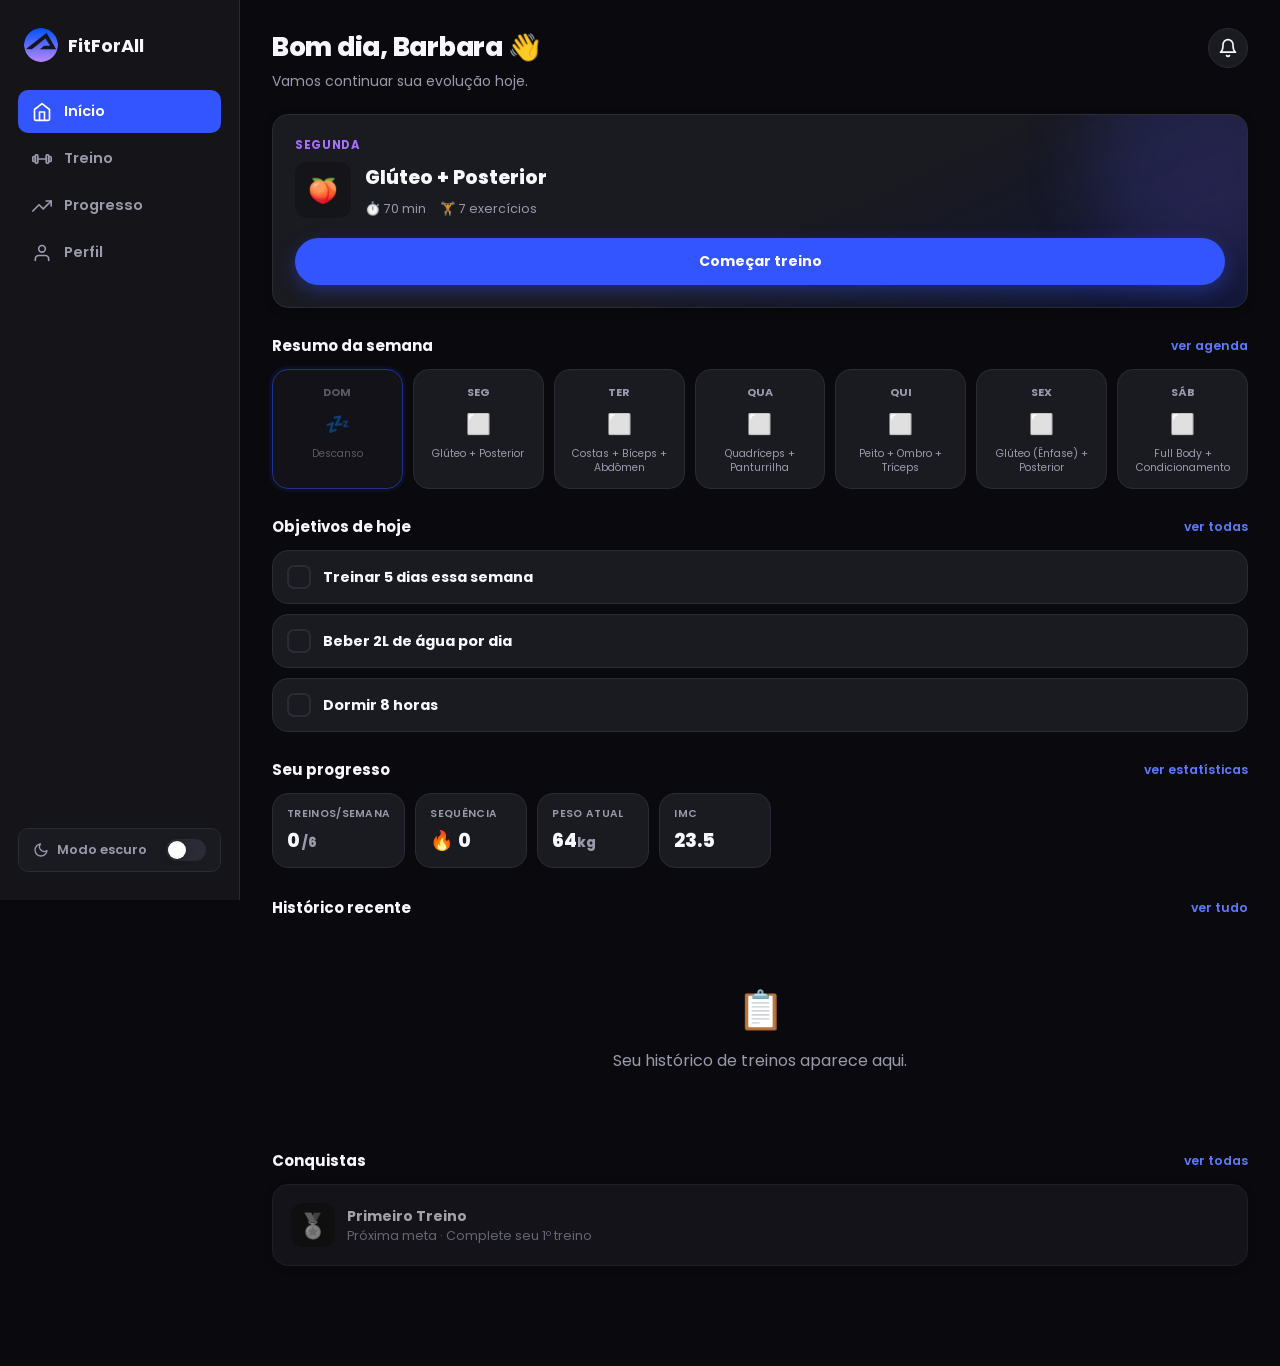
==== FitForAll.html @ 1f2cafe7 "Enhance agenda layout and add month abbreviations" ====
<!DOCTYPE html>
<html lang="pt-BR">
<head>
<meta charset="UTF-8">
<meta name="viewport" content="width=device-width, initial-scale=1.0, viewport-fit=cover">
<title>FitForAll — Treinos Personalizados</title>
<meta name="description" content="Organize seus treinos, acompanhe seu progresso e siga seu cronograma semanal.">
<link rel="manifest" href="manifest.json">
<meta name="theme-color" content="#0A0A0E">
<meta name="mobile-web-app-capable" content="yes">
<meta name="apple-mobile-web-app-capable" content="yes">
<meta name="apple-mobile-web-app-status-bar-style" content="black-translucent">
<meta name="apple-mobile-web-app-title" content="FitForAll">
<link rel="apple-touch-icon" href="icons/apple-touch-icon.png">
<link rel="icon" href="favicon.ico" sizes="any">
<link rel="icon" href="icons/icon-192.png" type="image/png">
<link rel="preconnect" href="https://fonts.googleapis.com">
<link rel="preconnect" href="https://fonts.gstatic.com" crossorigin>
<link rel="stylesheet" href="https://fonts.googleapis.com/css2?family=Poppins:wght@400;500;600;700;800&display=swap" media="print" onload="this.media='all'">
<noscript><link rel="stylesheet" href="https://fonts.googleapis.com/css2?family=Poppins:wght@400;500;600;700;800&display=swap"></noscript>
<style>
/* ==========================================================================
   FitTrack — Design Tokens
   ========================================================================== */
:root{
  --black:#0D0D12;
  --white:#FFFFFF;
  --gray:#F7F7FC;
  --blue:#3355FF;
  --purple:#A66FFC;
  --green:#22C55E;
  --red:#EF4444;

  --bg:#0A0A0E;
  --bg-elevated:#141419;
  --bg-card:#1A1A21;
  --bg-card-hover:#212129;
  --border:#2B2B35;
  --text:#F7F7FC;
  --text-dim:#9A9AAC;
  --text-faint:#848499;
  --accent:var(--blue);
  --accent-2:var(--purple);
  --accent-gradient:linear-gradient(135deg,var(--blue),var(--purple));
  --accent-text:#5C79FF;
  --danger:var(--red);

  --radius-sm:10px;
  --radius:16px;
  --radius-lg:24px;
  --radius-pill:999px;

  --shadow-sm:0 2px 8px rgba(0,0,0,.25);
  --shadow:0 8px 24px rgba(0,0,0,.35);
  --shadow-lg:0 16px 48px rgba(0,0,0,.45);

  --ease:cubic-bezier(.22,1,.36,1);
  --font-display:'Poppins',system-ui,sans-serif;
  --font-body:'Poppins',system-ui,sans-serif;
}

body.light{
  --bg:#F7F7FC;
  --bg-elevated:#FFFFFF;
  --bg-card:#FFFFFF;
  --bg-card-hover:#EFEFF7;
  --border:#E3E3EF;
  --text:#1D1D1F;
  --text-dim:#6B6B78;
  --text-faint:#757582;
  --accent-text:var(--blue);
  --shadow-sm:0 2px 8px rgba(29,29,31,.06);
  --shadow:0 8px 24px rgba(29,29,31,.08);
  --shadow-lg:0 16px 48px rgba(29,29,31,.12);
}

*,*::before,*::after{box-sizing:border-box;margin:0;padding:0;}
html{-webkit-tap-highlight-color:transparent;}
body{
  font-family:var(--font-body);
  background:var(--bg);
  color:var(--text);
  min-height:100vh;
  transition:background .4s var(--ease),color .4s var(--ease);
  overflow-x:hidden;
}
h1,h2,h3,h4{font-family:var(--font-display);letter-spacing:-.01em;}
button{font-family:inherit;cursor:pointer;border:none;background:none;color:inherit;}
input,select,textarea{font-family:inherit;color:inherit;}
a{color:inherit;text-decoration:none;}
::selection{background:var(--accent);color:#fff;}

/* Scrollbar */
::-webkit-scrollbar{width:8px;height:8px;}
::-webkit-scrollbar-thumb{background:var(--border);border-radius:99px;}
::-webkit-scrollbar-track{background:transparent;}

/* Reduced motion */
@media (prefers-reduced-motion: reduce){
  *{animation-duration:.001ms !important;transition-duration:.001ms !important;}
}

/* ==========================================================================
   Layout shell
   ========================================================================== */
#app{
  display:flex;
  min-height:100vh;
}

.sidebar{
  width:240px;
  flex-shrink:0;
  background:var(--bg-elevated);
  border-right:1px solid var(--border);
  padding:28px 18px;
  display:flex;
  flex-direction:column;
  gap:28px;
  position:sticky;
  top:0;
  height:100vh;
}
.brand{
  display:flex;
  align-items:center;
  gap:10px;
  padding:0 6px;
}
.brand-mark{
  width:34px;height:34px;border-radius:50%;
  object-fit:contain;flex-shrink:0;
}
.brand-name{font-family:var(--font-display);font-weight:700;font-size:18px;}

.nav{display:flex;flex-direction:column;gap:4px;}
.nav-item{
  display:flex;align-items:center;gap:12px;
  padding:11px 14px;border-radius:var(--radius-sm);
  color:var(--text-dim);font-weight:600;font-size:14.5px;
  transition:background .25s var(--ease),color .25s var(--ease),transform .15s var(--ease);
}
.nav-item .ico{width:20px;height:20px;display:flex;align-items:center;justify-content:center;flex-shrink:0;}
.nav-item:hover{background:var(--bg-card-hover);color:var(--text);}
.nav-item.active{background:var(--accent);color:#fff;}
.nav-item:active{transform:scale(.97);}

.sidebar-footer{margin-top:auto;display:flex;flex-direction:column;gap:10px;}
.theme-toggle{
  display:flex;align-items:center;justify-content:space-between;
  padding:10px 14px;border-radius:var(--radius-sm);background:var(--bg-card);
  border:1px solid var(--border);font-size:13px;color:var(--text-dim);font-weight:600;
}
.switch{
  width:40px;height:22px;border-radius:99px;background:var(--border);position:relative;transition:background .3s var(--ease);
}
.switch::after{
  content:'';position:absolute;top:2px;left:2px;width:18px;height:18px;border-radius:50%;
  background:#fff;transition:transform .3s var(--ease);box-shadow:var(--shadow-sm);
}
body.light .switch{background:var(--accent);}
body.light .switch::after{transform:translateX(18px);}

main.view-wrap{
  flex:1;
  min-width:0;
  padding:28px 32px 100px;
  max-width:1180px;
}

/* Mobile bottom nav */
.mobile-nav{
  display:none;
  position:fixed;bottom:0;left:0;right:0;
  background:var(--bg-elevated);
  border-top:1px solid var(--border);
  padding:8px 8px calc(8px + env(safe-area-inset-bottom));
  z-index:60;
  justify-content:space-around;
}
.mobile-nav .nav-item{
  flex:0 0 auto;min-width:60px;flex-direction:column;gap:4px;font-size:10.5px;
  padding:7px 8px;text-align:center;white-space:nowrap;border-radius:12px;
}
.mobile-nav .nav-item .lbl{white-space:nowrap;}
.mobile-nav .nav-item .ico{width:22px;height:22px;}
.mobile-nav .nav-item.active{background:var(--accent);}

@media (max-width: 880px){
  .sidebar{display:none;}
  .mobile-nav{display:flex;}
  main.view-wrap{padding:18px 16px 90px;max-width:100%;}
}

/* ==========================================================================
   Header / greeting
   ========================================================================== */
.view-header{
  display:flex;justify-content:space-between;align-items:flex-start;
  margin-bottom:22px;flex-wrap:wrap;gap:12px;
}
.greeting h1{font-size:26px;font-weight:800;}
.greeting p{color:var(--text-dim);font-size:14px;margin-top:4px;}
.header-actions{display:flex;gap:10px;align-items:center;}
.icon-btn{
  width:40px;height:40px;border-radius:50%;background:var(--bg-card);
  border:1px solid var(--border);display:flex;align-items:center;justify-content:center;
  font-size:17px;transition:transform .15s var(--ease),background .2s;
  position:relative;
}
.icon-btn:hover{background:var(--bg-card-hover);}
.icon-btn:active{transform:scale(.92);}
.badge-dot{
  position:absolute;top:6px;right:6px;width:8px;height:8px;border-radius:50%;
  background:var(--red);border:2px solid var(--bg-elevated);
}

/* ==========================================================================
   Cards & grid
   ========================================================================== */
.grid{display:grid;gap:16px;}
.grid-2{grid-template-columns:repeat(2,1fr);}
.grid-3{grid-template-columns:repeat(3,1fr);}
.grid-4{grid-template-columns:repeat(4,1fr);}
@media (max-width: 720px){
  .grid-2,.grid-3,.grid-4{grid-template-columns:repeat(2,1fr);}
}
@media (max-width: 460px){
  .grid-3,.grid-4{grid-template-columns:repeat(2,1fr);}
}

.card{
  background:var(--bg-card);
  border:1px solid var(--border);
  border-radius:var(--radius);
  padding:18px;
  box-shadow:var(--shadow-sm);
  transition:transform .25s var(--ease),box-shadow .25s var(--ease),background .3s var(--ease),border-color .3s;
}
.card.interactive:hover{transform:translateY(-3px);box-shadow:var(--shadow);border-color:var(--accent);}
.card.interactive:active{transform:translateY(-1px) scale(.99);}

.stat-card{display:flex;flex-direction:column;gap:6px;}
.stat-card .stat-label{font-size:12.5px;color:var(--text-dim);font-weight:600;text-transform:uppercase;letter-spacing:.03em;}
.stat-card .stat-value{font-family:var(--font-display);font-size:26px;font-weight:800;}
.stat-card .stat-sub{font-size:12px;color:var(--text-faint);}

/* Hero card — dominant "what should I do now" CTA on the Home screen */
.hero-card{
  position:relative;overflow:hidden;padding:22px;
  background:linear-gradient(155deg, var(--bg-card) 0%, var(--bg-card) 55%, rgba(51,85,255,.16) 100%);
}
.hero-card::before{
  content:'';position:absolute;top:-60px;right:-60px;width:220px;height:220px;border-radius:50%;
  background:var(--accent-gradient);opacity:.16;filter:blur(36px);pointer-events:none;
}
.hero-eyebrow{
  font-size:11.5px;font-weight:700;color:var(--purple);text-transform:uppercase;
  letter-spacing:.06em;margin-bottom:8px;
}
.hero-meta{display:flex;gap:14px;flex-wrap:wrap;margin-top:8px;font-size:12.5px;color:var(--text-dim);}
.hero-meta span{display:inline-flex;align-items:center;gap:5px;}
.hero-cta{width:100%;padding:17px 24px;font-size:15.5px;margin-top:20px;position:relative;}

/* Condensed progress strip — secondary to the hero CTA */
.progress-strip{display:flex;gap:10px;overflow-x:auto;padding-bottom:2px;-webkit-overflow-scrolling:touch;scrollbar-width:none;}
.progress-strip::-webkit-scrollbar{display:none;}
.progress-chip{
  flex:0 0 auto;min-width:112px;background:var(--bg-card);border:1px solid var(--border);
  border-radius:var(--radius);padding:12px 14px;display:flex;flex-direction:column;gap:4px;
}
.progress-chip .stat-label{font-size:10.5px;color:var(--text-dim);font-weight:600;text-transform:uppercase;letter-spacing:.03em;}
.progress-chip .stat-value{font-family:var(--font-display);font-size:19px;font-weight:800;}

/* Compact preview rows (recent history / latest achievement) */
.mini-preview-row{display:flex;align-items:center;gap:12px;}

.section-title{
  font-size:15px;font-weight:700;margin:26px 0 12px;
  display:flex;align-items:center;justify-content:space-between;
}
.section-title .link{font-size:12.5px;color:var(--accent-text);font-weight:600;}

/* Progress bars */
.progress-track{
  width:100%;height:9px;border-radius:99px;background:var(--border);overflow:hidden;
}
.progress-fill{
  height:100%;border-radius:99px;
  background:linear-gradient(90deg,var(--blue),var(--purple));
  width:0%;
  transition:width 1s var(--ease);
}
.progress-fill.thin{background:var(--accent);}

.insight-card{
  font-size:13.5px;font-weight:600;padding:14px 16px;margin-bottom:10px;
  border-left:3px solid var(--border);
}
.insight-card.insight-success{border-left-color:var(--purple);background:rgba(166,111,252,.08);}
.mission-card{
  display:flex;align-items:center;gap:14px;padding:14px 16px;
}

.ring{position:relative;width:78px;height:78px;flex-shrink:0;}
.ring svg{transform:rotate(-90deg);}
.ring circle{fill:none;stroke-width:8;}
.ring .bg{stroke:var(--border);}
.ring .fg{stroke:var(--accent-2);stroke-linecap:round;transition:stroke-dashoffset 1.2s var(--ease);}
.ring-label{
  position:absolute;inset:0;display:flex;align-items:center;justify-content:center;
  font-weight:800;font-size:15px;font-family:var(--font-display);
}

/* Streak flame */
.streak-badge{
  display:flex;align-items:center;gap:8px;font-family:var(--font-display);font-weight:800;font-size:24px;
}

/* Buttons */
.btn{
  display:inline-flex;align-items:center;justify-content:center;gap:8px;
  padding:13px 20px;border-radius:var(--radius-pill);font-weight:700;font-size:14px;
  transition:transform .15s var(--ease),box-shadow .25s var(--ease),background .2s,opacity .2s;
}
.btn-primary{background:var(--accent);color:#fff;box-shadow:0 6px 18px rgba(51,85,255,.35);}
.btn-primary:hover{box-shadow:0 8px 24px rgba(51,85,255,.5);transform:translateY(-1px);}
.btn-primary:active{transform:translateY(0) scale(.97);}
.btn-success{background:var(--green);color:#fff;box-shadow:0 6px 18px rgba(34,197,94,.35);}
.btn-success:active{transform:scale(.97);}
.btn-danger{background:var(--red);color:#fff;}
.btn-ghost{background:var(--bg-card);border:1px solid var(--border);color:var(--text);}
.btn-ghost:hover{background:var(--bg-card-hover);}
.btn-block{width:100%;}
.btn-sm{padding:9px 14px;font-size:12.5px;}
.btn:disabled{opacity:.4;cursor:not-allowed;}
.btn-icon{width:44px;height:44px;padding:0;border-radius:50%;font-size:17px;}

/* Chips / filters */
.chip-row{display:flex;flex-wrap:wrap;gap:8px;}
.chip{
  padding:8px 14px;border-radius:var(--radius-pill);font-size:12.5px;font-weight:600;
  background:var(--bg-card);border:1px solid var(--border);color:var(--text-dim);
  transition:all .2s var(--ease);
}
.chip:hover{color:var(--text);border-color:var(--accent);}
.chip.active{background:var(--accent);color:#fff;border-color:var(--accent);}

/* Weekly calendar */
.week-grid{display:grid;grid-template-columns:repeat(7,1fr);gap:10px;}
@media (max-width:720px){.week-grid{grid-template-columns:repeat(4,1fr);}}
.day-card{
  border-radius:var(--radius);padding:14px 8px;text-align:center;
  background:var(--bg-card);border:1px solid var(--border);
  display:flex;flex-direction:column;align-items:center;gap:8px;
  transition:all .25s var(--ease);
}
.day-card.today{border-color:var(--accent);box-shadow:0 0 0 3px rgba(51,85,255,.15);}
.day-card.done{background:rgba(34,197,94,.08);border-color:var(--green);}
.day-card.rest{opacity:.55;}
.day-name{font-size:11px;color:var(--text-dim);font-weight:700;text-transform:uppercase;}
.day-status{font-size:20px;}
.day-workout{font-size:10.5px;color:var(--text-dim);line-height:1.3;min-height:26px;}
.day-status svg{display:inline-block;}
.day-card.done .day-status{color:var(--green);}
.day-card.rest .day-status{color:var(--text-faint);}

.agenda-week-nav{display:flex;align-items:center;justify-content:space-between;margin-bottom:16px;}
.agenda-week-label{text-align:center;display:flex;flex-direction:column;}
.agenda-week-label span:first-child{font-weight:700;font-size:15px;}
.agenda-week-sub{font-size:12px;color:var(--text-dim);}
.agenda-complete-banner{
  display:flex;align-items:center;gap:8px;justify-content:center;
  background:rgba(34,197,94,.1);color:var(--green);border:1px solid rgba(34,197,94,.3);
  border-radius:var(--radius);padding:10px 14px;font-size:13px;font-weight:700;margin-bottom:16px;
}
.list-row-muted{opacity:.6;}
.list-row-trail{flex-shrink:0;color:var(--text-dim);display:flex;align-items:center;}
.done-badge{display:flex;align-items:center;gap:5px;color:var(--green);font-weight:700;font-size:12.5px;}

/* List rows */
.list-row{
  display:flex;align-items:center;gap:14px;padding:14px;border-radius:var(--radius);
  background:var(--bg-card);border:1px solid var(--border);margin-bottom:10px;
  transition:all .2s var(--ease);
}
.list-row:hover{border-color:var(--accent);}
.list-row-icon{
  width:44px;height:44px;border-radius:12px;background:var(--bg-elevated);
  display:flex;align-items:center;justify-content:center;font-size:19px;flex-shrink:0;
}
.list-row-body{flex:1;min-width:0;}
.list-row-title{font-weight:700;font-size:14.5px;}
.list-row-sub{font-size:12.5px;color:var(--text-dim);margin-top:2px;}

/* Editor de treino: arrastar-e-soltar pra reordenar exercícios */
.drag-hint{font-size:12px;color:var(--text-faint);margin-bottom:10px;}
.drag-handle{
  flex-shrink:0;width:26px;height:44px;display:flex;align-items:center;justify-content:center;
  color:var(--text-faint);font-size:18px;cursor:grab;touch-action:none;user-select:none;
  letter-spacing:-2px;line-height:1;
}
.drag-handle:active{cursor:grabbing;}
.draggable-row.dragging{
  opacity:.9;box-shadow:var(--shadow-lg);border-color:var(--accent);
  position:relative;z-index:20;
}
.add-exercise-row:hover{border-color:var(--accent);background:var(--bg-card-hover);}

/* Exercise card */
.exercise-card{cursor:pointer;}
.exercise-thumb{
  width:100%;aspect-ratio:16/10;border-radius:var(--radius-sm);
  background:linear-gradient(135deg,var(--bg-elevated),var(--bg-card-hover));
  display:flex;align-items:center;justify-content:center;font-size:34px;margin-bottom:10px;
  border:1px solid var(--border);
}
.exercise-name{font-weight:700;font-size:14px;}
.exercise-meta{font-size:11.5px;color:var(--text-dim);margin-top:3px;}
.muscle-tag{
  display:inline-block;margin-top:8px;padding:3px 9px;border-radius:99px;font-size:10.5px;font-weight:700;
  background:rgba(51,85,255,.14);color:var(--accent-text);
}

/* Modal / overlay */
.overlay{
  position:fixed;inset:0;background:rgba(0,0,0,.6);backdrop-filter:blur(4px);
  display:flex;align-items:flex-end;justify-content:center;z-index:250;
  opacity:0;pointer-events:none;transition:opacity .3s var(--ease);
}
.overlay.open{opacity:1;pointer-events:auto;}
@media (min-width:720px){.overlay{align-items:center;}}
.modal{
  background:var(--bg-elevated);border-radius:22px 22px 0 0;
  width:100%;max-width:560px;max-height:88vh;overflow-y:auto;
  padding:22px;transform:translateY(40px);transition:transform .35s var(--ease);
  border:1px solid var(--border);
}
@media (min-width:720px){.modal{border-radius:22px;transform:translateY(20px) scale(.97);}}
.overlay.open .modal{transform:translateY(0) scale(1);}
.modal-handle{width:40px;height:4px;background:var(--border);border-radius:99px;margin:0 auto 16px;}
.modal-close{
  position:absolute;top:16px;right:16px;width:34px;height:34px;border-radius:50%;
  background:var(--bg-card);display:flex;align-items:center;justify-content:center;
}

/* Full-screen workout runner */
.runner{
  position:fixed;inset:0;background:var(--bg);z-index:200;
  display:flex;flex-direction:column;
  transform:translateY(100%);transition:transform .4s var(--ease);
}
.runner.open{transform:translateY(0);}
.runner-header{
  padding:18px 20px;display:flex;align-items:center;justify-content:space-between;
  border-bottom:1px solid var(--border);
}
.runner-body{flex:1;overflow-y:auto;padding:24px 20px 40px;display:flex;flex-direction:column;align-items:center;}
.runner-exercise-media{
  width:100%;max-width:340px;aspect-ratio:4/3;border-radius:var(--radius-lg);
  background:linear-gradient(135deg,var(--bg-elevated),var(--bg-card-hover));
  display:flex;align-items:center;justify-content:center;font-size:64px;margin-bottom:18px;
  border:1px solid var(--border);
}
.runner-title{font-size:22px;font-weight:800;text-align:center;}
.runner-muscle{color:var(--text-dim);font-size:13px;margin-top:4px;text-align:center;}
.set-tracker{width:100%;max-width:400px;margin-top:24px;display:flex;flex-direction:column;gap:10px;}
.set-row{
  display:flex;align-items:center;gap:10px;background:var(--bg-card);border:1px solid var(--border);
  border-radius:var(--radius-sm);padding:10px 12px;transition:all .2s var(--ease);
}
.set-row.done{border-color:var(--green);background:rgba(34,197,94,.07);}
.set-num{width:26px;height:26px;border-radius:50%;background:var(--bg-elevated);display:flex;align-items:center;justify-content:center;font-size:12px;font-weight:700;flex-shrink:0;}
.set-row input{
  width:100%;background:var(--bg-elevated);border:1px solid var(--border);border-radius:8px;
  padding:8px 10px;font-size:14px;text-align:center;
}
.set-field{flex:1;display:flex;flex-direction:column;gap:3px;}
.set-field label{font-size:9.5px;color:var(--text-faint);text-transform:uppercase;font-weight:700;text-align:center;}
.set-check{
  width:34px;height:34px;border-radius:50%;background:var(--bg-elevated);border:1px solid var(--border);
  display:flex;align-items:center;justify-content:center;flex-shrink:0;transition:all .2s var(--ease);
}
.set-row.done .set-check{background:var(--green);border-color:var(--green);color:#fff;}
.runner-footer{padding:16px 20px calc(16px + env(safe-area-inset-bottom));border-top:1px solid var(--border);}
.rest-compare{font-size:12px;color:var(--text-dim);margin-top:14px;text-align:center;}
.rest-compare b{color:var(--text);}

/* Rest timer — experiência full-screen, estilo Hevy */
.rest-overlay{
  position:fixed;inset:0;z-index:200;
  background:var(--bg);
  display:flex;align-items:center;justify-content:center;
  opacity:0;transition:opacity .3s var(--ease);
}
.rest-overlay.open{opacity:1;}
.rest-overlay-inner{width:100%;max-width:380px;padding:32px 24px;text-align:center;}
.rest-eyebrow{font-size:13px;font-weight:700;color:var(--purple);text-transform:uppercase;letter-spacing:.08em;margin-bottom:24px;}
.rest-ring{position:relative;width:220px;height:220px;margin:0 auto 28px;}
.rest-ring svg{width:100%;height:100%;transform:rotate(-90deg);}
.rest-ring circle{fill:none;stroke-width:10;}
.rest-ring-bg{stroke:var(--border);}
.rest-ring-fg{stroke:var(--blue);stroke-linecap:round;transition:stroke-dashoffset 1s linear;}
.rest-time{position:absolute;inset:0;display:flex;align-items:center;justify-content:center;font-family:var(--font-display);font-size:52px;font-weight:800;cursor:pointer;border-radius:50%;transition:background .2s;}
.rest-time:hover,.rest-time:focus-visible{background:rgba(255,255,255,.05);}
.rest-time-input{
  position:absolute;inset:24px;width:calc(100% - 48px);height:calc(100% - 48px);
  border-radius:50%;text-align:center;background:var(--bg-card);border:2px solid var(--accent);
  font-family:var(--font-display);font-size:40px;font-weight:800;color:var(--text);
  -moz-appearance:textfield;
}
.rest-time-input::-webkit-outer-spin-button,.rest-time-input::-webkit-inner-spin-button{-webkit-appearance:none;margin:0;}
.rest-edit-hint{font-size:11.5px;color:var(--text-faint);margin:-16px 0 20px;}
.rest-next{margin-bottom:28px;min-height:40px;}
.rest-next-label{font-size:12px;color:var(--text-dim);text-transform:uppercase;letter-spacing:.05em;}
.rest-next-name{font-size:18px;font-weight:800;margin-top:4px;line-height:1.3;}
.rest-actions{display:flex;flex-direction:column;gap:12px;}
.rest-adjust-row{display:flex;gap:12px;}
.rest-adjust-row .btn{flex:1;}

/* Completion celebration */
.celebrate{
  display:flex;flex-direction:column;align-items:center;text-align:center;gap:14px;padding:30px 10px;
}
.celebrate .emoji{font-size:64px;}
.celebrate h2{font-size:24px;}
.celebrate p{color:var(--text-dim);font-size:14px;}
.celebrate-stats{display:flex;gap:20px;margin:10px 0;}
.celebrate-stats div{text-align:center;}
.celebrate-stats b{display:block;font-size:20px;font-family:var(--font-display);}
.celebrate-stats span{font-size:11px;color:var(--text-dim);}
.xp-earned{
  font-family:var(--font-display);font-weight:800;font-size:18px;color:#fff;
  background:var(--accent-gradient);padding:8px 20px;border-radius:var(--radius-pill);
}
.celebrate-extra{font-size:13px;color:var(--text);font-weight:600;margin:0;}

/* Confetti */
.confetti-piece{
  position:fixed;top:-10px;width:8px;height:14px;z-index:300;pointer-events:none;
  animation:confetti-fall linear forwards;
}
@keyframes confetti-fall{
  to{transform:translateY(105vh) rotate(540deg);opacity:.3;}
}

/* Toast / notification */
.toast-wrap{position:fixed;top:16px;right:16px;z-index:400;display:flex;flex-direction:column;gap:10px;max-width:320px;}
.toast{
  background:var(--bg-elevated);border:1px solid var(--border);border-radius:var(--radius-sm);
  padding:13px 16px;box-shadow:var(--shadow);font-size:13px;display:flex;gap:10px;align-items:flex-start;
  animation:toast-in .35s var(--ease);
}
@keyframes toast-in{from{transform:translateX(30px);opacity:0;}to{transform:translateX(0);opacity:1;}}
.toast b{display:block;font-size:13px;margin-bottom:2px;}
.toast span{color:var(--text-dim);font-size:12px;}

/* Forms */
.field{display:flex;flex-direction:column;gap:6px;margin-bottom:14px;min-width:0;}
.field label{font-size:12.5px;font-weight:600;color:var(--text-dim);}
.field input,.field select,.field textarea{
  width:100%;
  background:var(--bg-card);border:1px solid var(--border);border-radius:var(--radius-sm);
  padding:12px 14px;font-size:14px;transition:border-color .2s;
}
.field input:focus,.field select:focus,.field textarea:focus{outline:none;border-color:var(--accent);}

/* ==========================================================================
   Acessibilidade — foco visível (WCAG 2.2 AA 2.4.7 / 2.4.11)
   Usa :focus-visible pra só aparecer em navegação por teclado, não em
   todo clique de mouse/touch. Aplica a TODO elemento interativo, incluindo
   divs que viraram clicáveis via role="button" (ver makeInteractiveElementsAccessible
   em app.js).
   ========================================================================== */
button:focus-visible,
a:focus-visible,
input:focus-visible,
select:focus-visible,
textarea:focus-visible,
[tabindex]:focus-visible,
[role="button"]:focus-visible{
  outline:2px solid var(--blue);
  outline-offset:2px;
  border-radius:4px;
}
.field input:focus-visible,.field select:focus-visible,.field textarea:focus-visible{
  outline:2px solid var(--blue);
  outline-offset:1px;
  border-color:var(--accent);
}
/* Em elementos já redondos (ícones, chips), o offset padrão corta o anel — ajusta */
.icon-btn:focus-visible,.chip:focus-visible{outline-offset:3px;}
.nav-item:focus-visible{outline-offset:-2px;}

.field-row{display:grid;grid-template-columns:minmax(0,1fr) minmax(0,1fr);gap:12px;}

/* Tabs */
.tabs{display:flex;gap:6px;border-bottom:1px solid var(--border);margin-bottom:18px;overflow-x:auto;}
.tab-btn{
  padding:10px 14px;font-size:13px;font-weight:700;color:var(--text-dim);white-space:nowrap;
  border-bottom:2px solid transparent;transition:all .2s;
}
.tab-btn.active{color:var(--text);border-color:var(--accent);}

/* Goals */
.goal-row{display:flex;align-items:center;gap:12px;}
.goal-check{
  width:24px;height:24px;border-radius:7px;border:2px solid var(--border);flex-shrink:0;
  display:flex;align-items:center;justify-content:center;font-size:13px;transition:all .2s var(--ease);
}
.goal-row.done .goal-check{background:var(--green);border-color:var(--green);color:#fff;}
.goal-row.done .list-row-title{text-decoration:line-through;color:var(--text-dim);}

/* Achievement */
.ach-card{text-align:center;padding:18px 10px;}
.ach-emoji{font-size:32px;display:block;margin-bottom:8px;filter:grayscale(1);opacity:.35;transition:all .3s var(--ease);}
.ach-card.unlocked .ach-emoji{filter:none;opacity:1;}
.ach-card.unlocked{border-color:var(--accent);}
.ach-name{font-size:12.5px;font-weight:700;}
.ach-desc{font-size:10.5px;color:var(--text-dim);margin-top:3px;}

/* Empty state */
.empty-state{text-align:center;padding:50px 20px;color:var(--text-dim);}
.empty-state .emoji{font-size:38px;display:block;margin-bottom:10px;}

/* Simple bar chart */
.bar-chart{display:flex;align-items:flex-end;gap:8px;height:140px;padding-top:10px;}
.bar-chart .bar-col{flex:1;display:flex;flex-direction:column;align-items:center;justify-content:flex-end;height:100%;gap:6px;}
.bar-chart .bar{
  width:100%;max-width:26px;border-radius:6px 6px 2px 2px;background:linear-gradient(180deg,var(--blue),var(--purple));
  transition:height 1s var(--ease);min-height:3px;
}
.bar-chart .bar-label{font-size:10px;color:var(--text-dim);font-weight:600;}

/* Line sparkline */
.line-chart-wrap{width:100%;overflow-x:auto;}

/* Fade / slide in */
.view-enter{animation:view-in .4s var(--ease);}
@keyframes view-in{from{opacity:0;transform:translateY(10px);}to{opacity:1;transform:translateY(0);}}

.mood-row{display:flex;gap:10px;justify-content:center;flex-wrap:wrap;}
.mood-opt{
  display:flex;flex-direction:column;align-items:center;gap:6px;padding:14px 10px;border-radius:var(--radius);
  background:var(--bg-card);border:2px solid var(--border);flex:1;min-width:70px;transition:all .2s var(--ease);
}
.mood-opt .em{font-size:26px;}
.mood-opt span{font-size:10.5px;font-weight:700;color:var(--text-dim);}
.mood-opt.selected{border-color:var(--accent);background:rgba(51,85,255,.08);}

.skeleton{
  background:linear-gradient(90deg,var(--bg-card) 25%,var(--bg-card-hover) 50%,var(--bg-card) 75%);
  background-size:200% 100%;animation:shimmer 1.4s infinite;border-radius:var(--radius-sm);
}
@keyframes shimmer{from{background-position:200% 0;}to{background-position:-200% 0;}}

.loader-screen{
  position:fixed;inset:0;background:var(--bg);z-index:999;display:flex;flex-direction:column;
  align-items:center;justify-content:center;gap:16px;transition:opacity .5s var(--ease);
}
.loader-ring{
  width:44px;height:44px;border-radius:50%;border:4px solid var(--border);border-top-color:var(--accent);
  animation:spin 0.8s linear infinite;
}
@keyframes spin{to{transform:rotate(360deg);}}
.loader-screen p{color:var(--text-dim);font-size:13px;font-weight:600;}

hr.sep{border:none;border-top:1px solid var(--border);margin:20px 0;}

</style>
</head>
<body>

<div class="loader-screen" id="loader">
  <div class="loader-ring"></div>
  <p>Carregando seu treino...</p>
</div>

<div id="app"></div>

<script>
/* ==========================================================================
   FitForAll — Configuração central
   ==========================================================================
   Responsabilidade: reunir num único lugar tudo que antes ficava espalhado
   e "hardcoded" pelo código (nome/versão do app, ambiente, flags de debug,
   endereço de API). Nenhum outro arquivo deve mais cravar esses valores
   direto no meio do código — sempre referenciar CONFIG.*.

   Hoje nada aqui conecta em lugar nenhum (API_URL é null, FEATURES estão
   todas desligadas). É só a base pronta pra quando isso passar a existir.
   ========================================================================== */
const CONFIG = {
  APP_NAME: 'FitForAll',
  VERSION: '1.0.0',
  ENV: 'production',        // 'development' | 'production'
  DEBUG: false,              // true liga os logs de [FitForAll] no console (ver utils.js -> log())

  API_URL: null,              // ainda não existe backend — fica null até existir
  STORAGE_KEY: 'fittrack_state_v1', // chave do localStorage (mantida como estava, mudar apagaria dados salvos de quem já usa o app)

  FEATURES: {
    CLOUD_SYNC: false,        // sync.js já está pronto, mas fica desligado até existir backend
    AUTH: false,               // auth.js já está pronto, mas fica desligado até existir backend
  },
};

</script>
<script>
/* ==========================================================================
   FitForAll — Funções utilitárias (puras, sem dependência de estado/tela)
   ==========================================================================
   Responsabilidade: funções pequenas e genéricas, usadas em vários pontos
   do app, que não sabem nada sobre `state`, telas ou localStorage — só
   recebem entrada e devolvem saída. Movidas pra cá de dentro do app.js e
   do storage.js pra organizar o projeto em módulos, sem mudar o que elas
   fazem.
   ========================================================================== */

function log(...args){
  if(typeof CONFIG!=='undefined' && CONFIG.DEBUG) console.log('[FitForAll]', ...args);
}

function escapeHtml(str){
  return String(str).replace(/[&<>"']/g, c=>({'&':'&amp;','<':'&lt;','>':'&gt;','"':'&quot;',"'":'&#39;'}[c]));
}

function capitalize(s){ return s ? s.charAt(0).toUpperCase()+s.slice(1) : s; }

function cryptoId(){
  return 'id_' + Math.random().toString(36).slice(2,10) + Date.now().toString(36);
}

function todayKey(d){
  const date = d || new Date();
  return date.getFullYear()+'-'+String(date.getMonth()+1).padStart(2,'0')+'-'+String(date.getDate()).padStart(2,'0');
}

function fmtDate(key){
  const [y,m,d] = key.split('-');
  return `${d}/${m}/${y}`;
}

function startOfWeek(d){
  const date = new Date(d);
  const day = date.getDay();
  date.setDate(date.getDate()-day);
  date.setHours(0,0,0,0);
  return date;
}

</script>
<script>
/* ==========================================================================
   FitForAll — Persistência (LocalStorage)
   ========================================================================== */

const STORAGE_KEY = CONFIG.STORAGE_KEY;

function defaultState(){
  return {
    version:1,
    user:{
      name:'Barbara',
      height:165,
      weight:64,
      startWeight:68,
      goal:'hipertrofia',
      availableDays:5,
      avgWorkoutTime:50,
      theme:'dark',
    },
    weekPlan: JSON.parse(JSON.stringify(DEFAULT_WEEK_PLAN)),
    templateOverrides:{},      // { templateId: { exercises:[...] } } — treinos personalizados pelo usuário
    customTemplates:{},        // { templateId: {...} } — treinos criados do zero (ex: duplicados)
    customExercises:[],        // exercícios criados pelo usuário, no mesmo formato de EXERCISE_LIBRARY
    completedDates:{},        // { 'YYYY-MM-DD': workoutTemplateId }
    history:[],                // sessões completas
    goals:[
      {id:cryptoId(), text:'Treinar 5 dias essa semana', done:false, category:'treino'},
      {id:cryptoId(), text:'Beber 2L de água por dia', done:false, category:'saude'},
      {id:cryptoId(), text:'Dormir 8 horas', done:false, category:'saude'},
      {id:cryptoId(), text:'Fazer cardio 2x na semana', done:false, category:'treino'},
    ],
    checkins:{},                // { 'YYYY-MM-DD': moodId }
    weightLog:[],                // [{date, weight}]
    measurements:[],             // [{date, arm, waist, hips, thigh}] — medidas corporais
    unlockedAchievements:[],
    fullWeeksCompleted:0,
    xp:0,                        // pontos de experiência (gamificação)
    bestStreak:0,                // maior sequência de dias já alcançada
    missionsClaimed:{},          // { 'YYYY-MM-DD' (início da semana): [missionId,...] }
    exerciseLoads:{},            // { exerciseId: [{date, weight, reps, notes}] }
    notifications:[],
    lastSeenNotif:0,
  };
}



function loadState(){
  try{
    const raw = localStorage.getItem(STORAGE_KEY);
    if(!raw) return defaultState();
    const parsed = JSON.parse(raw);
    // merge defaults for forward-compat
    return Object.assign(defaultState(), parsed, {
      user: Object.assign(defaultState().user, parsed.user||{}),
    });
  }catch(e){
    console.error('Erro ao carregar dados', e);
    return defaultState();
  }
}

function saveState(state){
  try{
    localStorage.setItem(STORAGE_KEY, JSON.stringify(state));
    return true;
  }catch(e){
    console.error('Erro ao salvar dados', e);
    return false;
  }
}


function computeStreak(completedDates){
  let streak = 0;
  let d = new Date();
  // if today not done yet, start counting from yesterday
  if(!completedDates[todayKey(d)]){
    d.setDate(d.getDate()-1);
  }
  while(true){
    const key = todayKey(d);
    const wasRestDay = getTemplate(state.weekPlan[d.getDay()])?.id === 'descanso';
    if(completedDates[key]){
      streak++;
      d.setDate(d.getDate()-1);
    } else if(wasRestDay){
      d.setDate(d.getDate()-1);
    } else {
      break;
    }
  }
  return streak;
}

</script>
<script>
/* ==========================================================================
   FitForAll — Camada de banco de dados (abstração sobre o localStorage)
   ==========================================================================
   Responsabilidade: ser o único ponto de leitura/escrita de dados do app,
   com nomes de método que descrevem a AÇÃO (saveWorkout, loadProfile...),
   não a tecnologia por trás. Hoje por baixo dos panos ainda é tudo
   `state` + `persist()` (ver storage.js) — funcional de verdade, não é
   simulação. O objetivo é que, no futuro, só esse arquivo precise mudar
   pra trocar o localStorage por um backend real (ex: Supabase); as telas
   não vão precisar saber a diferença.

   IMPORTANTE: nesta primeira etapa o resto do app (app.js) continua
   também podendo usar `state`/`persist()` direto, como sempre fez — nada
   foi migrado à força pra cá ainda, pra não arriscar quebrar telas que já
   funcionam. Este arquivo é a base pronta pra migração ser feita aos
   poucos, função por função, quando fizer sentido.
   ========================================================================== */

const DB = {
  /* ---- Treinos (sessões concluídas) -------------------------------- */
  saveWorkout(session){
    state.history.push(session);
    persist();
    return session;
  },
  deleteWorkout(sessionId){
    state.history = state.history.filter(h=>h.id!==sessionId);
    persist();
  },
  loadWorkouts(){
    return state.history;
  },

  /* ---- Perfil -------------------------------------------------------- */
  loadProfile(){
    return state.user;
  },
  saveProfile(partialUser){
    Object.assign(state.user, partialUser);
    persist();
    return state.user;
  },

  /* ---- Peso e medidas corporais --------------------------------------- */
  saveWeight(weight, date){
    state.weightLog.push({date: date || todayKey(), weight});
    state.user.weight = weight;
    persist();
  },
  loadWeightHistory(){
    return state.weightLog;
  },
  saveMeasurements(entry){
    state.measurements = state.measurements || [];
    state.measurements.push(entry);
    persist();
    return entry;
  },
  loadMeasurements(){
    return state.measurements || [];
  },

  /* ---- Treinos personalizados / exercícios ---------------------------- */
  updateExercise(templateId, exercises){
    // reaproveita a função que já existe em app.js pra não duplicar a
    // lógica de override vs. treino próprio
    persistTemplateExercises(templateId, exercises);
  },
  deleteWorkoutTemplate(templateId){
    if(!isCustomTemplate(templateId)) return false;
    delete state.customTemplates[templateId];
    Object.keys(state.weekPlan).forEach(day=>{
      if(state.weekPlan[day]===templateId) state.weekPlan[day]='descanso';
    });
    persist();
    return true;
  },

  /* ---- Estatísticas ---------------------------------------------------- */
  getStatistics(){
    return {
      streak: computeStreak(state.completedDates),
      bestStreak: state.bestStreak||0,
      totalWorkouts: state.history.length,
      xp: state.xp||0,
      level: levelFromXp(state.xp||0),
    };
  },
};

</script>
<script>
/* ==========================================================================
   FitForAll — Camada de API (preparação para um backend futuro)
   ==========================================================================
   Responsabilidade: dar ao resto do app um jeito único e já-no-formato-certo
   de falar com um servidor — mesmo não existindo nenhum servidor ainda.

   Hoje NENHUM método aqui conecta em lugar nenhum. Todos devolvem uma
   resposta simulada (mock), sempre de forma assíncrona (Promise), porque é
   assim que uma chamada de rede real vai se comportar quando isso passar a
   existir — então o código que for escrito contra API.get()/post() etc.
   já vai funcionar sem precisar ser reescrito depois, só trocando o miolo
   deste arquivo.
   ========================================================================== */

const API = {
  async get(endpoint){
    log(`[API mock] GET ${endpoint}`);
    return {ok:true, data:null, mock:true};
  },
  async post(endpoint, body){
    log(`[API mock] POST ${endpoint}`, body);
    return {ok:true, data:body||null, mock:true};
  },
  async put(endpoint, body){
    log(`[API mock] PUT ${endpoint}`, body);
    return {ok:true, data:body||null, mock:true};
  },
  async delete(endpoint){
    log(`[API mock] DELETE ${endpoint}`);
    return {ok:true, data:null, mock:true};
  },
};

</script>
<script>
/* ==========================================================================
   FitForAll — Camada de autenticação (arquitetura pronta, login ainda não)
   ==========================================================================
   Responsabilidade: definir o "contrato" (nomes de método, formato de
   retorno) que um sistema de login de verdade vai seguir no futuro — sem
   implementar login nenhum agora. O app hoje não tem conceito de conta:
   cada pessoa usa seu próprio navegador/celular, e os dados ficam só ali.

   isLogged() devolve `true` de propósito: como não existe sessão real
   ainda, o app trata "estar usando no aparelho" como equivalente a estar
   "logado" localmente. Isso muda quando existir backend de verdade.
   ========================================================================== */

const AUTH = {
  async login(email, password){
    log('[Auth mock] login()', email);
    return {ok:true, user:{id:'local-user', name: state.user.name, email: email||null}, mock:true};
  },
  async register(email, password, name){
    log('[Auth mock] register()', email);
    return {ok:true, user:{id:'local-user', name: name||state.user.name, email: email||null}, mock:true};
  },
  async logout(){
    log('[Auth mock] logout()');
    return {ok:true, mock:true};
  },
  isLogged(){
    return true; // sem conceito de sessão real ainda — ver comentário acima
  },
  async refreshSession(){
    log('[Auth mock] refreshSession()');
    return {ok:true, mock:true};
  },
};

</script>
<script>
/* ==========================================================================
   FitForAll — Camada de sincronização (preparação para nuvem futura)
   ==========================================================================
   Responsabilidade: definir onde, no futuro, vai morar a lógica de mandar
   os dados do aparelho pra um servidor (e trazer de volta). Hoje o app é
   100% offline — tudo fica só no localStorage do navegador — então todo
   método aqui é um "no-op" (não faz nada de verdade), só devolve uma
   resposta simulada dizendo que não sincronizou.

   Quando existir backend, essas funções passam a chamar API.* de verdade;
   nada no resto do app precisa mudar, já que a "forma" da resposta é
   a mesma desde já.
   ========================================================================== */

const SYNC = {
  async syncProfile(){
    log('[Sync mock] syncProfile — app ainda é 100% offline');
    return {ok:true, synced:false, mock:true};
  },
  async syncWorkouts(){
    log('[Sync mock] syncWorkouts');
    return {ok:true, synced:false, mock:true};
  },
  async syncStatistics(){
    log('[Sync mock] syncStatistics');
    return {ok:true, synced:false, mock:true};
  },
  async syncMeasurements(){
    log('[Sync mock] syncMeasurements');
    return {ok:true, synced:false, mock:true};
  },
};

</script>
<script>
/* ==========================================================================
   FitForAll — Dados semente (biblioteca de exercícios, treinos, conquistas)
   ========================================================================== */

const MUSCLE_ICONS = {
  peito:'💪', costas:'🏋️', pernas:'🦵', gluteos:'🍑', ombros:'🤸',
  biceps:'💪', triceps:'💪', abdomen:'🔥', cardio:'🏃'
};

const EXERCISE_LIBRARY = [
  {id:'ex_supino', name:'Supino Reto', muscle:'peito', desc:'Exercício composto para desenvolvimento do peitoral maior, usando barra ou halteres deitado no banco.',
    execution:'Deite no banco, pés firmes no chão, desça a barra até tocar levemente o peito e empurre de volta explosivamente, sem travar os cotovelos.',
    mistakes:'Arquear demais a lombar, descer a barra rápido demais e usar amplitude incompleta.'},
  {id:'ex_supino_halteres', name:'Supino com Halteres', muscle:'peito', desc:'Variação do supino com halteres, permite maior amplitude e ativação estabilizadora.',
    execution:'Deitado no banco, desça os halteres ao lado do peito controlando o movimento e empurre para cima sem travar os cotovelos.',
    mistakes:'Deixar os halteres se chocarem no topo e perder o alinhamento dos punhos.'},
  {id:'ex_supino_maquina', name:'Supino Máquina', muscle:'peito', desc:'Exercício guiado para peitoral com menor exigência de estabilização.',
    execution:'Ajuste o banco na altura correta, empurre os manípulos à frente sem travar os cotovelos e retorne controlado.',
    mistakes:'Ajustar o banco na altura errada, sobrecarregando o ombro.'},
  {id:'ex_supino_inclinado', name:'Supino Inclinado', muscle:'peito', desc:'Trabalha a porção superior do peitoral com o banco inclinado entre 30-45°.',
    execution:'Ajuste o banco a 30-45°, controle a descida até a linha da clavícula e empurre para cima.',
    mistakes:'Inclinar demais o banco (vira ombro) e usar carga excessiva perdendo a técnica.'},
  {id:'ex_crucifixo', name:'Crucifixo', muscle:'peito', desc:'Isolamento do peitoral com halteres, foco no alongamento e contração.',
    execution:'Braços levemente flexionados, abra os halteres em arco até sentir alongamento e retorne contraindo o peito.',
    mistakes:'Flexionar totalmente o cotovelo (vira supino) e descer além do conforto do ombro.'},
  {id:'ex_crucifixo_maquina', name:'Crucifixo Máquina (Peck Deck)', muscle:'peito', desc:'Isolamento do peitoral em máquina, ótimo para controlar a amplitude com segurança.',
    execution:'Sentado, junte os apoios à frente do peito contraindo o peitoral e retorne controlado até o alongamento.',
    mistakes:'Usar impulso do tronco para frente e amplitude excessiva forçando o ombro.'},
  {id:'ex_puxada', name:'Puxada Frontal', muscle:'costas', desc:'Exercício de puxada vertical para desenvolvimento do latíssimo do dorso.',
    execution:'Puxe a barra em direção à parte superior do peito, contraindo as escápulas, e controle a subida.',
    mistakes:'Usar impulso do corpo e puxar atrás da nuca, o que sobrecarrega o ombro.'},
  {id:'ex_remada', name:'Remada Curvada', muscle:'costas', desc:'Trabalha espessura das costas com barra ou halteres em posição inclinada.',
    execution:'Tronco inclinado a 45°, puxe o peso em direção ao abdômen mantendo a coluna neutra.',
    mistakes:'Arredondar as costas e usar balanço excessivo do tronco.'},
  {id:'ex_remada_baixa', name:'Remada Baixa', muscle:'costas', desc:'Exercício de puxada horizontal em polia baixa para espessura das costas.',
    execution:'Sentado, puxe o cabo até o abdômen mantendo o tronco ereto e escápulas retraídas.',
    mistakes:'Balançar o tronco para trás e encolher os ombros durante o movimento.'},
  {id:'ex_remada_unilateral', name:'Remada Unilateral', muscle:'costas', desc:'Exercício com halter apoiado no banco, permite foco individual em cada lado das costas.',
    execution:'Apoie joelho e mão no banco, puxe o halter em direção ao quadril mantendo o cotovelo próximo ao corpo.',
    mistakes:'Girar o tronco para ajudar o movimento em vez de usar as costas.'},
  {id:'ex_pullover_cabo', name:'Pullover no Cabo', muscle:'costas', desc:'Exercício de isolamento para o latíssimo do dorso usando a polia alta.',
    execution:'Com os braços quase estendidos, puxe o cabo em arco até a altura das coxas contraindo as costas.',
    mistakes:'Flexionar demais os cotovelos, transformando o movimento em exercício de tríceps.'},
  {id:'ex_agachamento', name:'Agachamento Livre', muscle:'pernas', desc:'Exercício fundamental para quadríceps, glúteos e posteriores.',
    execution:'Pés na largura dos ombros, desça controlando o quadril para trás até coxas paralelas ao chão e suba.',
    mistakes:'Joelhos colapsando para dentro e perder a curvatura natural da lombar.'},
  {id:'ex_agachamento_smith', name:'Agachamento no Smith', muscle:'pernas', desc:'Agachamento guiado pela máquina Smith, com maior estabilidade e segurança de carga.',
    execution:'Posicione a barra sobre os trapézios, desça controlado até 90° de joelho e suba sem travar.',
    mistakes:'Posicionar os pés muito próximos da barra, sobrecarregando os joelhos.'},
  {id:'ex_agachamento_sumo', name:'Agachamento Sumô', muscle:'gluteos', desc:'Variação com pernas afastadas e pés rotacionados, prioriza glúteos e adutores.',
    execution:'Pés bem afastados e rotacionados para fora, desça mantendo os joelhos alinhados com os pés e suba contraindo o glúteo.',
    mistakes:'Deixar o tronco inclinar demais para frente e joelhos ultrapassarem a linha dos pés.'},
  {id:'ex_agachamento_bulgaro', name:'Agachamento Búlgaro', muscle:'gluteos', desc:'Exercício unilateral com o pé de trás apoiado, forte estímulo de glúteo e quadríceps.',
    execution:'Apoie o peito do pé de trás em um banco, desça o joelho da frente controlado e suba contraindo o glúteo.',
    mistakes:'Dar um passo curto demais, sobrecarregando o joelho da frente.'},
  {id:'ex_leg_press', name:'Leg Press', muscle:'pernas', desc:'Exercício guiado para quadríceps e glúteos com menor exigência de estabilização.',
    execution:'Posicione os pés na plataforma, desça controlado até 90° de flexão de joelho e empurre sem travar.',
    mistakes:'Descer demais tirando o quadril do encosto e travar os joelhos no topo.'},
  {id:'ex_cadeira_extensora', name:'Cadeira Extensora', muscle:'pernas', desc:'Isolamento do quadríceps na máquina extensora.',
    execution:'Sentado, estenda os joelhos contraindo o quadríceps no topo e desça controlado sem soltar o peso.',
    mistakes:'Usar impulso e soltar a carga rapidamente na descida.'},
  {id:'ex_stiff', name:'Stiff', muscle:'pernas', desc:'Exercício de cadeia posterior para posteriores de coxa e glúteos, feito com barra ou halteres.',
    execution:'Pernas levemente flexionadas, desça o peso próximo às pernas mantendo a coluna reta até sentir alongamento.',
    mistakes:'Curvar as costas e afastar demais o peso do corpo.'},
  {id:'ex_levantamento_romeno', name:'Levantamento Terra Romeno (RDL)', muscle:'pernas', desc:'Variação do stiff com maior amplitude no quadril, foco em posteriores e glúteos.',
    execution:'Empurre o quadril para trás mantendo a barra próxima às pernas, desça até sentir alongamento no posterior e retorne contraindo o glúteo.',
    mistakes:'Perder a curvatura neutra da coluna e flexionar demais os joelhos.'},
  {id:'ex_mesa_flexora', name:'Mesa Flexora', muscle:'pernas', desc:'Isolamento dos posteriores de coxa deitado na máquina flexora.',
    execution:'Deitado de bruços, flexione os joelhos trazendo o rolo em direção ao glúteo e desça controlado.',
    mistakes:'Elevar o quadril da mesa durante o movimento para compensar a carga.'},
  {id:'ex_cadeira_flexora', name:'Cadeira Flexora', muscle:'pernas', desc:'Isolamento dos posteriores de coxa sentado na máquina flexora.',
    execution:'Sentado, flexione os joelhos puxando o rolo para baixo e retorne controlado até a extensão.',
    mistakes:'Usar amplitude incompleta e soltar o peso rapidamente na volta.'},
  {id:'ex_afundo', name:'Afundo', muscle:'gluteos', desc:'Exercício unilateral para glúteos e quadríceps, ótimo para equilíbrio muscular.',
    execution:'De pé, dê um passo à frente e desça o joelho de trás quase tocando o chão, volte à posição inicial.',
    mistakes:'Deixar o joelho da frente ultrapassar muito a ponta do pé de forma instável.'},
  {id:'ex_afundo_andando', name:'Afundo Andando', muscle:'gluteos', desc:'Variação dinâmica do afundo, alternando as pernas a cada passo.',
    execution:'Dê um passo à frente descendo o joelho de trás, suba e continue andando alternando as pernas.',
    mistakes:'Dar passos muito curtos, perdendo a ativação do glúteo.'},
  {id:'ex_elevacao_pelvica', name:'Elevação Pélvica', muscle:'gluteos', desc:'Isolamento de glúteos com apoio nas escápulas no banco.',
    execution:'Apoie as escápulas no banco, eleve o quadril contraindo os glúteos no topo e desça controlado.',
    mistakes:'Hiperextender a lombar no topo do movimento em vez de usar os glúteos.'},
  {id:'ex_hip_thrust', name:'Hip Thrust', muscle:'gluteos', desc:'Um dos exercícios mais eficazes para hipertrofia de glúteos, feito com barra sobre o quadril.',
    execution:'Costas superiores apoiadas no banco, empurre o quadril para cima contraindo os glúteos no topo e desça controlado.',
    mistakes:'Hiperextender a lombar em vez de contrair o glúteo e posicionar a barra no lugar errado do quadril.'},
  {id:'ex_abdutora', name:'Cadeira Abdutora', muscle:'gluteos', desc:'Isolamento do glúteo médio abrindo as pernas contra a resistência da máquina.',
    execution:'Sentado, abra as pernas contra a resistência contraindo o glúteo médio e retorne controlado.',
    mistakes:'Usar impulso do tronco e amplitude muito curta.'},
  {id:'ex_kickback', name:'Glúteo no Cabo (Kickback)', muscle:'gluteos', desc:'Isolamento unilateral de glúteo levando a perna para trás contra o cabo.',
    execution:'Com o cabo preso ao tornozelo, leve a perna para trás contraindo o glúteo, sem arquear a lombar.',
    mistakes:'Usar a lombar para gerar o movimento em vez do glúteo.'},
  {id:'ex_panturrilha_pe', name:'Panturrilha em Pé', muscle:'pernas', desc:'Exercício para a panturrilha (gastrocnêmio) realizado em pé.',
    execution:'Em pé na plataforma, eleve os calcanhares o máximo possível e desça controlado até alongar.',
    mistakes:'Fazer o movimento rápido demais, sem controlar a fase excêntrica.'},
  {id:'ex_panturrilha_sentada', name:'Panturrilha Sentada', muscle:'pernas', desc:'Exercício para a panturrilha (sóleo) realizado sentado.',
    execution:'Sentado, eleve os calcanhares contraindo a panturrilha e desça controlado até o alongamento.',
    mistakes:'Usar amplitude incompleta e não pausar na contração máxima.'},
  {id:'ex_desenvolvimento', name:'Desenvolvimento com Halteres', muscle:'ombros', desc:'Exercício composto para deltoides, com foco na porção anterior e lateral.',
    execution:'Sentado ou em pé, empurre os halteres para cima até quase estender o cotovelo, sem travar.',
    mistakes:'Arquear as costas e usar impulso das pernas para levantar o peso.'},
  {id:'ex_desenvolvimento_maquina', name:'Desenvolvimento Máquina', muscle:'ombros', desc:'Exercício guiado para deltoides, com menor exigência de estabilização.',
    execution:'Sentado com as costas apoiadas, empurre os manípulos para cima sem travar os cotovelos e desça controlado.',
    mistakes:'Ajustar o assento muito baixo ou alto, sobrecarregando o ombro.'},
  {id:'ex_elevacao_lateral', name:'Elevação Lateral', muscle:'ombros', desc:'Isolamento do deltoide lateral para largura de ombros.',
    execution:'Eleve os halteres lateralmente até a altura dos ombros, cotovelos levemente flexionados.',
    mistakes:'Usar impulso do corpo e elevar acima da linha dos ombros com carga excessiva.'},
  {id:'ex_rosca_direta', name:'Rosca Direta', muscle:'biceps', desc:'Exercício clássico de isolamento do bíceps braquial.',
    execution:'Cotovelos fixos ao lado do corpo, flexione o antebraço contraindo o bíceps e desça controlado.',
    mistakes:'Balançar o tronco para ajudar o movimento e mover os cotovelos para frente.'},
  {id:'ex_rosca_alternada', name:'Rosca Alternada', muscle:'biceps', desc:'Variação unilateral que permite maior foco em cada braço.',
    execution:'Alterne a flexão de cada braço, girando o punho levemente ao subir (supinação).',
    mistakes:'Usar embalo do ombro e não controlar a fase excêntrica.'},
  {id:'ex_rosca_martelo', name:'Rosca Martelo', muscle:'biceps', desc:'Variação com pegada neutra, trabalha bíceps e antebraço.',
    execution:'Com as palmas voltadas uma para a outra, flexione os cotovelos sem girar o punho.',
    mistakes:'Balançar o tronco e usar impulso do ombro para levantar o peso.'},
  {id:'ex_triceps_corda', name:'Tríceps Corda', muscle:'triceps', desc:'Exercício de isolamento do tríceps na polia alta com corda.',
    execution:'Cotovelos fixos junto ao corpo, estenda os braços separando a corda no final do movimento.',
    mistakes:'Afastar os cotovelos do corpo e usar o peso do tronco para empurrar.'},
  {id:'ex_triceps_testa', name:'Tríceps Testa', muscle:'triceps', desc:'Exercício com barra deitado, foco na cabeça longa do tríceps.',
    execution:'Deitado, flexione os cotovelos levando a barra em direção à testa e estenda de volta.',
    mistakes:'Abrir os cotovelos durante a descida e usar amplitude excessiva na cervical.'},
  {id:'ex_triceps_frances', name:'Tríceps Francês', muscle:'triceps', desc:'Exercício com halter atrás da cabeça, foco na cabeça longa do tríceps.',
    execution:'Segure o halter com as duas mãos atrás da cabeça, estenda os cotovelos para cima e desça controlado.',
    mistakes:'Abrir demais os cotovelos e descer o peso rápido demais atrás da cabeça.'},
  {id:'ex_abdominal', name:'Abdominal Supra', muscle:'abdomen', desc:'Exercício clássico para reto abdominal.',
    execution:'Deitado, flexione o tronco em direção aos joelhos contraindo o abdômen, sem puxar o pescoço.',
    mistakes:'Puxar a cabeça com as mãos e usar impulso em vez de contração abdominal.'},
  {id:'ex_abdominal_infra', name:'Abdominal Infra', muscle:'abdomen', desc:'Exercício focado na porção inferior do reto abdominal.',
    execution:'Deitado, eleve o quadril do chão levando os joelhos em direção ao peito contraindo o abdômen inferior.',
    mistakes:'Usar embalo das pernas em vez de contração abdominal.'},
  {id:'ex_elevacao_pernas', name:'Elevação de Pernas', muscle:'abdomen', desc:'Exercício para abdômen inferior, elevando as pernas estendidas ou flexionadas.',
    execution:'Deitado ou suspenso, eleve as pernas contraindo o abdômen e desça controlado sem tocar o chão.',
    mistakes:'Usar embalo e arquear a lombar durante a descida.'},
  {id:'ex_prancha', name:'Prancha Isométrica', muscle:'abdomen', desc:'Exercício isométrico para estabilidade do core.',
    execution:'Apoie antebraços e pontas dos pés, mantenha o corpo alinhado contraindo abdômen e glúteos.',
    mistakes:'Deixar o quadril cair ou subir demais, perdendo o alinhamento corporal.'},
  {id:'ex_prancha_lateral', name:'Prancha Lateral', muscle:'abdomen', desc:'Exercício isométrico para os oblíquos e estabilidade lateral do core.',
    execution:'Apoie um antebraço e a lateral do pé no chão, eleve o quadril mantendo o corpo alinhado.',
    mistakes:'Deixar o quadril cair para baixo, perdendo a ativação do oblíquo.'},
  {id:'ex_esteira', name:'Corrida na Esteira', muscle:'cardio', desc:'Atividade cardiovascular contínua para condicionamento e queima calórica.',
    execution:'Mantenha ritmo constante, postura ereta e respiração controlada durante todo o percurso.',
    mistakes:'Segurar no corrimão o tempo todo e usar passadas muito longas.'},
  {id:'ex_caminhada_inclinada', name:'Caminhada Inclinada', muscle:'cardio', desc:'Caminhada na esteira com inclinação, ótima para queima calórica com baixo impacto.',
    execution:'Ajuste a inclinação, caminhe em ritmo constante mantendo a postura ereta sem se apoiar no corrimão.',
    mistakes:'Segurar no corrimão, o que reduz o gasto calórico real do exercício.'},
  {id:'ex_bike', name:'Bicicleta Ergométrica', muscle:'cardio', desc:'Exercício cardiovascular de baixo impacto para pernas e sistema cardiorrespiratório.',
    execution:'Ajuste o selim na altura do quadril, pedale em ritmo constante controlando a resistência.',
    mistakes:'Selim muito baixo (sobrecarrega joelho) e postura curvada nas costas.'},
  {id:'ex_eliptico', name:'Elíptico', muscle:'cardio', desc:'Exercício cardiovascular de baixo impacto que trabalha membros superiores e inferiores.',
    execution:'Mantenha a postura ereta, pedale em movimento fluido usando também os braços nos apoios.',
    mistakes:'Apoiar todo o peso nos braços em vez de usar as pernas para o movimento.'},
  {id:'ex_escada', name:'Escada (Stairmaster)', muscle:'cardio', desc:'Exercício cardiovascular intenso que simula subir escadas continuamente.',
    execution:'Mantenha a postura ereta e passos curtos e constantes, evitando apoiar o peso todo nos braços.',
    mistakes:'Debruçar sobre o painel, reduzindo o trabalho das pernas.'},
  {id:'ex_pular_corda', name:'Pular Corda', muscle:'cardio', desc:'Exercício cardiovascular de alta intensidade que também trabalha coordenação.',
    execution:'Salte de forma leve, usando principalmente o movimento do punho para girar a corda.',
    mistakes:'Saltar muito alto gastando energia à toa e usar o ombro para girar a corda.'},
];

function findExercise(id){
  return EXERCISE_LIBRARY.find(e=>e.id===id) ||
    (typeof state!=='undefined' && state.customExercises && state.customExercises.find(e=>e.id===id));
}

// Modelos de treino padrão (usados na agenda semanal)
// Programa com ênfase estética em glúteos e pernas: 3 estímulos de glúteo,
// 1 dia forte de quadríceps, 2 dias de posterior, 1 de costas, 1 de peito,
// 1 de ombros, 1 de braços e abdômen 3x/semana.
const WORKOUT_TEMPLATES = {
  gluteo_posterior:{
    id:'gluteo_posterior', name:'Glúteo + Posterior', muscle:'gluteos', estimatedTime:70,
    description:'Treino de glúteo e posterior de coxa, primeiro dos 3 estímulos de glúteo da semana.',
    warmup:'5–10 min de caminhada + mobilidade de quadril e tornozelo.',
    rir:'Termine cada série com 2–3 repetições de reserva (RIR).',
    exercises:[
      {exerciseId:'ex_hip_thrust', sets:4, reps:10, load:40, rest:90},
      {exerciseId:'ex_stiff', sets:3, reps:10, load:20, rest:75},
      {exerciseId:'ex_mesa_flexora', sets:3, reps:12, load:22, rest:60},
      {exerciseId:'ex_agachamento_bulgaro', sets:3, reps:10, load:10, rest:75, note:'cada perna'},
      {exerciseId:'ex_abdutora', sets:3, reps:18, load:25, rest:45},
      {exerciseId:'ex_kickback', sets:2, reps:15, load:8, rest:45},
      {exerciseId:'ex_caminhada_inclinada', sets:1, reps:18, load:0, rest:0, timeUnit:'min'},
    ]
  },
  costas_biceps_abdomen:{
    id:'costas_biceps_abdomen', name:'Costas + Bíceps + Abdômen', muscle:'costas', estimatedTime:65,
    description:'Treino de puxar com foco em dorsais e bíceps, finalizando com core.',
    warmup:'5–10 min de caminhada + mobilidade de ombro e escápula.',
    rir:'Termine cada série com 2–3 repetições de reserva (RIR).',
    exercises:[
      {exerciseId:'ex_puxada', sets:3, reps:10, load:42, rest:75},
      {exerciseId:'ex_remada_baixa', sets:3, reps:10, load:38, rest:75},
      {exerciseId:'ex_remada_unilateral', sets:3, reps:12, load:14, rest:60},
      {exerciseId:'ex_pullover_cabo', sets:2, reps:12, load:16, rest:60},
      {exerciseId:'ex_rosca_direta', sets:3, reps:10, load:12, rest:60},
      {exerciseId:'ex_rosca_martelo', sets:2, reps:12, load:10, rest:60},
      {exerciseId:'ex_prancha', sets:3, reps:35, load:0, rest:45, timeUnit:'seg'},
      {exerciseId:'ex_elevacao_pernas', sets:3, reps:12, load:0, rest:45},
      {exerciseId:'ex_bike', sets:1, reps:15, load:0, rest:0, timeUnit:'min'},
    ]
  },
  quadriceps_panturrilha:{
    id:'quadriceps_panturrilha', name:'Quadríceps + Panturrilha', muscle:'pernas', estimatedTime:65,
    description:'Único dia forte de quadríceps da semana, finalizando com panturrilha.',
    warmup:'5–10 min de caminhada + mobilidade de quadril e joelho.',
    rir:'Termine cada série com 2–3 repetições de reserva (RIR).',
    exercises:[
      {exerciseId:'ex_agachamento_smith', sets:4, reps:10, load:45, rest:100},
      {exerciseId:'ex_leg_press', sets:3, reps:12, load:100, rest:90},
      {exerciseId:'ex_cadeira_extensora', sets:3, reps:12, load:28, rest:60},
      {exerciseId:'ex_afundo_andando', sets:2, reps:12, load:8, rest:60, note:'cada perna'},
      {exerciseId:'ex_panturrilha_pe', sets:4, reps:18, load:30, rest:45},
      {exerciseId:'ex_panturrilha_sentada', sets:3, reps:15, load:20, rest:45},
      {exerciseId:'ex_escada', sets:1, reps:15, load:0, rest:0, timeUnit:'min'},
    ]
  },
  peito_ombro_triceps:{
    id:'peito_ombro_triceps', name:'Peito + Ombro + Tríceps', muscle:'peito', estimatedTime:60,
    description:'Treino de empurrar, cobrindo peito, ombros e tríceps em uma sessão.',
    warmup:'5–10 min de caminhada + mobilidade de ombro.',
    rir:'Termine cada série com 2–3 repetições de reserva (RIR).',
    exercises:[
      {exerciseId:'ex_supino_halteres', sets:3, reps:10, load:16, rest:75},
      {exerciseId:'ex_crucifixo_maquina', sets:3, reps:12, load:20, rest:60},
      {exerciseId:'ex_desenvolvimento', sets:3, reps:10, load:12, rest:75},
      {exerciseId:'ex_elevacao_lateral', sets:3, reps:15, load:6, rest:45},
      {exerciseId:'ex_triceps_corda', sets:3, reps:12, load:18, rest:60},
      {exerciseId:'ex_triceps_frances', sets:2, reps:12, load:8, rest:60},
      {exerciseId:'ex_eliptico', sets:1, reps:18, load:0, rest:0, timeUnit:'min'},
    ]
  },
  gluteo_enfase:{
    id:'gluteo_enfase', name:'Glúteo (Ênfase) + Posterior', muscle:'gluteos', estimatedTime:70,
    description:'Segundo dia de glúteo com cargas mais pesadas, terceiro estímulo direto na sexta-feira.',
    warmup:'5–10 min de caminhada + mobilidade de quadril.',
    rir:'Nesta sessão pode chegar mais perto da falha nos exercícios principais (1–2 RIR).',
    exercises:[
      {exerciseId:'ex_hip_thrust', sets:4, reps:9, load:45, rest:100, note:'carga mais pesada'},
      {exerciseId:'ex_levantamento_romeno', sets:3, reps:10, load:22, rest:90},
      {exerciseId:'ex_cadeira_flexora', sets:3, reps:12, load:24, rest:60},
      {exerciseId:'ex_agachamento_sumo', sets:3, reps:12, load:20, rest:75},
      {exerciseId:'ex_abdutora', sets:3, reps:20, load:28, rest:45, note:'drop set na última série'},
      {exerciseId:'ex_kickback', sets:3, reps:15, load:8, rest:45},
      {exerciseId:'ex_prancha_lateral', sets:3, reps:30, load:0, rest:45, timeUnit:'seg'},
      {exerciseId:'ex_abdominal_infra', sets:3, reps:15, load:0, rest:45},
      {exerciseId:'ex_caminhada_inclinada', sets:1, reps:20, load:0, rest:0, timeUnit:'min'},
    ]
  },
  full_body_condicionamento:{
    id:'full_body_condicionamento', name:'Full Body + Condicionamento', muscle:'pernas', estimatedTime:55,
    description:'Treino mais leve de corpo inteiro para aumentar o gasto calórico e melhorar o condicionamento.',
    warmup:'5–10 min de caminhada leve + mobilidade geral.',
    rir:'Sessão leve — priorize execução fluida, sem chegar perto da falha.',
    exercises:[
      {exerciseId:'ex_leg_press', sets:3, reps:15, load:70, rest:60},
      {exerciseId:'ex_puxada', sets:3, reps:12, load:32, rest:60},
      {exerciseId:'ex_supino_maquina', sets:3, reps:12, load:22, rest:60},
      {exerciseId:'ex_desenvolvimento_maquina', sets:3, reps:12, load:18, rest:60},
      {exerciseId:'ex_mesa_flexora', sets:3, reps:15, load:18, rest:60},
      {exerciseId:'ex_abdutora', sets:3, reps:20, load:22, rest:45},
      {exerciseId:'ex_bike', sets:1, reps:25, load:0, rest:0, timeUnit:'min', note:'finalize com bicicleta ou caminhada rápida'},
    ]
  },
  descanso:{
    id:'descanso', name:'Descanso', muscle:null, estimatedTime:0,
    description:'Dia de recuperação ativa: caminhada leve, alongamentos, mobilidade e liberação miofascial.',
    exercises:[]
  }
};

// Cronograma semanal padrão (0=Domingo ... 6=Sábado)
const DEFAULT_WEEK_PLAN = {
  1:'gluteo_posterior',           // Segunda — Glúteo + Posterior
  2:'costas_biceps_abdomen',      // Terça — Costas + Bíceps + Abdômen
  3:'quadriceps_panturrilha',     // Quarta — Quadríceps + Panturrilha
  4:'peito_ombro_triceps',        // Quinta — Peito + Ombro + Tríceps
  5:'gluteo_enfase',              // Sexta — Glúteo (ênfase) + Posterior
  6:'full_body_condicionamento',  // Sábado — Full Body + Condicionamento
  0:'descanso'                     // Domingo — Descanso ativo
};

// Informações gerais do programa (aquecimento, RIR, descanso, cardio, progressão)
const PROGRAM_INFO = {
  general:[
    {label:'Aquecimento', value:'5–10 min de caminhada + mobilidade da articulação treinada.', icon:'🔥'},
    {label:'Carga inicial', value:'60–70% da carga que você usava antes.', icon:'⚖️'},
    {label:'RIR (reserva)', value:'Termine cada série sentindo que daria 2–3 repetições a mais.', icon:'🎯'},
    {label:'Descanso entre séries', value:'60–90 segundos.', icon:'⏱'},
    {label:'Cardio', value:'15–20 minutos após o treino de força.', icon:'🏃'},
    {label:'Duração total', value:'60–75 minutos por sessão.', icon:'🕐'},
  ],
  volumeDistribution:[
    {label:'Glúteos', value:'3 estímulos (segunda, sexta e sábado leve)', icon:'🍑'},
    {label:'Quadríceps', value:'1 dia forte', icon:'🦵'},
    {label:'Posterior', value:'2 dias', icon:'🍗'},
    {label:'Costas', value:'1 dia', icon:'💪'},
    {label:'Peito', value:'1 dia', icon:'🩷'},
    {label:'Ombros', value:'1 dia', icon:'🟣'},
    {label:'Braços', value:'1 dia', icon:'💥'},
    {label:'Abdômen', value:'3 vezes por semana', icon:'🔥'},
  ],
  progression:[
    {phase:'Semanas 1–2', points:['Priorize a técnica.','Não treine até a falha.','Use carga leve.']},
    {phase:'Semanas 3–4', points:['Aumente 5–10% da carga.','Pode adicionar uma série nos exercícios principais.']},
    {phase:'Semanas 5–6', points:['Treine próximo da falha (1–2 repetições de reserva).','Cardio de 20–25 minutos.']},
  ]
};

const WEEKDAY_NAMES = ['Domingo','Segunda','Terça','Quarta','Quinta','Sexta','Sábado'];
const WEEKDAY_SHORT = ['Dom','Seg','Ter','Qua','Qui','Sex','Sáb'];
const MONTH_SHORT = ['jan','fev','mar','abr','mai','jun','jul','ago','set','out','nov','dez'];

const ACHIEVEMENTS = [
  {id:'first_workout', emoji:'🏅', name:'Primeiro Treino', desc:'Complete seu 1º treino', check:s=>s.history.length>=1},
  {id:'ten_workouts', emoji:'🏆', name:'10 Treinos', desc:'Complete 10 treinos', check:s=>s.history.length>=10},
  {id:'streak_30', emoji:'🔥', name:'30 Dias Seguidos', desc:'Mantenha 30 dias de streak', check:s=>s.streak>=30},
  {id:'load_100', emoji:'💪', name:'Levantar 100kg', desc:'Registre uma carga de 100kg ou mais', check:s=>s.history.some(h=>h.exercisesLog?.some(el=>el.sets?.some(st=>Number(st.weight)>=100)))},
  {id:'full_weeks', emoji:'⭐', name:'Semana Completa', desc:'Complete todos os treinos de uma semana', check:s=>s.fullWeeksCompleted>=1},
];

const MOODS = [
  {id:'excellent', emoji:'😀', label:'Excelente'},
  {id:'good', emoji:'🙂', label:'Bem'},
  {id:'tired', emoji:'😐', label:'Cansado'},
  {id:'exhausted', emoji:'😫', label:'Muito cansado'},
];
</script>
<script>
/* ==========================================================================
   FitForAll — Ícones SVG (estilo line/outline, moderno e consistente
   entre sistemas operacionais — substitui os emojis nos controles
   de navegação e nos botões só-de-ícone)
   ========================================================================== */

const ICONS = {
  home: '<path d="M3 9l9-7 9 7v11a2 2 0 0 1-2 2H5a2 2 0 0 1-2-2z"></path><polyline points="9 22 9 12 15 12 15 22"></polyline>',
  dumbbell: '<rect x="1" y="9" width="3" height="6" rx="1"></rect><rect x="20" y="9" width="3" height="6" rx="1"></rect><rect x="4" y="7" width="3" height="10" rx="1"></rect><rect x="17" y="7" width="3" height="10" rx="1"></rect><line x1="7" y1="12" x2="17" y2="12"></line>',
  'trending-up': '<polyline points="23 6 13.5 15.5 8.5 10.5 1 18"></polyline><polyline points="17 6 23 6 23 12"></polyline>',
  user: '<path d="M20 21v-2a4 4 0 0 0-4-4H8a4 4 0 0 0-4 4v2"></path><circle cx="12" cy="7" r="4"></circle>',
  x: '<line x1="18" y1="6" x2="6" y2="18"></line><line x1="6" y1="6" x2="18" y2="18"></line>',
  bell: '<path d="M18 8A6 6 0 0 0 6 8c0 7-3 9-3 9h18s-3-2-3-9"></path><path d="M13.73 21a2 2 0 0 1-3.46 0"></path>',
  'trash-2': '<polyline points="3 6 5 6 21 6"></polyline><path d="M19 6v14a2 2 0 0 1-2 2H7a2 2 0 0 1-2-2V6m3 0V4a2 2 0 0 1 2-2h4a2 2 0 0 1 2 2v2"></path><line x1="10" y1="11" x2="10" y2="17"></line><line x1="14" y1="11" x2="14" y2="17"></line>',
  clock: '<circle cx="12" cy="12" r="10"></circle><polyline points="12 6 12 12 16 14"></polyline>',
  sun: '<circle cx="12" cy="12" r="5"></circle><line x1="12" y1="1" x2="12" y2="3"></line><line x1="12" y1="21" x2="12" y2="23"></line><line x1="4.22" y1="4.22" x2="5.64" y2="5.64"></line><line x1="18.36" y1="18.36" x2="19.78" y2="19.78"></line><line x1="1" y1="12" x2="3" y2="12"></line><line x1="21" y1="12" x2="23" y2="12"></line><line x1="4.22" y1="19.78" x2="5.64" y2="18.36"></line><line x1="18.36" y1="5.64" x2="19.78" y2="4.22"></line>',
  moon: '<path d="M21 12.79A9 9 0 1 1 11.21 3 7 7 0 0 0 21 12.79z"></path>',
  plus: '<line x1="12" y1="5" x2="12" y2="19"></line><line x1="5" y1="12" x2="19" y2="12"></line>',
  check: '<polyline points="20 6 9 17 4 12"></polyline>',
  'chevron-left': '<polyline points="15 18 9 12 15 6"></polyline>',
  'chevron-right': '<polyline points="9 18 15 12 9 6"></polyline>',
};

/* icon(name, opts) → string SVG pronta pra injetar em innerHTML.
   opts.size (px, default 20), opts.class (classes extras) */
function icon(name, opts){
  opts = opts || {};
  const size = opts.size || 20;
  const cls = opts.class ? ` class="${opts.class}"` : '';
  return `<svg${cls} width="${size}" height="${size}" viewBox="0 0 24 24" fill="none" stroke="currentColor" stroke-width="2" stroke-linecap="round" stroke-linejoin="round" aria-hidden="true">${ICONS[name]||''}</svg>`;
}

</script>
<script>
/* ==========================================================================
   FitForAll — Cronômetro de descanso
   ========================================================================== */

const RestTimer = (function(){
  let remaining = 0;
  let total = 0;
  let intervalId = null;
  let onTick = null;
  let onDone = null;

  function beep(){
    try{
      const ctx = new (window.AudioContext||window.webkitAudioContext)();
      [0,0.18,0.36].forEach((t,i)=>{
        const osc = ctx.createOscillator();
        const gain = ctx.createGain();
        osc.type='sine';
        osc.frequency.value = i===2?880:660;
        gain.gain.setValueAtTime(0.0001, ctx.currentTime+t);
        gain.gain.exponentialRampToValueAtTime(0.25, ctx.currentTime+t+0.01);
        gain.gain.exponentialRampToValueAtTime(0.0001, ctx.currentTime+t+0.16);
        osc.connect(gain).connect(ctx.destination);
        osc.start(ctx.currentTime+t);
        osc.stop(ctx.currentTime+t+0.18);
      });
    }catch(e){ /* audio not available */ }
  }

  function start(seconds, tickCb, doneCb){
    stop();
    remaining = seconds;
    total = seconds;
    onTick = tickCb;
    onDone = doneCb;
    if(onTick) onTick(remaining, total);
    intervalId = setInterval(()=>{
      remaining--;
      if(onTick) onTick(remaining, total);
      if(remaining<=0){
        stop();
        beep();
        if(onDone) onDone();
      }
    },1000);
  }

  function stop(){
    if(intervalId){ clearInterval(intervalId); intervalId=null; }
  }

  function isRunning(){ return intervalId !== null; }
  function getRemaining(){ return remaining; }
  function getTotal(){ return total; }

  return {start, stop, isRunning, getRemaining, getTotal};
})();

</script>
<script>
/* ==========================================================================
   FitForAll — Gráficos simples (sem dependências externas)
   ========================================================================== */

function renderBarChart(container, items){
  // items: [{label, value}]
  const max = Math.max(1, ...items.map(i=>i.value));
  container.innerHTML = `<div class="bar-chart">
    ${items.map(i=>`
      <div class="bar-col">
        <div style="font-size:10px;color:var(--text-dim);font-weight:700;">${i.value}</div>
        <div class="bar" style="height:0%" data-h="${Math.max(4,(i.value/max)*100)}"></div>
        <div class="bar-label">${i.label}</div>
      </div>`).join('')}
  </div>`;
  requestAnimationFrame(()=>{
    container.querySelectorAll('.bar').forEach(b=>{ b.style.height = b.dataset.h+'%'; });
  });
}

function renderLineChart(container, points, opts){
  opts = opts||{};
  const w = opts.width||560, h = opts.height||160, pad=24;
  if(points.length===0){
    container.innerHTML = `<div class="empty-state"><span class="emoji">📈</span>Sem dados suficientes ainda.</div>`;
    return;
  }
  const values = points.map(p=>p.value);
  const min = Math.min(...values), max = Math.max(...values);
  const range = (max-min)||1;
  const stepX = points.length>1 ? (w-pad*2)/(points.length-1) : 0;
  const coords = points.map((p,i)=>{
    const x = pad + i*stepX;
    const y = h-pad - ((p.value-min)/range)*(h-pad*2);
    return [x,y];
  });
  const pathD = coords.map((c,i)=>(i===0?'M':'L')+c[0].toFixed(1)+','+c[1].toFixed(1)).join(' ');
  const areaD = pathD + ` L${coords[coords.length-1][0].toFixed(1)},${h-pad} L${coords[0][0].toFixed(1)},${h-pad} Z`;
  container.innerHTML = `
    <div class="line-chart-wrap">
    <svg viewBox="0 0 ${w} ${h}" width="100%" height="${h}" preserveAspectRatio="none">
      <defs>
        <linearGradient id="lg" x1="0" y1="0" x2="0" y2="1">
          <stop offset="0%" stop-color="var(--blue)" stop-opacity="0.35"/>
          <stop offset="100%" stop-color="var(--blue)" stop-opacity="0"/>
        </linearGradient>
      </defs>
      <path d="${areaD}" fill="url(#lg)" stroke="none"></path>
      <path d="${pathD}" fill="none" stroke="var(--blue)" stroke-width="2.5" stroke-linecap="round" stroke-linejoin="round"></path>
      ${coords.map(c=>`<circle cx="${c[0].toFixed(1)}" cy="${c[1].toFixed(1)}" r="3.5" fill="var(--bg)" stroke="var(--blue)" stroke-width="2"></circle>`).join('')}
    </svg>
    <div style="display:flex;justify-content:space-between;font-size:10px;color:var(--text-dim);margin-top:4px;">
      <span>${points[0].label}</span><span>${points[points.length-1].label}</span>
    </div>
    </div>`;
}

function renderRing(container, percent, label){
  const r = 32, c = 2*Math.PI*r;
  const offset = c - (Math.min(100,percent)/100)*c;
  container.innerHTML = `
    <div class="ring">
      <svg width="78" height="78" viewBox="0 0 78 78">
        <circle class="bg" cx="39" cy="39" r="${r}"></circle>
        <circle class="fg" cx="39" cy="39" r="${r}" stroke-dasharray="${c}" stroke-dashoffset="${c}"></circle>
      </svg>
      <div class="ring-label">${label}</div>
    </div>`;
  requestAnimationFrame(()=>{
    container.querySelector('.fg').style.strokeDashoffset = offset;
  });
}

</script>
<script>
/* ==========================================================================
   FitForAll — Aplicação principal
   Estrutura em "componentes": cada render* monta um pedaço da UI.
   ========================================================================== */

let state = loadState();
let currentView = 'dashboard';
let currentProfileTab = 'perfil';
let exerciseFilter = 'todos';
let exerciseSearch = '';
let historyFilter = 'semana';
let runnerCtx = null; // contexto ativo do treino em execução

function persist(){ saveState(state); }

/* -------------------------------------------------------------------- */
/* Treinos personalizados: mescla os overrides salvos pelo usuário      */
/* por cima dos templates padrão (data.js nunca é alterado em si)      */
/* -------------------------------------------------------------------- */
function getTemplate(id){
  if(state.customTemplates && state.customTemplates[id]) return state.customTemplates[id];
  const base = WORKOUT_TEMPLATES[id];
  if(!base) return base;
  const override = state.templateOverrides && state.templateOverrides[id];
  if(!override) return base;
  return Object.assign({}, base, override.exercises ? {exercises: override.exercises} : {});
}

function isCustomTemplate(id){
  return !!(state.customTemplates && state.customTemplates[id]);
}

/* Todos os treinos disponíveis: fixos (data.js) + criados pelo usuário.
   includeRest=true também inclui a opção "Descanso" (usada no cronograma). */
function allTemplateIds(includeRest){
  const builtins = Object.keys(WORKOUT_TEMPLATES).filter(id=>includeRest || id!=='descanso');
  const custom = Object.keys(state.customTemplates||{});
  return builtins.concat(custom);
}

/* -------------------------------------------------------------------- */
/* Boot                                                                  */
/* -------------------------------------------------------------------- */
function boot(){
  applyTheme();
  renderShell();
  navigate('dashboard');
  maybeGenerateNotifications();
  setupKeyboardAccessibility();
  setTimeout(()=>{
    const loader = document.getElementById('loader');
    if(loader){ loader.style.opacity='0'; setTimeout(()=>loader.remove(),400); }
  }, 500);
}

/* ======================================================================
   ACESSIBILIDADE — torna "divs clicáveis" operáveis por teclado
   ======================================================================
   O app usa vários cards/linhas com onclick em vez de <button> (cards de
   dia da agenda, atalhos do Home, resultados de busca de exercício etc).
   Em vez de reescrever cada tela pra usar <button>, esta função varre o
   conteúdo recém-renderizado, dá tabindex+role="button" pra esses
   elementos, e o listener global abaixo faz Enter/Espaço funcionar como
   clique — chamado uma vez, cobre o app inteiro. */
const CLICKABLE_DIV_SELECTOR = '[data-nav],[data-day],[data-daydetail],[data-addex],[data-mood],[data-tpl],[data-goal],[data-session],[data-toggle],.theme-toggle,.card.interactive';

function makeInteractiveElementsAccessible(root){
  (root||document).querySelectorAll(CLICKABLE_DIV_SELECTOR).forEach(el=>{
    const tag = el.tagName.toLowerCase();
    if(tag==='button'||tag==='a'||tag==='input'||tag==='select'||tag==='textarea') return;
    if(!el.hasAttribute('tabindex')) el.setAttribute('tabindex','0');
    if(!el.hasAttribute('role')) el.setAttribute('role','button');
  });
}

function setupKeyboardAccessibility(){
  document.addEventListener('keydown', (e)=>{
    if(e.key!=='Enter' && e.key!==' ') return;
    const el = e.target;
    if(el && el.getAttribute && el.getAttribute('role')==='button' && el.tagName!=='BUTTON'){
      e.preventDefault();
      el.click();
    }
  });
}

function applyTheme(){
  document.body.classList.toggle('light', state.user.theme==='light');
}

/* -------------------------------------------------------------------- */
/* Shell: sidebar + mobile nav                                          */
/* -------------------------------------------------------------------- */
const NAV_ITEMS = [
  {id:'dashboard', label:'Início', icon:'home'},
  {id:'treino', label:'Treino', icon:'dumbbell'},
  {id:'progresso', label:'Progresso', icon:'trending-up'},
  {id:'profile', label:'Perfil', icon:'user'},
];

function renderShell(){
  const app = document.getElementById('app');
  app.innerHTML = `
    <aside class="sidebar">
      <div class="brand"><img src="[data-uri]" alt="" class="brand-mark"><div class="brand-name">FitForAll</div></div>
      <nav class="nav" id="sidebarNav"></nav>
      <div class="sidebar-footer">
        <div class="theme-toggle" id="themeToggle" role="button">
          <span style="display:inline-flex;align-items:center;gap:8px;">${icon(state.user.theme==='light'?'sun':'moon',{size:16})}${state.user.theme==='light'?'Modo claro':'Modo escuro'}</span>
          <div class="switch"></div>
        </div>
      </div>
    </aside>
    <main class="view-wrap" id="viewWrap"></main>
    <nav class="mobile-nav" id="mobileNav"></nav>
    <div class="toast-wrap" id="toastWrap"></div>
  `;
  document.getElementById('themeToggle').addEventListener('click', toggleTheme);
  renderNavLists();
}

function renderNavLists(){
  const html = NAV_ITEMS.map(n=>`
    <button class="nav-item ${currentView===n.id?'active':''}" data-nav="${n.id}">
      <span class="ico">${icon(n.icon)}</span><span class="lbl">${n.label}</span>
    </button>`).join('');
  document.getElementById('sidebarNav').innerHTML = html;
  document.getElementById('mobileNav').innerHTML = html;
  document.querySelectorAll('[data-nav]').forEach(btn=>{
    btn.addEventListener('click', ()=>navigate(btn.dataset.nav));
  });
}

function toggleTheme(){
  state.user.theme = state.user.theme==='light' ? 'dark' : 'light';
  persist();
  applyTheme();
  document.getElementById('themeToggle').innerHTML = `
    <span style="display:inline-flex;align-items:center;gap:8px;">${icon(state.user.theme==='light'?'sun':'moon',{size:16})}${state.user.theme==='light'?'Modo claro':'Modo escuro'}</span>
    <div class="switch"></div>`;
}

function navigate(view, subTab){
  // rotas antigas (de antes da navegação ser reduzida) mapeadas pra dentro
  // das novas sub-abas — assim nenhum link/atalho existente quebra
  const legacyMap = {
    agenda: {view:'treino', tab:'agenda'},
    editor: {view:'treino', tab:'editor'},
    exercises: {view:'treino', tab:'exercicios'},
    history: {view:'progresso', tab:'historico'},
    stats: {view:'progresso', tab:'geral'},
  };
  if(legacyMap[view]){
    subTab = subTab || legacyMap[view].tab;
    view = legacyMap[view].view;
  }
  if(view==='treino' && subTab) currentTreinoTab = subTab;
  if(view==='progresso' && subTab) currentProgressoTab = subTab;
  if(view==='profile' && subTab) currentProfileTab = subTab;

  currentView = view;
  renderNavLists();
  const wrap = document.getElementById('viewWrap');
  wrap.classList.remove('view-enter');
  void wrap.offsetWidth;
  wrap.classList.add('view-enter');
  const renderers = {
    dashboard: renderDashboard,
    treino: renderTreino,
    progresso: renderProgresso,
    profile: renderProfile,
  };
  (renderers[view]||renderDashboard)();
  window.scrollTo({top:0,behavior:'smooth'});
}

/* -------------------------------------------------------------------- */
/* Toasts / notificações                                                */
/* -------------------------------------------------------------------- */
function showToast(title, message, emoji){
  const wrap = document.getElementById('toastWrap');
  const el = document.createElement('div');
  el.className = 'toast';
  el.innerHTML = `<div style="font-size:18px;">${emoji||'🔔'}</div><div><b>${title}</b><span>${message}</span></div>`;
  wrap.appendChild(el);
  setTimeout(()=>{ el.style.transition='opacity .4s, transform .4s'; el.style.opacity='0'; el.style.transform='translateX(30px)'; setTimeout(()=>el.remove(),400); }, 4200);
}

function pushNotification(title, message, emoji){
  state.notifications.unshift({id:cryptoId(), title, message, emoji, date:Date.now(), read:false});
  state.notifications = state.notifications.slice(0,30);
  persist();
  showToast(title, message, emoji);
}

function maybeGenerateNotifications(){
  const todayPlanId = state.weekPlan[new Date().getDay()];
  const template = getTemplate(todayPlanId);
  if(template && template.id!=='descanso' && !state.completedDates[todayKey()]){
    showToast('Hora do treino!', `Hoje é dia de ${template.name}. Vamos lá?`, '⏰');
  }
  // dias sem treinar
  const lastDate = Object.keys(state.completedDates).sort().pop();
  if(lastDate){
    const diffDays = Math.floor((Date.now()-new Date(lastDate+'T00:00:00').getTime())/86400000);
    if(diffDays>=2){
      showToast('Sentimos sua falta', `Você está há ${diffDays} dias sem treinar.`, '📉');
    }
  }
}

/* -------------------------------------------------------------------- */
/* Confetti                                                             */
/* -------------------------------------------------------------------- */
function launchConfetti(){
  const colors = ['#4F8EF7','#22C55E','#EF4444','#FFFFFF','#F5F5F5'];
  for(let i=0;i<60;i++){
    const piece = document.createElement('div');
    piece.className='confetti-piece';
    piece.style.left = Math.random()*100+'vw';
    piece.style.background = colors[Math.floor(Math.random()*colors.length)];
    piece.style.animationDuration = (2+Math.random()*1.6)+'s';
    piece.style.opacity = String(0.7+Math.random()*0.3);
    piece.style.transform = `rotate(${Math.random()*360}deg)`;
    document.body.appendChild(piece);
    setTimeout(()=>piece.remove(), 4000);
  }
}

/* -------------------------------------------------------------------- */
/* Helpers de dados                                                     */
/* -------------------------------------------------------------------- */
function weekProgress(){
  const days = Object.keys(state.weekPlan).filter(d=>getTemplate(state.weekPlan[d]).id!=='descanso');
  const total = days.length;
  const start = startOfWeek(new Date());
  let done = 0;
  for(let i=0;i<7;i++){
    const d = new Date(start); d.setDate(start.getDate()+i);
    const key = todayKey(d);
    const planId = state.weekPlan[d.getDay()];
    if(getTemplate(planId) && getTemplate(planId).id!=='descanso' && state.completedDates[key]) done++;
  }
  return {done, total};
}


function nextWorkout(){
  const d = new Date();
  for(let i=0;i<7;i++){
    const check = new Date(d); check.setDate(d.getDate()+i);
    const planId = state.weekPlan[check.getDay()];
    const tpl = getTemplate(planId);
    if(tpl && tpl.id!=='descanso' && !state.completedDates[todayKey(check)]){
      return {template:tpl, date:check, isToday:i===0};
    }
  }
  return null;
}

function lastLoadFor(exerciseId, beforeDate){
  const logs = state.exerciseLoads[exerciseId]||[];
  const prior = logs.filter(l=> !beforeDate || l.date < beforeDate);
  if(prior.length===0) return null;
  return prior[prior.length-1];
}

function bmi(){
  const h = (state.user.height||170)/100;
  return (state.user.weight/(h*h)).toFixed(1);
}


/* ======================================================================
   VIEW: DASHBOARD
   ====================================================================== */
function renderDashboard(){
  const wrap = document.getElementById('viewWrap');
  const wp = weekProgress();
  const streak = computeStreak(state.completedDates);
  state.streakCache = streak;
  const nw = nextWorkout();
  const hour = new Date().getHours();
  const greet = hour<12?'Bom dia':hour<18?'Boa tarde':'Boa noite';
  const lastSession = [...state.history].sort((a,b)=>b.date.localeCompare(a.date))[0];
  const lastAchievement = [...state.unlockedAchievements].reverse().map(id=>ACHIEVEMENTS.find(a=>a.id===id)).find(Boolean);
  const nextAchievement = ACHIEVEMENTS.find(a=>!state.unlockedAchievements.includes(a.id));

  wrap.innerHTML = `
    <div class="view-header">
      <div class="greeting">
        <h1>${greet}, ${escapeHtml(state.user.name)} 👋</h1>
        <p>Vamos continuar sua evolução hoje.</p>
      </div>
      <div class="header-actions">
        <button class="icon-btn" id="notifBtn" aria-label="Ver notificações">${icon('bell')}${state.notifications.some(n=>!n.read)?'<span class="badge-dot"></span>':''}</button>
      </div>
    </div>

    <div class="card hero-card ${nw?'interactive':''}" id="nextWorkoutCard" ${nw?'style="cursor:pointer;"':''}>
      ${nw ? `
        <div class="hero-eyebrow">${nw.isToday?'Treino de hoje':WEEKDAY_NAMES[nw.date.getDay()]}</div>
        <div style="display:flex;align-items:center;gap:14px;">
          <div class="list-row-icon" style="width:56px;height:56px;font-size:24px;flex-shrink:0;">${MUSCLE_ICONS[nw.template.muscle]||'🏋️'}</div>
          <div style="min-width:0;">
            <div style="font-weight:800;font-size:19px;">${nw.template.name}</div>
            <div class="hero-meta">
              <span>⏱️ ${nw.template.estimatedTime} min</span>
              <span>🏋️ ${nw.template.exercises.length} exercícios</span>
            </div>
          </div>
        </div>
        <button class="btn btn-primary hero-cta" id="continueBtn">Começar treino</button>
      ` : `<div class="empty-state"><span class="emoji">🎉</span>Você concluiu todos os treinos da semana! Aproveite pra descansar.</div>`}
    </div>

    <div class="section-title">Resumo da semana <span class="link" data-nav="agenda">ver agenda</span></div>
    <div id="miniWeek"></div>

    <div class="section-title">Objetivos de hoje <span class="link" data-nav="profile" data-navtab="metas">ver todas</span></div>
    <div id="miniGoals"></div>

    <div class="section-title">Seu progresso <span class="link" data-nav="stats">ver estatísticas</span></div>
    <div class="progress-strip">
      <div class="progress-chip"><span class="stat-label">Treinos/semana</span><span class="stat-value">${wp.done}<span style="font-size:13px;color:var(--text-dim);"> /${wp.total}</span></span></div>
      <div class="progress-chip"><span class="stat-label">Sequência</span><span class="stat-value">🔥 ${streak}</span></div>
      <div class="progress-chip"><span class="stat-label">Peso atual</span><span class="stat-value">${state.user.weight}<span style="font-size:13px;color:var(--text-dim);">kg</span></span></div>
      <div class="progress-chip"><span class="stat-label">IMC</span><span class="stat-value">${bmi()}</span></div>
    </div>

    <div class="section-title">Histórico recente <span class="link" data-nav="history">ver tudo</span></div>
    ${lastSession ? `
      <div class="card interactive mini-preview-row" data-nav="history" style="cursor:pointer;">
        <div class="list-row-icon">${MUSCLE_ICONS[getTemplate(lastSession.templateId)?.muscle]||'🏋️'}</div>
        <div style="flex:1;min-width:0;">
          <div style="font-weight:700;font-size:14px;">${lastSession.name}</div>
          <div style="color:var(--text-dim);font-size:12.5px;">${fmtDate(lastSession.date)} · ${lastSession.duration} min · ${lastSession.volume}kg de volume</div>
        </div>
      </div>
    ` : `<div class="empty-state"><span class="emoji">📋</span>Seu histórico de treinos aparece aqui.</div>`}

    <div class="section-title">Conquistas <span class="link" data-nav="progresso" data-navtab="conquistas">ver todas</span></div>
    ${lastAchievement ? `
      <div class="card interactive mini-preview-row" data-nav="progresso" data-navtab="conquistas" style="cursor:pointer;">
        <div class="list-row-icon" style="font-size:24px;">${lastAchievement.emoji}</div>
        <div style="flex:1;min-width:0;">
          <div style="font-weight:700;font-size:14px;">${lastAchievement.name}</div>
          <div style="color:var(--text-dim);font-size:12.5px;">Desbloqueada · ${lastAchievement.desc}</div>
        </div>
      </div>
    ` : nextAchievement ? `
      <div class="card mini-preview-row" style="opacity:.65;">
        <div class="list-row-icon" style="font-size:24px;filter:grayscale(1);">${nextAchievement.emoji}</div>
        <div style="flex:1;min-width:0;">
          <div style="font-weight:700;font-size:14px;">${nextAchievement.name}</div>
          <div style="color:var(--text-dim);font-size:12.5px;">Próxima meta · ${nextAchievement.desc}</div>
        </div>
      </div>
    ` : `<div class="empty-state"><span class="emoji">🏆</span>Suas conquistas aparecem aqui.</div>`}
  `;

  renderMiniWeek();
  renderMiniGoals();

  document.getElementById('notifBtn').addEventListener('click', openNotifPanel);
  if(nw){
    document.getElementById('nextWorkoutCard').addEventListener('click', (e)=>{
      if(e.target.id==='continueBtn') return;
      startCheckinFlow(nw.template.id, todayKey(nw.date));
    });
    document.getElementById('continueBtn').addEventListener('click', (e)=>{
      e.stopPropagation();
      startCheckinFlow(nw.template.id, todayKey(nw.date));
    });
  }
  wrap.querySelectorAll('[data-nav]').forEach(el=>el.addEventListener('click',()=>navigate(el.dataset.nav, el.dataset.navtab)));
  makeInteractiveElementsAccessible(wrap);
}

function renderMiniWeek(){
  const el = document.getElementById('miniWeek');
  if(!el) return;
  const start = startOfWeek(new Date());
  let html = '<div class="week-grid">';
  for(let i=0;i<7;i++){
    const d = new Date(start); d.setDate(start.getDate()+i);
    const key = todayKey(d);
    const planId = state.weekPlan[d.getDay()];
    const tpl = getTemplate(planId);
    const isToday = key===todayKey();
    const done = !!state.completedDates[key];
    const isRest = tpl.id==='descanso';
    html += `<div class="day-card ${isToday?'today':''} ${done?'done':''} ${isRest?'rest':''}">
      <span class="day-name">${WEEKDAY_SHORT[d.getDay()]}</span>
      <span class="day-status">${isRest?'💤':done?'✅':'⬜'}</span>
      <span class="day-workout">${isRest?'Descanso':tpl.name}</span>
    </div>`;
  }
  html += '</div>';
  el.innerHTML = html;
}

function renderMiniGoals(){
  const el = document.getElementById('miniGoals');
  if(!el) return;
  const goals = state.goals.slice(0,3);
  if(goals.length===0){ el.innerHTML = `<div class="empty-state"><span class="emoji">🎯</span>Nenhuma meta criada ainda.</div>`; return; }
  el.innerHTML = goals.map(g=>`
    <div class="list-row goal-row ${g.done?'done':''}" data-goal="${g.id}" style="cursor:pointer;">
      <div class="goal-check">${g.done?'✓':''}</div>
      <div class="list-row-body"><div class="list-row-title">${escapeHtml(g.text)}</div></div>
    </div>`).join('');
  el.querySelectorAll('[data-goal]').forEach(row=>{
    row.addEventListener('click', ()=>{
      const g = state.goals.find(x=>x.id===row.dataset.goal);
      g.done = !g.done;
      persist();
      renderMiniGoals();
    });
  });
}

/* ======================================================================
   VIEW: AGENDA
   ====================================================================== */
/* ======================================================================
   TREINO — agrupa Agenda, Editar Treinos e Exercícios em sub-abas
   ====================================================================== */
let currentTreinoTab = 'agenda';

function renderTreino(){
  agendaWeekOffset = 0;
  const wrap = document.getElementById('viewWrap');
  const tabs = [
    {id:'agenda', label:'Agenda'},
    {id:'editor', label:'Editar Treinos'},
    {id:'exercicios', label:'Exercícios'},
  ];
  wrap.innerHTML = `
    <div class="view-header"><div class="greeting"><h1>Treino</h1><p>Sua agenda, seus treinos e sua biblioteca de exercícios.</p></div></div>
    <div class="tabs" id="treinoTabs">
      ${tabs.map(t=>`<button class="tab-btn ${currentTreinoTab===t.id?'active':''}" data-treinotab="${t.id}">${t.label}</button>`).join('')}
    </div>
    <div id="treinoTabContent"></div>
  `;
  document.querySelectorAll('[data-treinotab]').forEach(btn=>{
    btn.addEventListener('click', ()=>{ currentTreinoTab=btn.dataset.treinotab; renderTreino(); });
  });
  const renderers = {agenda: renderAgenda, editor: renderEditor, exercicios: renderExercises};
  renderers[currentTreinoTab]();
  makeInteractiveElementsAccessible(document.getElementById('treinoTabContent'));
}

/* ======================================================================
   AGENDA — cronograma semanal, com navegação entre semanas
   ====================================================================== */
let agendaWeekOffset = 0; // 0 = semana atual; -1 = anterior; +1 = próxima

function renderAgenda(){
  const wrap = document.getElementById('treinoTabContent');
  const start = new Date(startOfWeek(new Date()).getTime() + agendaWeekOffset*7*86400000);
  const end = new Date(start.getTime() + 6*86400000);
  const isCurrentWeek = agendaWeekOffset===0;
  const rangeLabel = `${start.getDate()} ${MONTH_SHORT[start.getMonth()]} – ${end.getDate()} ${MONTH_SHORT[end.getMonth()]}`;

  let doneCount = 0, totalWorkoutDays = 0;
  const days = [];
  for(let i=0;i<7;i++){
    const d = new Date(start); d.setDate(start.getDate()+i);
    const key = todayKey(d);
    const planId = state.weekPlan[d.getDay()];
    const tpl = getTemplate(planId);
    const isToday = key===todayKey();
    const done = !!state.completedDates[key];
    const isRest = tpl.id==='descanso';
    if(!isRest){ totalWorkoutDays++; if(done) doneCount++; }
    days.push({d, key, tpl, isToday, done, isRest});
  }
  const weekComplete = isCurrentWeek && totalWorkoutDays>0 && doneCount===totalWorkoutDays;

  wrap.innerHTML = `
    <div class="agenda-week-nav">
      <button class="icon-btn" id="agendaPrevWeek" aria-label="Semana anterior">${icon('chevron-left')}</button>
      <div class="agenda-week-label">
        <span>${isCurrentWeek?'Esta semana':rangeLabel}</span>
        ${isCurrentWeek?`<span class="agenda-week-sub">${rangeLabel}</span>`:''}
      </div>
      <button class="icon-btn" id="agendaNextWeek" aria-label="Próxima semana">${icon('chevron-right')}</button>
    </div>

    ${weekComplete?`<div class="agenda-complete-banner">${icon('check',{size:16})} Semana completa! Todos os treinos feitos.</div>`:''}

    <div class="week-grid" id="agendaGrid"></div>
    <div class="section-title">Próximos passos</div>
    <div id="agendaList"></div>
  `;

  const grid = document.getElementById('agendaGrid');
  const list = document.getElementById('agendaList');
  let gridHtml='', listHtml='';

  days.forEach(({d,key,tpl,isToday,done,isRest})=>{
    gridHtml += `<div class="day-card ${isToday?'today':''} ${done?'done':''} ${isRest?'rest':''}" data-day="${d.getDay()}" data-weekoffset="${agendaWeekOffset}" ${isRest?'':'style="cursor:pointer;"'} ${isToday?'aria-label="Hoje"':''}>
      <span class="day-name">${WEEKDAY_SHORT[d.getDay()]}</span>
      <span class="day-status">${isRest?icon('moon',{size:15}):done?icon('check',{size:15}):''}</span>
      <span class="day-workout">${isRest?'Descanso':tpl.name}</span>
    </div>`;
    listHtml += `<div class="list-row ${isRest?'list-row-muted':''}" data-daydetail="${d.getDay()}" data-weekoffset="${agendaWeekOffset}" ${isRest?'':'style="cursor:pointer;"'}>
      <div class="list-row-icon">${isRest?icon('moon',{size:18}):MUSCLE_ICONS[tpl.muscle]||'🏋️'}</div>
      <div class="list-row-body">
        <div class="list-row-title">${WEEKDAY_NAMES[d.getDay()]}${isToday?' · Hoje':''} · ${tpl.name}</div>
        <div class="list-row-sub">${isRest?'Dia de recuperação':`${tpl.estimatedTime} min · ${tpl.exercises.length} exercícios`}</div>
      </div>
      <div class="list-row-trail">${isRest?'':done?`<span class="done-badge">${icon('check',{size:13})} Feito</span>`:icon('chevron-right',{size:16})}</div>
    </div>`;
  });
  grid.innerHTML = gridHtml;
  list.innerHTML = listHtml;

  document.querySelectorAll('[data-day],[data-daydetail]').forEach(elm=>{
    elm.addEventListener('click', ()=>{
      const day = elm.dataset.day || elm.dataset.daydetail;
      const planId = state.weekPlan[day];
      const tpl = getTemplate(planId);
      if(tpl.id==='descanso') return;
      const d = new Date(start); d.setDate(start.getDate() + ((Number(day)-start.getDay()+7)%7));
      openWorkoutDetail(tpl.id, todayKey(d));
    });
  });
  document.getElementById('agendaPrevWeek').addEventListener('click', ()=>{ agendaWeekOffset--; renderAgenda(); });
  document.getElementById('agendaNextWeek').addEventListener('click', ()=>{ agendaWeekOffset++; renderAgenda(); });
  makeInteractiveElementsAccessible(wrap);
}

/* ======================================================================
   EDITOR DE TREINOS — trocar o treino de cada dia, ajustar exercícios,
   criar exercícios novos e adicionar/remover exercícios de um treino
   ====================================================================== */
const SCHEDULE_DAY_ORDER = [1,2,3,4,5,6,0]; // Segunda ... Domingo

function allExercises(){
  return EXERCISE_LIBRARY.concat(state.customExercises||[]);
}

function renderEditor(){
  const wrap = document.getElementById('treinoTabContent');
  wrap.innerHTML = `
    <div class="section-title">Cronograma da semana</div>
    <div class="card" style="margin-bottom:20px;">
      <div id="scheduleRows"></div>
    </div>

    <div class="section-title">Editar exercícios de um treino</div>
    <div class="card" style="margin-bottom:20px;">
      <div class="field">
        <label>Escolha o treino</label>
        <select id="editorTemplateSelect"></select>
      </div>
      <div style="display:flex;gap:10px;margin-bottom:14px;flex-wrap:wrap;">
        <button class="btn btn-ghost" id="duplicateTemplateBtn">📄 Duplicar este treino</button>
        <button class="btn btn-ghost" id="renameTemplateBtn" style="display:none;">✏️ Renomear</button>
        <button class="btn btn-ghost" id="deleteTemplateBtn" style="display:none;color:var(--red);">🗑️ Excluir treino</button>
      </div>
      <div id="editorExerciseList"></div>
      <div class="section-title" style="margin-top:20px;">Adicionar exercício</div>
      <div class="field"><input type="text" id="addExerciseSearch" placeholder="🔍 Pesquisar exercício..."></div>
      <div id="addExerciseResults"></div>
      <div style="display:flex;gap:10px;margin-top:14px;flex-wrap:wrap;">
        <button class="btn btn-primary" id="saveTemplateBtn">Salvar alterações</button>
        <button class="btn btn-ghost" id="resetTemplateBtn">Restaurar padrão</button>
      </div>
    </div>

    <div class="section-title">Criar exercício novo</div>
    <div class="card">
      <div class="field"><label>Nome</label><input type="text" id="newExName" placeholder="Ex: Stiff com halteres"></div>
      <div class="field">
        <label>Grupo muscular</label>
        <select id="newExMuscle">
          ${Object.keys(MUSCLE_ICONS).map(m=>`<option value="${m}">${MUSCLE_ICONS[m]} ${capitalize(m)}</option>`).join('')}
        </select>
      </div>
      <div class="field"><label>Descrição</label><input type="text" id="newExDesc" placeholder="Pra que serve esse exercício"></div>
      <div class="field"><label>Como executar</label><input type="text" id="newExExec" placeholder="Passo a passo da execução"></div>
      <div class="field"><label>Erros comuns (opcional)</label><input type="text" id="newExMistakes" placeholder="O que evitar"></div>
      <button class="btn btn-primary btn-block" id="createExerciseBtn">Criar exercício</button>
    </div>
  `;
  renderScheduleRows();
  const templateSelect = document.getElementById('editorTemplateSelect');
  populateTemplateSelect(templateSelect);
  templateSelect.addEventListener('change', ()=>renderEditorExercises(templateSelect.value));
  renderEditorExercises(templateSelect.value);

  document.getElementById('saveTemplateBtn').addEventListener('click', ()=>saveTemplateEdits(templateSelect.value));
  document.getElementById('resetTemplateBtn').addEventListener('click', ()=>resetTemplateEdits(templateSelect.value));
  document.getElementById('addExerciseSearch').addEventListener('input', (e)=>{
    renderAddExerciseSearch(templateSelect.value, e.target.value);
  });
  document.getElementById('createExerciseBtn').addEventListener('click', createCustomExercise);
  document.getElementById('duplicateTemplateBtn').addEventListener('click', ()=>duplicateTemplate(templateSelect.value));
  document.getElementById('renameTemplateBtn').addEventListener('click', ()=>renameCustomTemplate(templateSelect.value));
  document.getElementById('deleteTemplateBtn').addEventListener('click', ()=>deleteCustomTemplate(templateSelect.value));
}

function populateTemplateSelect(selectEl, keepValue){
  const ids = allTemplateIds(false);
  selectEl.innerHTML = ids.map(id=>`<option value="${id}" ${id===keepValue?'selected':''}>${getTemplate(id).name}</option>`).join('');
}

function renderScheduleRows(){
  const rows = document.getElementById('scheduleRows');
  const ids = allTemplateIds(true);
  rows.innerHTML = SCHEDULE_DAY_ORDER.map(day=>`
    <div class="field" style="margin-bottom:12px;">
      <label>${WEEKDAY_NAMES[day]}</label>
      <select data-schedday="${day}">
        ${ids.map(id=>`<option value="${id}" ${state.weekPlan[day]===id?'selected':''}>${getTemplate(id).name}</option>`).join('')}
      </select>
    </div>
  `).join('');
  rows.querySelectorAll('[data-schedday]').forEach(sel=>{
    sel.addEventListener('change', ()=>{
      state.weekPlan[Number(sel.dataset.schedday)] = sel.value;
      persist();
      showToast('Cronograma atualizado', `${WEEKDAY_NAMES[Number(sel.dataset.schedday)]} agora é ${getTemplate(sel.value).name}.`, '📅');
    });
  });
}

function renderEditorExercises(templateId){
  const list = document.getElementById('editorExerciseList');
  const tpl = getTemplate(templateId);
  if(!tpl){ list.innerHTML=''; return; }
  const custom = isCustomTemplate(templateId);
  const hasOverride = !custom && !!(state.templateOverrides && state.templateOverrides[templateId]);
  document.getElementById('renameTemplateBtn').style.display = custom ? '' : 'none';
  document.getElementById('deleteTemplateBtn').style.display = custom ? '' : 'none';
  document.getElementById('resetTemplateBtn').style.display = custom ? 'none' : '';
  list.innerHTML = `
    ${custom?'<div class="chip active" style="margin:14px 0 4px;">📄 Treino próprio</div>':''}
    ${hasOverride?'<div class="chip active" style="margin:14px 0 4px;">✏️ Personalizado</div>':''}
    ${tpl.exercises.length>1?'<p class="drag-hint">Arraste pelo ⠿ pra reordenar</p>':''}
    ${tpl.exercises.map((ex,i)=>{
      const e = findExercise(ex.exerciseId);
      return `<div class="list-row draggable-row" style="align-items:flex-start;" data-exidx="${i}" data-exerciseid="${ex.exerciseId}">
        <div class="drag-handle" aria-label="Reordenar">⠿</div>
        <div class="list-row-icon">${MUSCLE_ICONS[e?.muscle]||'🏋️'}</div>
        <div class="list-row-body">
          <div style="display:flex;justify-content:space-between;align-items:center;gap:8px;">
            <div class="list-row-title">${e?e.name:ex.exerciseId}</div>
            <button class="icon-btn" data-remove-idx="${i}" title="Remover" aria-label="Remover exercício" style="width:32px;height:32px;flex-shrink:0;">${icon('trash-2',{size:15})}</button>
          </div>
          <div class="field-row" style="margin-top:10px;">
            <div class="field" style="margin-bottom:0;"><label>Séries</label><input type="number" min="1" data-idx="${i}" data-key="sets" value="${ex.sets}"></div>
            <div class="field" style="margin-bottom:0;"><label>Repetições</label><input type="number" min="1" data-idx="${i}" data-key="reps" value="${ex.reps}"></div>
          </div>
          <div class="field-row" style="margin-top:10px;">
            <div class="field" style="margin-bottom:0;"><label>Carga (kg)</label><input type="number" min="0" step="0.5" data-idx="${i}" data-key="load" value="${ex.load}"></div>
            <div class="field" style="margin-bottom:0;"><label>Descanso (seg)</label><input type="number" min="0" data-idx="${i}" data-key="rest" value="${ex.rest}"></div>
          </div>
        </div>
      </div>`;
    }).join('')}
  `;
  list.querySelectorAll('[data-remove-idx]').forEach(btn=>{
    btn.addEventListener('click', ()=>removeExerciseFromTemplate(templateId, Number(btn.dataset.removeIdx)));
  });
  attachExerciseDragHandlers(list, templateId);
  renderAddExerciseSearch(templateId, '');
}

/* ------------------------------------------------------------------ */
/* Adicionar exercício — busca em vez de dropdown (estilo Notion):    */
/* digitar filtra a lista, clicar num resultado já adiciona.          */
/* ------------------------------------------------------------------ */
function renderAddExerciseSearch(templateId, query){
  const results = document.getElementById('addExerciseResults');
  if(!results) return;
  const tpl = getTemplate(templateId);
  const inTemplateIds = tpl.exercises.map(ex=>ex.exerciseId);
  const q = query.trim().toLowerCase();
  const matches = allExercises()
    .filter(e=>!inTemplateIds.includes(e.id))
    .filter(e=>!q || e.name.toLowerCase().includes(q))
    .slice(0, 8);
  results.innerHTML = matches.length ? matches.map(e=>`
    <div class="list-row add-exercise-row" data-addex="${e.id}" style="cursor:pointer;">
      <div class="list-row-icon">${MUSCLE_ICONS[e.muscle]||'🏋️'}</div>
      <div class="list-row-body">
        <div class="list-row-title">${e.name}</div>
        <div class="list-row-sub">${capitalize(e.muscle)}</div>
      </div>
      <div class="icon-btn" style="width:32px;height:32px;color:var(--accent);flex-shrink:0;">${icon('plus',{size:16})}</div>
    </div>
  `).join('') : `<div class="empty-state" style="padding:16px 0;"><span class="emoji">🔍</span>${q?'Nenhum exercício encontrado.':'Todos os exercícios já estão nesse treino.'}</div>`;
  results.querySelectorAll('[data-addex]').forEach(row=>{
    row.addEventListener('click', ()=>{
      addExerciseToTemplate(templateId, row.dataset.addex);
      const searchInput = document.getElementById('addExerciseSearch');
      if(searchInput) searchInput.value = '';
    });
  });
}

/* ------------------------------------------------------------------ */
/* Reordenar exercícios com arrastar-e-soltar (mouse e touch, via      */
/* Pointer Events — funciona igual em desktop e celular).             */
/* ------------------------------------------------------------------ */
let exerciseDragCtx = null;

function attachExerciseDragHandlers(list, templateId){
  list.querySelectorAll('.draggable-row').forEach(row=>{
    const handle = row.querySelector('.drag-handle');
    if(!handle) return;
    handle.addEventListener('pointerdown', (ev)=>{
      ev.preventDefault();
      exerciseDragCtx = {templateId, row, list};
      row.classList.add('dragging');
      const onMove = (e)=>onExerciseDragMove(e);
      const onUp = (e)=>{
        window.removeEventListener('pointermove', onMove);
        window.removeEventListener('pointerup', onUp);
        onExerciseDragEnd();
      };
      window.addEventListener('pointermove', onMove);
      window.addEventListener('pointerup', onUp);
    });
  });
}

function onExerciseDragMove(e){
  if(!exerciseDragCtx) return;
  const {row, list} = exerciseDragCtx;
  const siblings = Array.from(list.querySelectorAll('.draggable-row')).filter(el=>el!==row);
  let inserted = false;
  for(const sib of siblings){
    const rect = sib.getBoundingClientRect();
    if(e.clientY < rect.top + rect.height/2){
      list.insertBefore(row, sib);
      inserted = true;
      break;
    }
  }
  if(!inserted) list.appendChild(row);
}

function onExerciseDragEnd(){
  if(!exerciseDragCtx) return;
  const {row, list, templateId} = exerciseDragCtx;
  row.classList.remove('dragging');
  const newOrderIds = Array.from(list.querySelectorAll('.draggable-row')).map(el=>el.dataset.exerciseid);
  const tpl = getTemplate(templateId);
  const queues = {};
  tpl.exercises.forEach(ex=>{ (queues[ex.exerciseId]=queues[ex.exerciseId]||[]).push(ex); });
  const newExercises = newOrderIds.map(id=>queues[id].shift());
  persistTemplateExercises(templateId, newExercises);
  exerciseDragCtx = null;
  renderEditorExercises(templateId);
}

/* Salva a lista de exercícios de um treino no lugar certo: se for um
   treino criado pelo usuário, edita ele diretamente; se for um treino
   fixo, salva como override por cima do padrão. */
function persistTemplateExercises(templateId, exercises){
  if(isCustomTemplate(templateId)){
    state.customTemplates[templateId] = Object.assign({}, state.customTemplates[templateId], {exercises});
  } else {
    state.templateOverrides = state.templateOverrides || {};
    state.templateOverrides[templateId] = {exercises};
  }
  persist();
}

function saveTemplateEdits(templateId){
  const base = getTemplate(templateId);
  if(!base) return;
  const newExercises = base.exercises.map((ex,i)=>{
    const sets = Number(document.querySelector(`[data-idx="${i}"][data-key="sets"]`).value)||ex.sets;
    const reps = Number(document.querySelector(`[data-idx="${i}"][data-key="reps"]`).value)||ex.reps;
    const load = Number(document.querySelector(`[data-idx="${i}"][data-key="load"]`).value);
    const rest = Number(document.querySelector(`[data-idx="${i}"][data-key="rest"]`).value);
    return Object.assign({}, ex, {sets, reps, load:isNaN(load)?ex.load:load, rest:isNaN(rest)?ex.rest:rest});
  });
  persistTemplateExercises(templateId, newExercises);
  showToast('Treino atualizado', `${getTemplate(templateId).name} foi salvo com suas alterações.`, '✅');
  renderEditorExercises(templateId);
}

function resetTemplateEdits(templateId){
  if(isCustomTemplate(templateId)) return; // não se aplica a treinos próprios
  if(state.templateOverrides){ delete state.templateOverrides[templateId]; }
  persist();
  showToast('Treino restaurado', `${WORKOUT_TEMPLATES[templateId].name} voltou ao padrão original.`, '↩️');
  renderEditorExercises(templateId);
}

function addExerciseToTemplate(templateId, exerciseId){
  const tpl = getTemplate(templateId);
  const newExercises = tpl.exercises.concat([{exerciseId, sets:3, reps:10, load:0, rest:60}]);
  persistTemplateExercises(templateId, newExercises);
  const e = findExercise(exerciseId);
  showToast('Exercício adicionado', `${e?e.name:exerciseId} foi adicionado ao treino.`, '➕');
  renderEditorExercises(templateId);
}

function removeExerciseFromTemplate(templateId, idx){
  const tpl = getTemplate(templateId);
  const newExercises = tpl.exercises.filter((_,i)=>i!==idx);
  persistTemplateExercises(templateId, newExercises);
  showToast('Exercício removido', 'O exercício foi removido do treino.', '🗑️');
  renderEditorExercises(templateId);
}

function duplicateTemplate(sourceId){
  const src = getTemplate(sourceId);
  if(!src) return;
  const newId = 'custom_'+cryptoId();
  state.customTemplates = state.customTemplates || {};
  state.customTemplates[newId] = {
    id: newId,
    name: src.name + ' (cópia)',
    muscle: src.muscle,
    description: src.description,
    estimatedTime: src.estimatedTime,
    exercises: JSON.parse(JSON.stringify(src.exercises)),
  };
  persist();
  showToast('Treino duplicado', `"${state.customTemplates[newId].name}" já pode ser editado à vontade.`, '📄');
  const templateSelect = document.getElementById('editorTemplateSelect');
  populateTemplateSelect(templateSelect, newId);
  renderScheduleRows();
  renderEditorExercises(newId);
}

function renameCustomTemplate(templateId){
  if(!isCustomTemplate(templateId)) return;
  const current = state.customTemplates[templateId].name;
  openModal(`
    <h2 style="margin-bottom:16px;">Renomear treino</h2>
    <div class="field"><label>Nome</label><input type="text" id="renameInput" value="${escapeHtml(current)}" autofocus></div>
    <button class="btn btn-primary btn-block" id="renameSaveBtn">Salvar</button>
  `);
  document.getElementById('renameSaveBtn').addEventListener('click', ()=>{
    const newName = document.getElementById('renameInput').value.trim();
    if(!newName) return;
    state.customTemplates[templateId].name = newName;
    persist();
    closeModal();
    showToast('Treino renomeado', `Agora chamado de "${newName}".`, '✏️');
    const templateSelect = document.getElementById('editorTemplateSelect');
    populateTemplateSelect(templateSelect, templateId);
    renderScheduleRows();
    renderEditorExercises(templateId);
  });
}

function deleteCustomTemplate(templateId){
  if(!isCustomTemplate(templateId)) return;
  const name = state.customTemplates[templateId].name;
  openModal(`
    <h2 style="margin-bottom:8px;">Excluir "${escapeHtml(name)}"?</h2>
    <p style="color:var(--text-dim);font-size:13px;margin-bottom:18px;">Se esse treino estiver em algum dia do cronograma, o dia vira Descanso. Essa ação não pode ser desfeita.</p>
    <div style="display:flex;gap:10px;">
      <button class="btn btn-ghost" id="cancelDeleteBtn" style="flex:1;">Cancelar</button>
      <button class="btn btn-danger" id="confirmDeleteBtn" style="flex:1;">Excluir</button>
    </div>
  `);
  document.getElementById('cancelDeleteBtn').addEventListener('click', closeModal);
  document.getElementById('confirmDeleteBtn').addEventListener('click', ()=>{
    delete state.customTemplates[templateId];
    Object.keys(state.weekPlan).forEach(day=>{
      if(state.weekPlan[day]===templateId) state.weekPlan[day]='descanso';
    });
    persist();
    closeModal();
    showToast('Treino excluído', `"${name}" foi removido.`, '🗑️');
    const templateSelect = document.getElementById('editorTemplateSelect');
    populateTemplateSelect(templateSelect);
    renderScheduleRows();
    renderEditorExercises(templateSelect.value);
  });
}

function createCustomExercise(){
  const name = document.getElementById('newExName').value.trim();
  if(!name){ showToast('Falta o nome', 'Escreva um nome pro exercício antes de criar.', '⚠️'); return; }
  const ex = {
    id: 'ex_custom_'+cryptoId(),
    name,
    muscle: document.getElementById('newExMuscle').value,
    desc: document.getElementById('newExDesc').value.trim(),
    execution: document.getElementById('newExExec').value.trim(),
    mistakes: document.getElementById('newExMistakes').value.trim(),
  };
  state.customExercises = state.customExercises || [];
  state.customExercises.push(ex);
  persist();
  showToast('Exercício criado', `${ex.name} já está disponível pra adicionar em qualquer treino.`, '🆕');
  document.getElementById('newExName').value='';
  document.getElementById('newExDesc').value='';
  document.getElementById('newExExec').value='';
  document.getElementById('newExMistakes').value='';
  renderEditorExercises(document.getElementById('editorTemplateSelect').value);
}

function openWorkoutDetail(templateId, dateKey){
  const tpl = getTemplate(templateId);
  const done = !!state.completedDates[dateKey];
  openModal(`
    <h2 style="margin-bottom:4px;">${tpl.name}</h2>
    <p style="color:var(--text-dim);font-size:13px;margin-bottom:16px;">${tpl.description}</p>
    <div class="chip-row" style="margin-bottom:16px;">
      <span class="chip">⏱ ${tpl.estimatedTime} min</span>
      <span class="chip">📋 ${tpl.exercises.length} exercícios</span>
      ${done?'<span class="chip active">✔ Concluído</span>':''}
    </div>
    <div>
      ${tpl.exercises.map(ex=>{
        const e = findExercise(ex.exerciseId);
        return `<div class="list-row">
          <div class="list-row-icon">${MUSCLE_ICONS[e.muscle]}</div>
          <div class="list-row-body">
            <div class="list-row-title">${e.name}</div>
            <div class="list-row-sub">${ex.sets} séries × ${ex.reps} reps ${ex.load?`· ${ex.load}kg`:''}</div>
          </div>
        </div>`;
      }).join('')}
    </div>
    <button class="btn btn-primary btn-block" style="margin-top:10px;" id="startFromModal">${done?'Refazer treino':'Iniciar treino'}</button>
  `);
  document.getElementById('startFromModal').addEventListener('click', ()=>{
    closeModal();
    startCheckinFlow(templateId, dateKey);
  });
}

/* ======================================================================
   CHECK-IN DIÁRIO
   ====================================================================== */
function startCheckinFlow(templateId, dateKey){
  const key = todayKey();
  if(state.checkins[key]){
    openRunner(templateId, dateKey, state.checkins[key]);
    return;
  }
  openModal(`
    <h2 style="text-align:center;margin-bottom:6px;">Como você está hoje?</h2>
    <p style="text-align:center;color:var(--text-dim);font-size:13px;margin-bottom:18px;">Isso nos ajuda a ajustar a intensidade do treino.</p>
    <div class="mood-row" id="moodRow">
      ${MOODS.map(m=>`<button class="mood-opt" data-mood="${m.id}"><span class="em">${m.emoji}</span><span>${m.label}</span></button>`).join('')}
    </div>
  `);
  document.querySelectorAll('[data-mood]').forEach(btn=>{
    btn.addEventListener('click', ()=>{
      const mood = btn.dataset.mood;
      state.checkins[key] = mood;
      persist();
      closeModal();
      if(mood==='tired' || mood==='exhausted'){
        showToast('Ajuste sugerido', 'Notamos que você está cansado(a). Considere diminuir um pouco a carga hoje.', '💡');
      }
      openRunner(templateId, dateKey, mood);
    });
  });
}

/* ======================================================================
   WORKOUT RUNNER (execução do treino)
   ====================================================================== */
function openRunner(templateId, dateKey, mood){
  const tpl = getTemplate(templateId);
  const loadMultiplier = (mood==='tired')?0.9:(mood==='exhausted')?0.8:1;
  runnerCtx = {
    templateId, dateKey, mood,
    exIndex:0,
    startTime:Date.now(),
    sets: tpl.exercises.map(ex=>{
      const n = ex.sets||1;
      return Array.from({length:n}, ()=>({
        weight: ex.load ? Math.round(ex.load*loadMultiplier) : 0,
        reps: ex.reps||0,
        notes:'',
        done:false,
      }));
    }),
  };
  let el = document.getElementById('runnerRoot');
  if(!el){ el = document.createElement('div'); el.id='runnerRoot'; document.body.appendChild(el); }
  el.innerHTML = `<div class="runner" id="runnerEl"></div>`;
  requestAnimationFrame(()=>document.getElementById('runnerEl').classList.add('open'));
  renderRunnerExercise();
}

function closeRunner(){
  const el = document.getElementById('runnerEl');
  if(el){ el.classList.remove('open'); setTimeout(()=>{ const root=document.getElementById('runnerRoot'); if(root) root.innerHTML=''; },350); }
  RestTimer.stop();
  removeTimerFab();
  const overlay = document.getElementById('restOverlay');
  if(overlay) overlay.remove();
  runnerCtx = null;
}

function renderRunnerExercise(){
  const runnerEl = document.getElementById('runnerEl');
  if(!runnerEl || !runnerCtx) return;
  const tpl = getTemplate(runnerCtx.templateId);
  const exDef = tpl.exercises[runnerCtx.exIndex];
  const e = findExercise(exDef.exerciseId);
  const setsArr = runnerCtx.sets[runnerCtx.exIndex];
  const last = lastLoadFor(exDef.exerciseId, todayKey());
  const allDone = setsArr.every(s=>s.done);
  const isLast = runnerCtx.exIndex === tpl.exercises.length-1;

  runnerEl.innerHTML = `
    <div class="runner-header">
      <button class="icon-btn" id="runnerClose" aria-label="Fechar treino">${icon('x')}</button>
      <div style="font-weight:700;font-size:13px;color:var(--text-dim);">${runnerCtx.exIndex+1} / ${tpl.exercises.length}</div>
      <button class="icon-btn" id="runnerRestBtn" aria-label="Cronômetro de descanso">${icon('clock')}</button>
    </div>
    <div class="runner-body">
      <div class="progress-track" style="max-width:400px;margin-bottom:20px;"><div class="progress-fill thin" style="width:${((runnerCtx.exIndex)/tpl.exercises.length*100)}%"></div></div>
      <div class="runner-exercise-media">${MUSCLE_ICONS[e.muscle]||'🏋️'}</div>
      <div class="runner-title">${e.name}</div>
      <div class="runner-muscle">${capitalize(e.muscle)} · ${exDef.sets} séries × ${exDef.reps} reps · ⏱ ${exDef.rest||60}s descanso</div>
      ${last ? `<div class="rest-compare">Semana passada: <b>${last.weight}kg</b> · Hoje sugerido: <b>${exDef.load||0}kg</b></div>` : ''}

      <div class="set-tracker" id="setTracker">
        ${setsArr.map((s,i)=>`
          <div class="set-row ${s.done?'done':''}" data-set="${i}">
            <div class="set-num">${i+1}</div>
            <div class="set-field"><label>Kg</label><input type="number" min="0" step="0.5" value="${s.weight}" data-field="weight" data-set="${i}"></div>
            <div class="set-field"><label>Reps</label><input type="number" min="0" value="${s.reps}" data-field="reps" data-set="${i}"></div>
            <button class="set-check" data-check="${i}">${s.done?'✓':''}</button>
          </div>
        `).join('')}
      </div>
      <button class="btn btn-ghost btn-sm" id="showInfoBtn" style="margin-top:16px;">ℹ️ Ver execução correta</button>
    </div>
    <div class="runner-footer">
      ${isLast && allDone
        ? `<button class="btn btn-success btn-block" id="finishWorkoutBtn">🎉 Concluir treino</button>`
        : `<button class="btn btn-primary btn-block" id="nextExerciseBtn" ${allDone?'':'disabled'}>${isLast?'Concluir treino':'Próximo exercício'}</button>`
      }
    </div>
  `;

  document.getElementById('runnerClose').addEventListener('click', ()=>{
    if(confirm('Sair do treino? Seu progresso nesta sessão será perdido.')) closeRunner();
  });
  document.getElementById('runnerRestBtn').addEventListener('click', ()=>openRestTimerPicker(exDef.rest||60));
  document.getElementById('showInfoBtn').addEventListener('click', ()=>openExerciseModal(e.id));

  runnerEl.querySelectorAll('[data-field]').forEach(inp=>{
    inp.addEventListener('input', ()=>{
      const i = Number(inp.dataset.set);
      setsArr[i][inp.dataset.field] = Number(inp.value)||0;
    });
  });
  runnerEl.querySelectorAll('[data-check]').forEach(btn=>{
    btn.addEventListener('click', ()=>{
      const i = Number(btn.dataset.check);
      setsArr[i].done = !setsArr[i].done;
      if(setsArr[i].done){
        openRestTimerPicker(exDef.rest||60, true);
      }
      renderRunnerExercise();
    });
  });
  const nextBtn = document.getElementById('nextExerciseBtn');
  if(nextBtn) nextBtn.addEventListener('click', goToNextExercise);
  const finishBtn = document.getElementById('finishWorkoutBtn');
  if(finishBtn) finishBtn.addEventListener('click', finishWorkout);
}

function goToNextExercise(){
  const tpl = getTemplate(runnerCtx.templateId);
  if(runnerCtx.exIndex < tpl.exercises.length-1){
    runnerCtx.exIndex++;
    renderRunnerExercise();
  } else {
    finishWorkout();
  }
}

function getRestNextLabel(){
  if(!runnerCtx) return {kind:'none', text:''};
  const tpl = getTemplate(runnerCtx.templateId);
  const exDef = tpl.exercises[runnerCtx.exIndex];
  const setsArr = runnerCtx.sets[runnerCtx.exIndex];
  const allDone = setsArr.every(s=>s.done);
  if(!allDone){
    const e = findExercise(exDef.exerciseId);
    return {kind:'set', text:`Próxima série · ${e?e.name:''}`};
  }
  const isLast = runnerCtx.exIndex === tpl.exercises.length-1;
  if(isLast) return {kind:'finish', text:'Última série concluída — hora de finalizar! 🎉'};
  const nextDef = tpl.exercises[runnerCtx.exIndex+1];
  const nextE = findExercise(nextDef.exerciseId);
  return {kind:'exercise', text:`Próximo exercício · ${nextE?nextE.name:''}`};
}

function openRestTimerPicker(defaultSeconds, autoStart){
  if(autoStart){
    startRestOverlay(defaultSeconds);
  } else {
    openModal(`
      <h2 style="margin-bottom:14px;">Cronômetro de descanso</h2>
      <div class="chip-row">
        ${[30,60,90,120].map(o=>`<button class="chip" data-sec="${o}">${o}s</button>`).join('')}
      </div>
    `);
    document.querySelectorAll('[data-sec]').forEach(btn=>{
      btn.addEventListener('click', ()=>{
        closeModal();
        startRestOverlay(Number(btn.dataset.sec));
      });
    });
  }
}

function startRestOverlay(seconds){
  removeTimerFab();
  const next = getRestNextLabel();
  const circumference = 2*Math.PI*90;
  const overlay = document.createElement('div');
  overlay.className = 'rest-overlay';
  overlay.id = 'restOverlay';
  overlay.innerHTML = `
    <div class="rest-overlay-inner">
      <div class="rest-eyebrow">Descanso</div>
      <div class="rest-ring">
        <svg viewBox="0 0 200 200">
          <circle class="rest-ring-bg" cx="100" cy="100" r="90"></circle>
          <circle class="rest-ring-fg" id="restRingFg" cx="100" cy="100" r="90" stroke-dasharray="${circumference}" stroke-dashoffset="0"></circle>
        </svg>
        <div class="rest-time" id="restTimeLabel" role="button" tabindex="0" title="Toque pra editar">${seconds}</div>
      </div>
      <p class="rest-edit-hint">Toque no número pra editar</p>
      <div class="rest-next">
        <span class="rest-next-label">${next.kind==='finish'?'':'A seguir'}</span>
        <div class="rest-next-name">${next.text}</div>
      </div>
      <div class="rest-actions">
        <div class="rest-adjust-row">
          <button class="btn btn-ghost" id="restMinus15">−15s</button>
          <button class="btn btn-ghost" id="restAdd15">+15s</button>
        </div>
        <button class="btn btn-primary hero-cta" id="restSkipBtn">Pular descanso</button>
      </div>
    </div>
  `;
  document.body.appendChild(overlay);
  requestAnimationFrame(()=>overlay.classList.add('open'));

  const timeBox = overlay.querySelector('.rest-ring');

  function onTick(rem, total){
    const clamped = Math.max(0, rem);
    const label = document.getElementById('restTimeLabel');
    if(label) label.textContent = clamped;
    const currentRing = document.getElementById('restRingFg');
    if(currentRing) currentRing.style.strokeDashoffset = circumference * (1 - clamped/Math.max(total,1));
  }
  function onDone(){
    const label = document.getElementById('restTimeLabel');
    if(label) label.textContent = '0';
    showToast('Descanso finalizado', 'Hora de voltar para a próxima série!', '⏱');
    closeRestOverlay();
  }
  function restartAt(newSeconds){
    newSeconds = Math.max(1, Math.round(newSeconds));
    RestTimer.start(newSeconds, onTick, onDone);
  }

  RestTimer.start(seconds, onTick, onDone);

  overlay.querySelector('#restSkipBtn').addEventListener('click', closeRestOverlay);
  overlay.querySelector('#restAdd15').addEventListener('click', ()=>restartAt(RestTimer.getRemaining()+15));
  overlay.querySelector('#restMinus15').addEventListener('click', ()=>restartAt(RestTimer.getRemaining()-15));

  function enterEditMode(){
    RestTimer.stop();
    const current = RestTimer.getRemaining() || seconds;
    timeBox.innerHTML = `
      <svg viewBox="0 0 200 200">
        <circle class="rest-ring-bg" cx="100" cy="100" r="90"></circle>
        <circle class="rest-ring-fg" id="restRingFg" cx="100" cy="100" r="90" stroke-dasharray="${circumference}" stroke-dashoffset="0"></circle>
      </svg>
      <input type="number" id="restTimeInput" class="rest-time-input" min="5" step="5" value="${current}">
    `;
    const input = document.getElementById('restTimeInput');
    input.focus();
    input.select();
    function commit(){
      const val = Number(input.value);
      restartAt(val>0 ? val : current);
      rebuildRing();
    }
    input.addEventListener('blur', commit);
    input.addEventListener('keydown', (e)=>{
      if(e.key==='Enter'){ e.preventDefault(); input.blur(); }
    });
  }

  function rebuildRing(){
    timeBox.innerHTML = `
      <svg viewBox="0 0 200 200">
        <circle class="rest-ring-bg" cx="100" cy="100" r="90"></circle>
        <circle class="rest-ring-fg" id="restRingFg" cx="100" cy="100" r="90" stroke-dasharray="${circumference}" stroke-dashoffset="0"></circle>
      </svg>
      <div class="rest-time" id="restTimeLabel" role="button" tabindex="0" title="Toque pra editar">${RestTimer.getRemaining()}</div>
    `;
    timeBox.querySelector('#restTimeLabel').addEventListener('click', enterEditMode);
  }

  timeBox.querySelector('#restTimeLabel').addEventListener('click', enterEditMode);
}

function closeRestOverlay(){
  RestTimer.stop();
  const overlay = document.getElementById('restOverlay');
  if(overlay){
    overlay.classList.remove('open');
    setTimeout(()=>overlay.remove(), 300);
  }
}

function removeTimerFab(){
  const fab = document.getElementById('timerFab');
  if(fab) fab.remove();
}

function finishWorkout(){
  const tpl = getTemplate(runnerCtx.templateId);
  const durationMin = Math.max(1, Math.round((Date.now()-runnerCtx.startTime)/60000));
  let volume = 0;
  const exercisesLog = tpl.exercises.map((exDef,i)=>{
    const sets = runnerCtx.sets[i].map(s=>({weight:s.weight, reps:s.reps, notes:s.notes, done:s.done}));
    sets.forEach(s=>{ if(s.done) volume += (s.weight*s.reps); });
    return {exerciseId:exDef.exerciseId, sets};
  });
  const calories = Math.round(volume*0.05 + durationMin*4);
  const session = {
    id:cryptoId(), templateId:runnerCtx.templateId, name:tpl.name,
    date: runnerCtx.dateKey, duration:durationMin, volume, calories, exercisesLog,
  };
  state.history.push(session);
  state.completedDates[runnerCtx.dateKey] = runnerCtx.templateId;

  // registra evolução de carga por exercício + verifica recorde
  let newRecord = false;
  exercisesLog.forEach(el=>{
    const maxWeight = Math.max(0, ...el.sets.filter(s=>s.done).map(s=>s.weight));
    if(maxWeight<=0) return;
    if(!state.exerciseLoads[el.exerciseId]) state.exerciseLoads[el.exerciseId]=[];
    const prevMax = Math.max(0, ...state.exerciseLoads[el.exerciseId].map(l=>l.weight));
    if(maxWeight>prevMax && prevMax>0) newRecord = true;
    state.exerciseLoads[el.exerciseId].push({date:runnerCtx.dateKey, weight:maxWeight, reps:el.sets[0]?.reps||0});
  });

  // marca meta de treino do dia como progresso implícito (não força conclusão)
  state.streak = computeStreak(state.completedDates);
  const isNewStreakRecord = state.streak > (state.bestStreak||0) && state.streak>=2;
  if(isNewStreakRecord) state.bestStreak = state.streak;

  // verifica semana completa
  const wp = weekProgressAfterSave();
  if(wp.done===wp.total && wp.total>0){
    state.fullWeeksCompleted = (state.fullWeeksCompleted||0)+1;
  }

  persist();
  checkAchievements();
  addXp(50);

  if(newRecord) pushNotification('Novo recorde! 🎉', 'Você superou sua carga anterior em um exercício.', '🏆');
  if(isNewStreakRecord) pushNotification('Novo recorde de sequência!', `${state.streak} dias treinando seguidos.`, '🔥');

  showCompletionScreen(session, {xp:50, newRecord, isNewStreakRecord});
}

function weekProgressAfterSave(){ return weekProgress(); }

function showCompletionScreen(session, extra){
  extra = extra || {};
  const runnerEl = document.getElementById('runnerEl');
  runnerEl.innerHTML = `
    <div class="runner-body" style="justify-content:center;flex:1;">
      <div class="celebrate">
        <div class="emoji">🎉</div>
        <h2>Parabéns!</h2>
        <p>Treino concluído com sucesso.</p>
        <div class="celebrate-stats">
          <div><b>${session.duration}min</b><span>Duração</span></div>
          <div><b>${session.volume}kg</b><span>Volume</span></div>
          <div><b>${session.calories}</b><span>Kcal</span></div>
        </div>
        <div class="xp-earned">+${extra.xp||0} XP</div>
        ${extra.isNewStreakRecord?`<p class="celebrate-extra">🔥 Novo recorde de sequência: ${state.streak} dias!</p>`:''}
        ${extra.newRecord?`<p class="celebrate-extra">🏆 Novo recorde de carga em algum exercício!</p>`:''}
        <button class="btn btn-primary btn-block" id="closeCelebrate">Concluir</button>
      </div>
    </div>
  `;
  launchConfetti();
  document.getElementById('closeCelebrate').addEventListener('click', ()=>{
    closeRunner();
    navigate('dashboard');
  });
}

/* ======================================================================
   VIEW: EXERCÍCIOS
   ====================================================================== */
const MUSCLE_FILTERS = ['todos','peito','costas','pernas','gluteos','ombros','biceps','triceps','abdomen','cardio'];
const MUSCLE_LABELS = {todos:'Todos', peito:'Peito', costas:'Costas', pernas:'Pernas', gluteos:'Glúteos', ombros:'Ombros', biceps:'Bíceps', triceps:'Tríceps', abdomen:'Abdômen', cardio:'Cardio'};

function renderExercises(){
  const wrap = document.getElementById('treinoTabContent');
  wrap.innerHTML = `
    <div class="field"><input type="text" id="exSearch" placeholder="🔍 Pesquisar exercícios..." value="${escapeHtml(exerciseSearch)}"></div>
    <div class="chip-row" id="exFilters" style="margin-bottom:18px;">
      ${MUSCLE_FILTERS.map(m=>`<button class="chip ${exerciseFilter===m?'active':''}" data-filter="${m}">${MUSCLE_LABELS[m]}</button>`).join('')}
    </div>
    <div class="grid grid-3" id="exGrid"></div>
  `;
  document.getElementById('exSearch').addEventListener('input', (e)=>{ exerciseSearch=e.target.value; renderExGrid(); });
  document.querySelectorAll('[data-filter]').forEach(btn=>{
    btn.addEventListener('click', ()=>{ exerciseFilter=btn.dataset.filter; renderExercises(); });
  });
  renderExGrid();
}

function renderExGrid(){
  const grid = document.getElementById('exGrid');
  const filtered = allExercises().filter(e=>
    (exerciseFilter==='todos'||e.muscle===exerciseFilter) &&
    e.name.toLowerCase().includes(exerciseSearch.toLowerCase())
  );
  if(filtered.length===0){ grid.innerHTML = `<div class="empty-state" style="grid-column:1/-1;"><span class="emoji">🔍</span>Nenhum exercício encontrado.</div>`; return; }
  grid.innerHTML = filtered.map(e=>`
    <div class="card exercise-card interactive" data-ex="${e.id}">
      <div class="exercise-thumb">${MUSCLE_ICONS[e.muscle]}</div>
      <div class="exercise-name">${e.name}</div>
      <div class="exercise-meta">${e.desc.slice(0,46)}${e.desc.length>46?'…':''}</div>
      <span class="muscle-tag">${MUSCLE_LABELS[e.muscle]}</span>
    </div>`).join('');
  grid.querySelectorAll('[data-ex]').forEach(card=>{
    card.addEventListener('click', ()=>openExerciseModal(card.dataset.ex));
  });
}

function openExerciseModal(exId){
  const e = findExercise(exId);
  const logs = state.exerciseLoads[exId]||[];
  const lastLog = logs[logs.length-1];
  openModal(`
    <div class="exercise-thumb" style="aspect-ratio:16/8;font-size:52px;">${MUSCLE_ICONS[e.muscle]}</div>
    <h2 style="margin:14px 0 4px;">${e.name}</h2>
    <span class="muscle-tag">${MUSCLE_LABELS[e.muscle]}</span>
    <p style="margin-top:14px;font-size:13.5px;color:var(--text-dim);line-height:1.6;">${e.desc}</p>
    <hr class="sep">
    <h4 style="font-size:13px;margin-bottom:6px;">✅ Execução correta</h4>
    <p style="font-size:13px;color:var(--text-dim);line-height:1.6;margin-bottom:14px;">${e.execution}</p>
    <h4 style="font-size:13px;margin-bottom:6px;">⚠️ Erros comuns</h4>
    <p style="font-size:13px;color:var(--text-dim);line-height:1.6;">${e.mistakes}</p>
    ${lastLog?`<hr class="sep"><h4 style="font-size:13px;margin-bottom:6px;">📈 Última carga registrada</h4><p style="font-size:13px;">${lastLog.weight}kg em ${fmtDate(lastLog.date)}</p>`:''}
  `);
}

/* ======================================================================
   VIEW: HISTÓRICO
   ====================================================================== */
/* ======================================================================
   PROGRESSO — agrupa Estatísticas, Histórico e Conquistas em sub-abas
   ====================================================================== */
let currentProgressoTab = 'geral';

function renderProgresso(){
  const wrap = document.getElementById('viewWrap');
  const tabs = [
    {id:'geral', label:'Visão Geral'},
    {id:'historico', label:'Histórico'},
    {id:'conquistas', label:'Conquistas'},
  ];
  wrap.innerHTML = `
    <div class="view-header"><div class="greeting"><h1>Progresso</h1><p>Sua evolução em números, sessões e conquistas.</p></div></div>
    <div class="tabs" id="progressoTabs">
      ${tabs.map(t=>`<button class="tab-btn ${currentProgressoTab===t.id?'active':''}" data-progressotab="${t.id}">${t.label}</button>`).join('')}
    </div>
    <div id="progressoTabContent"></div>
  `;
  document.querySelectorAll('[data-progressotab]').forEach(btn=>{
    btn.addEventListener('click', ()=>{ currentProgressoTab=btn.dataset.progressotab; renderProgresso(); });
  });
  const renderers = {geral: renderStats, historico: renderHistory, conquistas: renderConquistas};
  renderers[currentProgressoTab]();
  makeInteractiveElementsAccessible(document.getElementById('progressoTabContent'));
}

function renderHistory(){
  const wrap = document.getElementById('progressoTabContent');
  wrap.innerHTML = `
    <div class="chip-row" style="margin-bottom:18px;">
      ${['semana','mes','ano','tudo'].map(f=>`<button class="chip ${historyFilter===f?'active':''}" data-hfilter="${f}">${({semana:'Semana',mes:'Mês',ano:'Ano',tudo:'Tudo'})[f]}</button>`).join('')}
    </div>
    <div id="historyList"></div>
  `;
  document.querySelectorAll('[data-hfilter]').forEach(btn=>{
    btn.addEventListener('click', ()=>{ historyFilter=btn.dataset.hfilter; renderHistory(); });
  });
  renderHistoryList();
}

function renderHistoryList(){
  const list = document.getElementById('historyList');
  const now = new Date();
  let cutoff = new Date(0);
  if(historyFilter==='semana') cutoff = startOfWeek(now);
  else if(historyFilter==='mes'){ cutoff = new Date(now.getFullYear(), now.getMonth(),1); }
  else if(historyFilter==='ano'){ cutoff = new Date(now.getFullYear(),0,1); }

  const sessions = [...state.history].filter(s=> new Date(s.date+'T00:00:00') >= cutoff).sort((a,b)=>b.date.localeCompare(a.date));
  if(sessions.length===0){ list.innerHTML = `<div class="empty-state"><span class="emoji">🗂️</span>Nenhum treino registrado neste período.</div>`; return; }
  list.innerHTML = sessions.map(s=>`
    <div class="list-row" data-session="${s.id}" style="cursor:pointer;">
      <div class="list-row-icon">${MUSCLE_ICONS[getTemplate(s.templateId)?.muscle]||'🏋️'}</div>
      <div class="list-row-body">
        <div class="list-row-title">${s.name}</div>
        <div class="list-row-sub">${fmtDate(s.date)} · ${s.duration}min · ${s.volume}kg volume · ${s.calories}kcal</div>
      </div>
      <div style="color:var(--text-dim);">→</div>
    </div>`).join('');
  list.querySelectorAll('[data-session]').forEach(row=>{
    row.addEventListener('click', ()=>openSessionDetail(row.dataset.session));
  });
}

function openSessionDetail(id){
  const s = state.history.find(x=>x.id===id);
  if(!s) return;
  openModal(`
    <h2>${s.name}</h2>
    <p style="color:var(--text-dim);font-size:13px;margin-bottom:14px;">${fmtDate(s.date)} · ${s.duration} min</p>
    <div class="grid grid-3" style="margin-bottom:16px;">
      <div class="card stat-card"><span class="stat-label">Volume</span><span class="stat-value" style="font-size:18px;">${s.volume}kg</span></div>
      <div class="card stat-card"><span class="stat-label">Calorias</span><span class="stat-value" style="font-size:18px;">${s.calories}</span></div>
      <div class="card stat-card"><span class="stat-label">Duração</span><span class="stat-value" style="font-size:18px;">${s.duration}min</span></div>
    </div>
    ${s.exercisesLog.map(el=>{
      const e = findExercise(el.exerciseId);
      return `<div class="list-row" style="display:block;">
        <div class="list-row-title" style="margin-bottom:6px;">${e?e.name:el.exerciseId}</div>
        <div style="display:flex;flex-wrap:wrap;gap:6px;">
          ${el.sets.map((st,i)=>`<span class="chip">Série ${i+1}: ${st.weight}kg × ${st.reps}</span>`).join('')}
        </div>
      </div>`;
    }).join('')}
  `);
}

/* ======================================================================
   VIEW: ESTATÍSTICAS
   ====================================================================== */
function renderStats(){
  const wrap = document.getElementById('progressoTabContent');
  const maxLoad = Math.max(0, ...Object.values(state.exerciseLoads).flat().map(l=>l.weight));
  const lvl = xpProgress(state.xp||0);
  const insights = generateInsights();
  const missions = getWeeklyMissions();
  const lw = lastWeekSummary();

  wrap.innerHTML = `
    <div style="display:flex;justify-content:flex-end;margin-bottom:14px;">
      <button class="btn btn-primary" id="quickWeightBtn">⚖️ Registrar peso</button>
    </div>

    <div class="card hero-card" style="margin-bottom:20px;">
      <div class="hero-eyebrow">Nível ${lvl.level}</div>
      <div style="display:flex;justify-content:space-between;align-items:baseline;margin-bottom:8px;">
        <span style="font-family:var(--font-display);font-weight:800;font-size:20px;">${state.xp||0} XP</span>
        <span style="font-size:12px;color:var(--text-dim);">Faltam ${lvl.next-(state.xp||0)} XP pro nível ${lvl.level+1}</span>
      </div>
      <div class="progress-track"><div class="progress-fill" style="width:${lvl.pct}%;"></div></div>
    </div>

    ${insights.length?`
      <div class="section-title">Insights</div>
      <div style="margin-bottom:20px;">
        ${insights.map(i=>`<div class="card insight-card ${i.tone==='success'?'insight-success':''}">${i.text}</div>`).join('')}
      </div>
    `:''}

    <div class="section-title">Missões da semana</div>
    <div style="margin-bottom:20px;">
      ${missions.map(m=>`
        <div class="card mission-card">
          <div style="flex:1;min-width:0;">
            <div class="list-row-title">${m.label}</div>
            <div class="progress-track" style="margin-top:8px;"><div class="progress-fill" style="width:${Math.min(100,m.progress/m.total*100)}%;"></div></div>
          </div>
          ${m.claimed
            ?`<span class="chip active" style="flex-shrink:0;">✓ +${m.xp} XP</span>`
            :m.done?`<button class="btn btn-primary" data-claim="${m.id}" style="flex-shrink:0;">Resgatar +${m.xp} XP</button>`
            :`<span class="chip" style="flex-shrink:0;">${m.progress}/${m.total}</span>`}
        </div>
      `).join('')}
    </div>

    ${lw.count>0?`
      <div class="section-title">Resumo da semana passada</div>
      <div class="card" style="margin-bottom:20px;">
        <div class="grid grid-3">
          <div class="stat-card"><span class="stat-label">Treinos</span><span class="stat-value">${lw.count}</span></div>
          <div class="stat-card"><span class="stat-label">Volume total</span><span class="stat-value">${lw.volume}kg</span></div>
          <div class="stat-card"><span class="stat-label">Peso</span><span class="stat-value">${lw.weightStart&&lw.weightEnd?`${lw.weightEnd>lw.weightStart?'+':''}${(lw.weightEnd-lw.weightStart).toFixed(1)}kg`:'—'}</span></div>
        </div>
      </div>
    `:''}

    <div class="grid grid-4" style="margin-bottom:10px;">
      <div class="card stat-card"><span class="stat-label">Peso inicial</span><span class="stat-value">${state.user.startWeight||state.user.weight}kg</span></div>
      <div class="card stat-card"><span class="stat-label">Streak atual</span><span class="stat-value">🔥 ${computeStreak(state.completedDates)}</span></div>
      <div class="card stat-card"><span class="stat-label">Total treinado</span><span class="stat-value">${state.history.length}</span><span class="stat-sub">treinos</span></div>
      <div class="card stat-card"><span class="stat-label">Maior carga</span><span class="stat-value">${maxLoad}kg</span></div>
    </div>

    <div class="section-title">Treinos por semana (últimas 8 semanas)</div>
    <div class="card" id="chartWorkoutsWeek"></div>

    <div class="section-title">Peso corporal</div>
    <div class="card" id="chartWeight"></div>

    <div class="section-title">Medidas corporais</div>
    <div class="card" id="measurementsCard"></div>

    <div class="section-title">Carga levantada (últimas sessões)</div>
    <div class="card" id="chartVolume"></div>

    <div class="section-title">Comparação mensal de volume</div>
    <div class="card" id="chartMonthlyVolume"></div>
  `;
  renderBarChart(document.getElementById('chartWorkoutsWeek'), workoutsPerWeekData());
  renderLineChart(document.getElementById('chartWeight'), weightSeriesData());
  renderBarChart(document.getElementById('chartVolume'), volumeSeriesData());
  renderBarChart(document.getElementById('chartMonthlyVolume'), monthlyVolumeData());
  renderMeasurementsCard();
  document.getElementById('quickWeightBtn').addEventListener('click', openQuickWeightModal);
  wrap.querySelectorAll('[data-claim]').forEach(btn=>{
    btn.addEventListener('click', ()=>{ claimMission(btn.dataset.claim); renderStats(); });
  });
}

function monthlyVolumeData(){
  const now = new Date();
  const months = [];
  for(let i=5;i>=0;i--){
    const d = new Date(now.getFullYear(), now.getMonth()-i, 1);
    const next = new Date(now.getFullYear(), now.getMonth()-i+1, 1);
    const vol = state.history.filter(h=>{const hd=new Date(h.date+'T00:00:00'); return hd>=d && hd<next;}).reduce((a,h)=>a+h.volume,0);
    months.push({label:d.toLocaleDateString('pt-BR',{month:'short'}), value:vol});
  }
  return months;
}

function openQuickWeightModal(){
  openModal(`
    <h2 style="margin-bottom:4px;">Registrar peso</h2>
    <p style="color:var(--text-dim);font-size:13px;margin-bottom:16px;">Peso atual: ${state.user.weight}kg</p>
    <div class="field"><label>Novo peso (kg)</label><input type="number" step="0.1" id="quickWeightInput" value="${state.user.weight}" autofocus></div>
    <button class="btn btn-primary btn-block" id="quickWeightSave">Salvar</button>
  `);
  document.getElementById('quickWeightSave').addEventListener('click', ()=>{
    const w = Number(document.getElementById('quickWeightInput').value);
    if(!w || w<=0){ showToast('Peso inválido', 'Informe um valor de peso válido.', '⚠️'); return; }
    state.weightLog.push({date:todayKey(), weight:w});
    state.user.weight = w;
    persist();
    closeModal();
    showToast('Peso registrado', `${w}kg salvo no seu histórico.`, '⚖️');
    renderStats();
  });
}

function renderMeasurementsCard(){
  const card = document.getElementById('measurementsCard');
  const log = [...(state.measurements||[])].sort((a,b)=>b.date.localeCompare(a.date));
  card.innerHTML = `
    <div class="field-row" style="align-items:flex-end;margin-bottom:14px;">
      <div class="field" style="margin-bottom:0;"><label>Braço (cm)</label><input type="number" step="0.5" id="mArm"></div>
      <div class="field" style="margin-bottom:0;"><label>Cintura (cm)</label><input type="number" step="0.5" id="mWaist"></div>
    </div>
    <div class="field-row" style="align-items:flex-end;margin-bottom:14px;">
      <div class="field" style="margin-bottom:0;"><label>Quadril (cm)</label><input type="number" step="0.5" id="mHips"></div>
      <div class="field" style="margin-bottom:0;"><label>Coxa (cm)</label><input type="number" step="0.5" id="mThigh"></div>
    </div>
    <button class="btn btn-ghost btn-block" id="mSaveBtn">Registrar medidas de hoje</button>
    ${log.length===0?'':`
      <div class="section-title" style="margin-top:18px;">Histórico</div>
      <div>
        ${log.slice(0,8).map(m=>`
          <div class="list-row">
            <div class="list-row-body">
              <div class="list-row-title">${fmtDate(m.date)}</div>
              <div class="list-row-sub">${[
                m.arm?`Braço ${m.arm}cm`:null,
                m.waist?`Cintura ${m.waist}cm`:null,
                m.hips?`Quadril ${m.hips}cm`:null,
                m.thigh?`Coxa ${m.thigh}cm`:null,
              ].filter(Boolean).join(' · ')}</div>
            </div>
          </div>
        `).join('')}
      </div>
    `}
  `;
  document.getElementById('mSaveBtn').addEventListener('click', ()=>{
    const entry = {
      date: todayKey(),
      arm: Number(document.getElementById('mArm').value)||null,
      waist: Number(document.getElementById('mWaist').value)||null,
      hips: Number(document.getElementById('mHips').value)||null,
      thigh: Number(document.getElementById('mThigh').value)||null,
    };
    if(!entry.arm && !entry.waist && !entry.hips && !entry.thigh){
      showToast('Nada pra salvar', 'Preencha ao menos uma medida.', '⚠️');
      return;
    }
    state.measurements = state.measurements || [];
    state.measurements.push(entry);
    persist();
    showToast('Medidas registradas', 'Seu histórico foi atualizado.', '📏');
    renderMeasurementsCard();
  });
}

function weeklyVolume(){
  const start = startOfWeek(new Date());
  return state.history.filter(h=>new Date(h.date+'T00:00:00')>=start).reduce((a,h)=>a+h.volume,0);
}

function workoutsPerWeekData(){
  const weeks = [];
  for(let i=7;i>=0;i--){
    const s = startOfWeek(new Date()); s.setDate(s.getDate()-i*7);
    const e = new Date(s); e.setDate(s.getDate()+7);
    const count = state.history.filter(h=>{ const d=new Date(h.date+'T00:00:00'); return d>=s && d<e; }).length;
    weeks.push({label: `${s.getDate()}/${s.getMonth()+1}`, value: count});
  }
  return weeks;
}

function weightSeriesData(){
  const log = [...(state.weightLog||[])].sort((a,b)=>a.date.localeCompare(b.date));
  if(log.length===0 && state.user.weight){
    return [{label:'Início', value:state.user.startWeight||state.user.weight},{label:'Hoje', value:state.user.weight}];
  }
  return log.map(l=>({label:fmtDate(l.date).slice(0,5), value:l.weight}));
}

function volumeSeriesData(){
  const recent = [...state.history].sort((a,b)=>a.date.localeCompare(b.date)).slice(-8);
  return recent.map(h=>({label:fmtDate(h.date).slice(0,5), value:h.volume}));
}

/* ======================================================================
   VIEW: PERFIL (tabs: perfil, metas, progresso, conquistas, config)
   ====================================================================== */
function renderProfile(){
  const wrap = document.getElementById('viewWrap');
  const tabs = [
    {id:'perfil', label:'Perfil'},
    {id:'metas', label:'Metas'},
    {id:'config', label:'Configurações'},
  ];
  if(!['perfil','metas','config'].includes(currentProfileTab)) currentProfileTab='perfil';
  wrap.innerHTML = `
    <div class="view-header"><div class="greeting"><h1>Perfil</h1><p>Suas informações e preferências.</p></div></div>
    <div class="tabs" id="profileTabs">
      ${tabs.map(t=>`<button class="tab-btn ${currentProfileTab===t.id?'active':''}" data-tab="${t.id}">${t.label}</button>`).join('')}
    </div>
    <div id="profileTabContent"></div>
  `;
  document.querySelectorAll('[data-tab]').forEach(btn=>{
    btn.addEventListener('click', ()=>{ currentProfileTab=btn.dataset.tab; renderProfile(); });
  });
  const renderers = {
    perfil: renderTabPerfil, metas: renderTabMetas, config: renderTabConfig,
  };
  renderers[currentProfileTab]();
  makeInteractiveElementsAccessible(document.getElementById('profileTabContent'));
}

function renderTabPerfil(){
  const c = document.getElementById('profileTabContent');
  const u = state.user;
  c.innerHTML = `
    <div class="card">
      <div class="field"><label>Nome</label><input type="text" id="pName" value="${escapeHtml(u.name)}"></div>
      <div class="field-row">
        <div class="field"><label>Altura (cm)</label><input type="number" id="pHeight" value="${u.height}"></div>
        <div class="field"><label>Peso (kg)</label><input type="number" step="0.1" id="pWeight" value="${u.weight}"></div>
      </div>
      <div class="field"><label>Objetivo</label>
        <select id="pGoal">
          ${['hipertrofia','emagrecimento','forca','condicionamento'].map(g=>`<option value="${g}" ${u.goal===g?'selected':''}>${capitalize(g==='forca'?'força':g)}</option>`).join('')}
        </select>
      </div>
      <div class="field-row">
        <div class="field"><label>Dias disponíveis/semana</label><input type="number" min="1" max="7" id="pDays" value="${u.availableDays}"></div>
        <div class="field"><label>Tempo médio por treino (min)</label><input type="number" id="pTime" value="${u.avgWorkoutTime}"></div>
      </div>
      <button class="btn btn-primary btn-block" id="saveProfile">Salvar alterações</button>
    </div>
  `;
  document.getElementById('saveProfile').addEventListener('click', ()=>{
    const newWeight = Number(document.getElementById('pWeight').value)||u.weight;
    if(newWeight !== u.weight){
      state.weightLog.push({date:todayKey(), weight:newWeight});
    }
    state.user.name = document.getElementById('pName').value.trim()||u.name;
    state.user.height = Number(document.getElementById('pHeight').value)||u.height;
    state.user.weight = newWeight;
    state.user.goal = document.getElementById('pGoal').value;
    state.user.availableDays = Number(document.getElementById('pDays').value)||u.availableDays;
    state.user.avgWorkoutTime = Number(document.getElementById('pTime').value)||u.avgWorkoutTime;
    persist();
    showToast('Perfil atualizado', 'Suas informações foram salvas.', '✅');
    renderNavLists();
  });
}

function renderTabMetas(){
  const c = document.getElementById('profileTabContent');
  c.innerHTML = `
    <div class="card" style="margin-bottom:16px;">
      <div class="field-row" style="align-items:flex-end;">
        <div class="field" style="margin-bottom:0;"><label>Nova meta</label><input type="text" id="newGoalInput" placeholder="Ex: Treinar 5 dias"></div>
        <button class="btn btn-primary" id="addGoalBtn" style="height:44px;">Adicionar</button>
      </div>
    </div>
    <div id="goalsList"></div>
  `;
  document.getElementById('addGoalBtn').addEventListener('click', ()=>{
    const input = document.getElementById('newGoalInput');
    if(!input.value.trim()) return;
    state.goals.push({id:cryptoId(), text:input.value.trim(), done:false, category:'geral'});
    persist();
    renderTabMetas();
  });
  renderGoalsList();
}

function renderGoalsList(){
  const list = document.getElementById('goalsList');
  if(state.goals.length===0){ list.innerHTML = `<div class="empty-state"><span class="emoji">🎯</span>Crie sua primeira meta.</div>`; return; }
  list.innerHTML = state.goals.map(g=>`
    <div class="list-row goal-row ${g.done?'done':''}">
      <div class="goal-check" data-toggle="${g.id}" style="cursor:pointer;">${g.done?'✓':''}</div>
      <div class="list-row-body"><div class="list-row-title">${escapeHtml(g.text)}</div></div>
      <button class="icon-btn" data-delgoal="${g.id}" aria-label="Remover meta" style="width:32px;height:32px;">${icon('trash-2',{size:14})}</button>
    </div>`).join('');
  list.querySelectorAll('[data-toggle]').forEach(el=>{
    el.addEventListener('click', ()=>{
      const g = state.goals.find(g=>g.id===el.dataset.toggle);
      g.done = !g.done;
      persist();
      renderGoalsList();
    });
  });
  list.querySelectorAll('[data-delgoal]').forEach(el=>{
    el.addEventListener('click', ()=>{ state.goals = state.goals.filter(g=>g.id!==el.dataset.delgoal); persist(); renderGoalsList(); });
  });
}

function renderConquistas(){
  const c = document.getElementById('progressoTabContent');
  checkAchievements();
  c.innerHTML = `<div class="grid grid-4">
    ${ACHIEVEMENTS.map(a=>{
      const unlocked = state.unlockedAchievements.includes(a.id);
      return `<div class="card ach-card ${unlocked?'unlocked':''}">
        <span class="ach-emoji">${a.emoji}</span>
        <div class="ach-name">${a.name}</div>
        <div class="ach-desc">${a.desc}</div>
      </div>`;
    }).join('')}
  </div>`;
}

function checkAchievements(){
  const snapshot = {history:state.history, streak:computeStreak(state.completedDates), fullWeeksCompleted:state.fullWeeksCompleted||0};
  ACHIEVEMENTS.forEach(a=>{
    if(!state.unlockedAchievements.includes(a.id) && a.check(snapshot)){
      state.unlockedAchievements.push(a.id);
      addXp(100);
      pushNotification('Conquista desbloqueada!', a.name, a.emoji);
    }
  });
  persist();
}

/* ======================================================================
   GAMIFICAÇÃO — XP, níveis e missões semanais
   ====================================================================== */
function xpForLevel(level){ return 50 * level * level; }

function levelFromXp(xp){
  let level = 1;
  while(xp >= xpForLevel(level+1)) level++;
  return level;
}

function xpProgress(xp){
  const level = levelFromXp(xp);
  const cur = xpForLevel(level);
  const next = xpForLevel(level+1);
  return {level, cur, next, pct: Math.min(100, Math.round((xp-cur)/(next-cur)*100))};
}

function addXp(amount){
  const before = levelFromXp(state.xp||0);
  state.xp = (state.xp||0) + amount;
  persist();
  const after = levelFromXp(state.xp);
  if(after > before){
    launchConfetti();
    pushNotification('Você subiu de nível!', `Agora você é nível ${after}.`, '⭐');
  }
}

function weekKey(d){ return todayKey(startOfWeek(d||new Date())); }

function getWeeklyMissions(){
  const wk = weekKey();
  const claimed = state.missionsClaimed[wk] || [];
  const start = startOfWeek(new Date());
  const end = new Date(start.getTime()+7*86400000);

  const daysThisWeek = Object.keys(state.completedDates).filter(k=>{
    const d = new Date(k+'T00:00:00');
    return d>=start && d<end;
  }).length;

  const newRecordThisWeek = Object.values(state.exerciseLoads).some(logs=>{
    const sorted = [...logs].sort((a,b)=>a.date.localeCompare(b.date));
    return sorted.some((l,i)=>{
      if(i===0) return false;
      const d = new Date(l.date+'T00:00:00');
      if(d<start || d>=end) return false;
      const prevMax = Math.max(0, ...sorted.slice(0,i).map(x=>x.weight));
      return l.weight>prevMax;
    });
  });

  const goalDoneThisWeek = state.goals.some(g=>g.done);

  const defs = [
    {id:'train3', label:'Treine 3 dias essa semana', progress:Math.min(daysThisWeek,3), total:3, done:daysThisWeek>=3, xp:40},
    {id:'record', label:'Bata uma nova carga em algum exercício', progress:newRecordThisWeek?1:0, total:1, done:newRecordThisWeek, xp:40},
    {id:'goal', label:'Conclua uma meta', progress:goalDoneThisWeek?1:0, total:1, done:goalDoneThisWeek, xp:30},
  ];
  return defs.map(m=>({...m, claimed:claimed.includes(m.id)}));
}

function claimMission(missionId){
  const wk = weekKey();
  const missions = getWeeklyMissions();
  const m = missions.find(x=>x.id===missionId);
  if(!m || !m.done || m.claimed) return;
  state.missionsClaimed[wk] = state.missionsClaimed[wk] || [];
  state.missionsClaimed[wk].push(missionId);
  persist();
  addXp(m.xp);
  showToast('Missão concluída!', `+${m.xp} XP`, '🎯');
}

/* ======================================================================
   INSIGHTS DE PROGRESSO — frases geradas a partir dos dados reais,
   em vez de só gráficos.
   ====================================================================== */
function generateInsights(){
  const insights = [];
  const streak = computeStreak(state.completedDates);

  if(streak>=3){
    insights.push({text:`Você está numa sequência de ${streak} dias treinando.`, tone:'default'});
  }

  const log = [...(state.weightLog||[])].sort((a,b)=>a.date.localeCompare(b.date));
  const cutoff = new Date(); cutoff.setDate(cutoff.getDate()-30);
  const recent = log.filter(l=>new Date(l.date+'T00:00:00')>=cutoff);
  if(recent.length>=2){
    const delta = recent[recent.length-1].weight - recent[0].weight;
    if(Math.abs(delta)>=0.3){
      const dir = delta<0 ? 'caiu' : 'subiu';
      insights.push({text:`Seu peso ${dir} ${Math.abs(delta).toFixed(1)}kg no último mês.`, tone:'default'});
    }
  }

  let best = null;
  Object.keys(state.exerciseLoads).forEach(exId=>{
    const logs = [...state.exerciseLoads[exId]].sort((a,b)=>a.date.localeCompare(b.date));
    if(logs.length>=2){
      const first = logs[0].weight, last = logs[logs.length-1].weight;
      if(first>0){
        const pct = ((last-first)/first)*100;
        if(pct>=5 && (!best || pct>best.pct)){
          const e = findExercise(exId);
          best = {pct, name: e?e.name:exId};
        }
      }
    }
  });
  if(best){
    insights.push({text:`Você aumentou ${Math.round(best.pct)}% na carga do ${best.name}.`, tone:'success'});
  }

  const start = startOfWeek(new Date());
  const lastWeekStart = new Date(start.getTime()-7*86400000);
  const thisWeekCount = weekProgress().done;
  const lastWeekCount = Object.keys(state.completedDates).filter(k=>{
    const d = new Date(k+'T00:00:00');
    return d>=lastWeekStart && d<start;
  }).length;
  if(lastWeekCount>0 && thisWeekCount>lastWeekCount){
    insights.push({text:`Essa semana você já treinou ${thisWeekCount-lastWeekCount} vez(es) a mais que a semana passada.`, tone:'default'});
  }

  return insights.slice(0,3);
}

function lastWeekSummary(){
  const start = startOfWeek(new Date());
  const lastStart = new Date(start.getTime()-7*86400000);
  const sessions = state.history.filter(h=>{
    const d = new Date(h.date+'T00:00:00');
    return d>=lastStart && d<start;
  });
  const weightLog = [...(state.weightLog||[])].filter(l=>{
    const d = new Date(l.date+'T00:00:00');
    return d>=lastStart && d<start;
  }).sort((a,b)=>a.date.localeCompare(b.date));
  return {
    count: sessions.length,
    volume: sessions.reduce((a,s)=>a+s.volume,0),
    weightStart: weightLog[0]?.weight,
    weightEnd: weightLog[weightLog.length-1]?.weight,
  };
}

function renderTabConfig(){
  const c = document.getElementById('profileTabContent');
  c.innerHTML = `
    <div class="card" style="margin-bottom:14px;">
      <div class="theme-toggle" id="cfgThemeToggle" style="cursor:pointer;">
        <span style="display:inline-flex;align-items:center;gap:8px;">${icon(state.user.theme==='light'?'sun':'moon',{size:16})}${state.user.theme==='light'?'Modo claro':'Modo escuro'}</span><div class="switch"></div>
      </div>
    </div>
    <div class="card" style="margin-bottom:14px;">
      <div class="field"><label>Idioma</label><select disabled><option>Português (Brasil)</option></select></div>
    </div>
    <div class="card" style="margin-bottom:14px;">
      <h4 style="margin-bottom:10px;font-size:13px;">Backup de dados</h4>
      <div style="display:flex;gap:10px;flex-wrap:wrap;">
        <button class="btn btn-ghost" id="exportBtn">⬇️ Exportar histórico</button>
        <label class="btn btn-ghost" style="cursor:pointer;">⬆️ Importar histórico<input type="file" id="importInput" accept="application/json" style="display:none;"></label>
      </div>
    </div>
    <div class="card">
      <h4 style="margin-bottom:10px;font-size:13px;color:var(--red);">Zona de risco</h4>
      <button class="btn btn-danger btn-block" id="clearDataBtn">Limpar todos os dados</button>
    </div>
  `;
  document.getElementById('cfgThemeToggle').addEventListener('click', ()=>{ toggleTheme(); renderTabConfig(); });
  document.getElementById('exportBtn').addEventListener('click', ()=>{
    const blob = new Blob([JSON.stringify(state,null,2)], {type:'application/json'});
    const url = URL.createObjectURL(blob);
    const a = document.createElement('a');
    a.href = url; a.download = 'fittrack_backup.json'; a.click();
    URL.revokeObjectURL(url);
    showToast('Exportado', 'Seu backup foi baixado com sucesso.', '⬇️');
  });
  document.getElementById('importInput').addEventListener('change', (e)=>{
    const file = e.target.files[0];
    if(!file) return;
    const reader = new FileReader();
    reader.onload = ()=>{
      try{
        const imported = JSON.parse(reader.result);
        state = Object.assign(defaultState(), imported);
        persist();
        applyTheme();
        showToast('Importado', 'Seus dados foram restaurados.', '✅');
        navigate('dashboard');
      }catch(err){
        showToast('Erro', 'Arquivo inválido.', '⚠️');
      }
    };
    reader.readAsText(file);
  });
  document.getElementById('clearDataBtn').addEventListener('click', ()=>{
    if(confirm('Tem certeza? Todos os seus dados serão apagados permanentemente.')){
      localStorage.removeItem(STORAGE_KEY);
      state = defaultState();
      persist();
      applyTheme();
      showToast('Dados apagados', 'Começando do zero.', '🗑️');
      navigate('dashboard');
    }
  });
}

/* ======================================================================
   NOTIFICAÇÕES (painel)
   ====================================================================== */
function openNotifPanel(){
  state.notifications.forEach(n=>n.read=true);
  persist();
  if(state.notifications.length===0){
    openModal(`<h2 style="margin-bottom:10px;">Notificações</h2><div class="empty-state"><span class="emoji">🔔</span>Nenhuma notificação ainda.</div>`);
    return;
  }
  openModal(`
    <h2 style="margin-bottom:14px;">Notificações</h2>
    ${state.notifications.map(n=>`
      <div class="list-row">
        <div class="list-row-icon">${n.emoji||'🔔'}</div>
        <div class="list-row-body">
          <div class="list-row-title">${n.title}</div>
          <div class="list-row-sub">${n.message}</div>
        </div>
      </div>`).join('')}
  `);
}

/* ======================================================================
   MODAL genérico
   ====================================================================== */
function openModal(innerHtml){
  let overlay = document.getElementById('modalOverlay');
  if(!overlay){
    overlay = document.createElement('div');
    overlay.id = 'modalOverlay';
    overlay.className = 'overlay';
    document.body.appendChild(overlay);
    overlay.addEventListener('click', (e)=>{ if(e.target===overlay) closeModal(); });
  }
  overlay.innerHTML = `<div class="modal"><div class="modal-handle"></div><button class="modal-close" id="modalCloseBtn" aria-label="Fechar">${icon('x',{size:16})}</button><div id="modalBody">${innerHtml}</div></div>`;
  requestAnimationFrame(()=>overlay.classList.add('open'));
  document.getElementById('modalCloseBtn').addEventListener('click', closeModal);
  makeInteractiveElementsAccessible(overlay);
}
function closeModal(){
  const overlay = document.getElementById('modalOverlay');
  if(overlay) overlay.classList.remove('open');
}

/* ======================================================================
   Utils
   ====================================================================== */

document.addEventListener('DOMContentLoaded', boot);

</script>
</body>
</html>
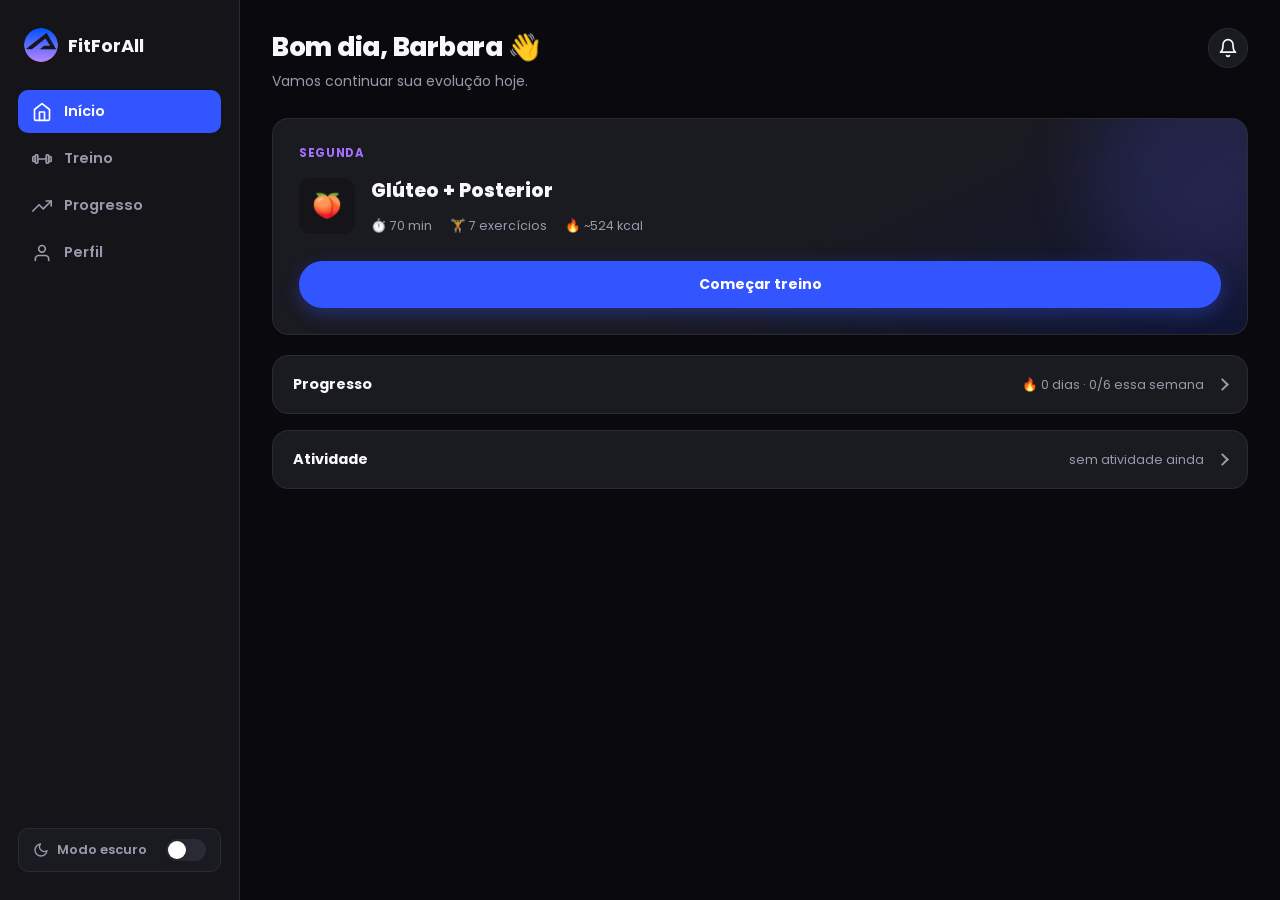
==== commit 237dbbd8: "Update FitForAll.html" ====
--- a/FitForAll.html
+++ b/FitForAll.html
@@ -189,7 +189,7 @@
 @media (max-width: 880px){
   .sidebar{display:none;}
   .mobile-nav{display:flex;}
-  main.view-wrap{padding:18px 16px 90px;max-width:100%;}
+  main.view-wrap{padding:22px 18px 90px;max-width:100%;}
 }
 
 /* ==========================================================================
@@ -197,7 +197,7 @@
    ========================================================================== */
 .view-header{
   display:flex;justify-content:space-between;align-items:flex-start;
-  margin-bottom:22px;flex-wrap:wrap;gap:12px;
+  margin-bottom:26px;flex-wrap:wrap;gap:12px;
 }
 .greeting h1{font-size:26px;font-weight:800;}
 .greeting p{color:var(--text-dim);font-size:14px;margin-top:4px;}
@@ -247,7 +247,7 @@
 
 /* Hero card — dominant "what should I do now" CTA on the Home screen */
 .hero-card{
-  position:relative;overflow:hidden;padding:22px;
+  position:relative;overflow:hidden;padding:26px;margin-bottom:20px;
   background:linear-gradient(155deg, var(--bg-card) 0%, var(--bg-card) 55%, rgba(51,85,255,.16) 100%);
 }
 .hero-card::before{
@@ -256,21 +256,34 @@
 }
 .hero-eyebrow{
   font-size:11.5px;font-weight:700;color:var(--purple);text-transform:uppercase;
-  letter-spacing:.06em;margin-bottom:8px;
-}
-.hero-meta{display:flex;gap:14px;flex-wrap:wrap;margin-top:8px;font-size:12.5px;color:var(--text-dim);}
-.hero-meta span{display:inline-flex;align-items:center;gap:5px;}
-.hero-cta{width:100%;padding:17px 24px;font-size:15.5px;margin-top:20px;position:relative;}
+  letter-spacing:.06em;margin-bottom:14px;
+}
+.hero-meta{display:flex;gap:18px;flex-wrap:wrap;margin-top:12px;font-size:12.5px;color:var(--text-dim);}
+.hero-meta span{display:inline-flex;align-items:center;gap:6px;}
+.hero-cta{width:100%;padding:17px 24px;font-size:15.5px;margin-top:26px;position:relative;}
 
 /* Condensed progress strip — secondary to the hero CTA */
-.progress-strip{display:flex;gap:10px;overflow-x:auto;padding-bottom:2px;-webkit-overflow-scrolling:touch;scrollbar-width:none;}
-.progress-strip::-webkit-scrollbar{display:none;}
-.progress-chip{
-  flex:0 0 auto;min-width:112px;background:var(--bg-card);border:1px solid var(--border);
-  border-radius:var(--radius);padding:12px 14px;display:flex;flex-direction:column;gap:4px;
-}
-.progress-chip .stat-label{font-size:10.5px;color:var(--text-dim);font-weight:600;text-transform:uppercase;letter-spacing:.03em;}
-.progress-chip .stat-value{font-family:var(--font-display);font-size:19px;font-weight:800;}
+/* Seções recolhíveis do Dashboard — <details> nativo: já vem com
+   navegação por teclado e anúncio de expandido/recolhido pro leitor de
+   tela, sem precisar de JS extra pra isso. */
+.dash-section{
+  background:var(--bg-card);border:1px solid var(--border);border-radius:var(--radius);
+  margin-bottom:16px;overflow:hidden;
+}
+.dash-section summary{
+  list-style:none;cursor:pointer;padding:18px 20px;display:flex;
+  align-items:center;justify-content:space-between;gap:14px;
+}
+.dash-section summary::-webkit-details-marker{display:none;}
+.dash-section summary::after{
+  content:'';width:9px;height:9px;border-right:2px solid var(--text-dim);border-bottom:2px solid var(--text-dim);
+  transform:rotate(-45deg);flex-shrink:0;transition:transform .2s var(--ease);
+}
+.dash-section[open] summary::after{transform:rotate(45deg);}
+.dash-section-title{font-weight:700;font-size:14.5px;}
+.dash-section-glance{font-size:12.5px;color:var(--text-dim);flex:1;text-align:right;overflow:hidden;text-overflow:ellipsis;white-space:nowrap;}
+.dash-section-body{padding:4px 20px 20px;}
+.dash-section-body .section-title{margin-top:22px;}
 
 /* Compact preview rows (recent history / latest achievement) */
 .mini-preview-row{display:flex;align-items:center;gap:12px;}
@@ -1804,6 +1817,45 @@
   return null;
 }
 
+/* Próximo treino agendado DEPOIS do que já aparece no card principal —
+   pra dar uma prévia do que vem a seguir, sem duplicar o que já é hero. */
+function upcomingAfterHero(nw){
+  const from = nw ? new Date(nw.date) : new Date();
+  for(let i=1;i<=7;i++){
+    const check = new Date(from); check.setDate(from.getDate()+i);
+    const planId = state.weekPlan[check.getDay()];
+    const tpl = getTemplate(planId);
+    if(tpl && tpl.id!=='descanso'){
+      return {template:tpl, date:check};
+    }
+  }
+  return null;
+}
+
+/* Maior carga recorde mais recente, entre todos os exercícios já registrados. */
+function latestPersonalRecord(){
+  let best = null;
+  Object.keys(state.exerciseLoads).forEach(exId=>{
+    const logs = [...state.exerciseLoads[exId]].sort((a,b)=>a.date.localeCompare(b.date));
+    logs.forEach((l,i)=>{
+      const prevMax = i===0 ? 0 : Math.max(...logs.slice(0,i).map(x=>x.weight));
+      if(l.weight>prevMax && (!best || l.date>best.date)){
+        const e = findExercise(exId);
+        best = {date:l.date, weight:l.weight, name: e?e.name:exId};
+      }
+    });
+  });
+  return best;
+}
+
+/* Estimativa de calorias pra um treino ainda não realizado, usando o mesmo
+   cálculo aplicado a sessões concluídas (volume*0.05 + minutos*4), só que
+   com o volume PLANEJADO do treino (séries×reps×carga) em vez do real. */
+function estimatedCalories(tpl){
+  const plannedVolume = tpl.exercises.reduce((sum,ex)=>sum + (ex.sets*ex.reps*(ex.load||0)), 0);
+  return Math.round(plannedVolume*0.05 + (tpl.estimatedTime||30)*4);
+}
+
 function lastLoadFor(exerciseId, beforeDate){
   const logs = state.exerciseLoads[exerciseId]||[];
   const prior = logs.filter(l=> !beforeDate || l.date < beforeDate);
@@ -1831,6 +1883,11 @@
   const lastSession = [...state.history].sort((a,b)=>b.date.localeCompare(a.date))[0];
   const lastAchievement = [...state.unlockedAchievements].reverse().map(id=>ACHIEVEMENTS.find(a=>a.id===id)).find(Boolean);
   const nextAchievement = ACHIEVEMENTS.find(a=>!state.unlockedAchievements.includes(a.id));
+  const upcoming = upcomingAfterHero(nw);
+  const pr = latestPersonalRecord();
+  const lastWeight = [...(state.weightLog||[])].sort((a,b)=>b.date.localeCompare(a.date))[0];
+  const goalsTotal = state.goals.length;
+  const goalsDone = state.goals.filter(g=>g.done).length;
 
   wrap.innerHTML = `
     <div class="view-header">
@@ -1846,13 +1903,14 @@
     <div class="card hero-card ${nw?'interactive':''}" id="nextWorkoutCard" ${nw?'style="cursor:pointer;"':''}>
       ${nw ? `
         <div class="hero-eyebrow">${nw.isToday?'Treino de hoje':WEEKDAY_NAMES[nw.date.getDay()]}</div>
-        <div style="display:flex;align-items:center;gap:14px;">
+        <div style="display:flex;align-items:center;gap:16px;">
           <div class="list-row-icon" style="width:56px;height:56px;font-size:24px;flex-shrink:0;">${MUSCLE_ICONS[nw.template.muscle]||'🏋️'}</div>
           <div style="min-width:0;">
             <div style="font-weight:800;font-size:19px;">${nw.template.name}</div>
             <div class="hero-meta">
               <span>⏱️ ${nw.template.estimatedTime} min</span>
               <span>🏋️ ${nw.template.exercises.length} exercícios</span>
+              <span>🔥 ~${estimatedCalories(nw.template)} kcal</span>
             </div>
           </div>
         </div>
@@ -1860,52 +1918,97 @@
       ` : `<div class="empty-state"><span class="emoji">🎉</span>Você concluiu todos os treinos da semana! Aproveite pra descansar.</div>`}
     </div>
 
-    <div class="section-title">Resumo da semana <span class="link" data-nav="agenda">ver agenda</span></div>
-    <div id="miniWeek"></div>
-
-    <div class="section-title">Objetivos de hoje <span class="link" data-nav="profile" data-navtab="metas">ver todas</span></div>
-    <div id="miniGoals"></div>
-
-    <div class="section-title">Seu progresso <span class="link" data-nav="stats">ver estatísticas</span></div>
-    <div class="progress-strip">
-      <div class="progress-chip"><span class="stat-label">Treinos/semana</span><span class="stat-value">${wp.done}<span style="font-size:13px;color:var(--text-dim);"> /${wp.total}</span></span></div>
-      <div class="progress-chip"><span class="stat-label">Sequência</span><span class="stat-value">🔥 ${streak}</span></div>
-      <div class="progress-chip"><span class="stat-label">Peso atual</span><span class="stat-value">${state.user.weight}<span style="font-size:13px;color:var(--text-dim);">kg</span></span></div>
-      <div class="progress-chip"><span class="stat-label">IMC</span><span class="stat-value">${bmi()}</span></div>
-    </div>
-
-    <div class="section-title">Histórico recente <span class="link" data-nav="history">ver tudo</span></div>
-    ${lastSession ? `
-      <div class="card interactive mini-preview-row" data-nav="history" style="cursor:pointer;">
-        <div class="list-row-icon">${MUSCLE_ICONS[getTemplate(lastSession.templateId)?.muscle]||'🏋️'}</div>
-        <div style="flex:1;min-width:0;">
-          <div style="font-weight:700;font-size:14px;">${lastSession.name}</div>
-          <div style="color:var(--text-dim);font-size:12.5px;">${fmtDate(lastSession.date)} · ${lastSession.duration} min · ${lastSession.volume}kg de volume</div>
+    <details class="dash-section">
+      <summary>
+        <span class="dash-section-title">Progresso</span>
+        <span class="dash-section-glance">🔥 ${streak} dia${streak===1?'':'s'} · ${wp.done}/${wp.total} essa semana</span>
+      </summary>
+      <div class="dash-section-body">
+        <div class="grid grid-3" style="margin-bottom:16px;">
+          <div class="card stat-card"><span class="stat-label">Sequência</span><span class="stat-value">🔥 ${streak}</span></div>
+          <div class="card stat-card"><span class="stat-label">Treinos/semana</span><span class="stat-value">${wp.done}<span style="font-size:13px;color:var(--text-dim);">/${wp.total}</span></span></div>
+          <div class="card stat-card"><span class="stat-label">Peso atual</span><span class="stat-value">${state.user.weight}<span style="font-size:13px;color:var(--text-dim);">kg</span></span></div>
         </div>
+
+        <div class="section-title" style="margin-top:0;">Último recorde</div>
+        ${pr ? `
+          <div class="card mini-preview-row" style="margin-bottom:16px;">
+            <div class="list-row-icon">🏆</div>
+            <div style="flex:1;min-width:0;">
+              <div style="font-weight:700;font-size:14px;">${pr.name}</div>
+              <div style="color:var(--text-dim);font-size:12.5px;">${pr.weight}kg · ${fmtDate(pr.date)}</div>
+            </div>
+          </div>
+        ` : `<div class="empty-state" style="margin-bottom:16px;"><span class="emoji">🏋️</span>Seus recordes de carga aparecem aqui.</div>`}
+
+        <div class="section-title">Último peso registrado</div>
+        ${lastWeight ? `
+          <div class="card mini-preview-row" style="margin-bottom:16px;">
+            <div class="list-row-icon">⚖️</div>
+            <div style="flex:1;min-width:0;">
+              <div style="font-weight:700;font-size:14px;">${lastWeight.weight}kg</div>
+              <div style="color:var(--text-dim);font-size:12.5px;">${fmtDate(lastWeight.date)}</div>
+            </div>
+          </div>
+        ` : `<div class="empty-state" style="margin-bottom:16px;"><span class="emoji">⚖️</span>Registre seu peso pra acompanhar aqui.</div>`}
+
+        <div class="section-title">Metas <span class="link" data-nav="profile" data-navtab="metas">ver todas</span></div>
+        <div class="progress-track" style="margin-bottom:10px;"><div class="progress-fill" style="width:${goalsTotal?Math.round(goalsDone/goalsTotal*100):0}%;"></div></div>
+        <p style="font-size:12.5px;color:var(--text-dim);margin-bottom:10px;">${goalsDone} de ${goalsTotal} metas concluídas</p>
+        <div id="miniGoals"></div>
       </div>
-    ` : `<div class="empty-state"><span class="emoji">📋</span>Seu histórico de treinos aparece aqui.</div>`}
-
-    <div class="section-title">Conquistas <span class="link" data-nav="progresso" data-navtab="conquistas">ver todas</span></div>
-    ${lastAchievement ? `
-      <div class="card interactive mini-preview-row" data-nav="progresso" data-navtab="conquistas" style="cursor:pointer;">
-        <div class="list-row-icon" style="font-size:24px;">${lastAchievement.emoji}</div>
-        <div style="flex:1;min-width:0;">
-          <div style="font-weight:700;font-size:14px;">${lastAchievement.name}</div>
-          <div style="color:var(--text-dim);font-size:12.5px;">Desbloqueada · ${lastAchievement.desc}</div>
-        </div>
+    </details>
+
+    <details class="dash-section">
+      <summary>
+        <span class="dash-section-title">Atividade</span>
+        <span class="dash-section-glance">${lastAchievement?lastAchievement.name:(lastSession?lastSession.name:'sem atividade ainda')}</span>
+      </summary>
+      <div class="dash-section-body">
+        <div class="section-title" style="margin-top:0;">Próximo treino agendado</div>
+        ${upcoming ? `
+          <div class="card mini-preview-row" style="margin-bottom:16px;">
+            <div class="list-row-icon">${MUSCLE_ICONS[upcoming.template.muscle]||'🏋️'}</div>
+            <div style="flex:1;min-width:0;">
+              <div style="font-weight:700;font-size:14px;">${upcoming.template.name}</div>
+              <div style="color:var(--text-dim);font-size:12.5px;">${WEEKDAY_NAMES[upcoming.date.getDay()]}</div>
+            </div>
+          </div>
+        ` : `<div class="empty-state" style="margin-bottom:16px;"><span class="emoji">📅</span>Nada mais agendado essa semana.</div>`}
+
+        <div class="section-title">Conquista recente <span class="link" data-nav="progresso" data-navtab="conquistas">ver todas</span></div>
+        ${lastAchievement ? `
+          <div class="card interactive mini-preview-row" data-nav="progresso" data-navtab="conquistas" style="cursor:pointer;margin-bottom:16px;">
+            <div class="list-row-icon" style="font-size:24px;">${lastAchievement.emoji}</div>
+            <div style="flex:1;min-width:0;">
+              <div style="font-weight:700;font-size:14px;">${lastAchievement.name}</div>
+              <div style="color:var(--text-dim);font-size:12.5px;">Desbloqueada · ${lastAchievement.desc}</div>
+            </div>
+          </div>
+        ` : nextAchievement ? `
+          <div class="card mini-preview-row" style="opacity:.65;margin-bottom:16px;">
+            <div class="list-row-icon" style="font-size:24px;filter:grayscale(1);">${nextAchievement.emoji}</div>
+            <div style="flex:1;min-width:0;">
+              <div style="font-weight:700;font-size:14px;">${nextAchievement.name}</div>
+              <div style="color:var(--text-dim);font-size:12.5px;">Próxima meta · ${nextAchievement.desc}</div>
+            </div>
+          </div>
+        ` : `<div class="empty-state" style="margin-bottom:16px;"><span class="emoji">🏆</span>Suas conquistas aparecem aqui.</div>`}
+
+        <div class="section-title">Atividade recente <span class="link" data-nav="history">ver tudo</span></div>
+        ${lastSession ? `
+          <div class="card interactive mini-preview-row" data-nav="history" style="cursor:pointer;">
+            <div class="list-row-icon">${MUSCLE_ICONS[getTemplate(lastSession.templateId)?.muscle]||'🏋️'}</div>
+            <div style="flex:1;min-width:0;">
+              <div style="font-weight:700;font-size:14px;">${lastSession.name}</div>
+              <div style="color:var(--text-dim);font-size:12.5px;">${fmtDate(lastSession.date)} · ${lastSession.duration} min · ${lastSession.volume}kg de volume</div>
+            </div>
+          </div>
+        ` : `<div class="empty-state"><span class="emoji">📋</span>Seu histórico de treinos aparece aqui.</div>`}
       </div>
-    ` : nextAchievement ? `
-      <div class="card mini-preview-row" style="opacity:.65;">
-        <div class="list-row-icon" style="font-size:24px;filter:grayscale(1);">${nextAchievement.emoji}</div>
-        <div style="flex:1;min-width:0;">
-          <div style="font-weight:700;font-size:14px;">${nextAchievement.name}</div>
-          <div style="color:var(--text-dim);font-size:12.5px;">Próxima meta · ${nextAchievement.desc}</div>
-        </div>
-      </div>
-    ` : `<div class="empty-state"><span class="emoji">🏆</span>Suas conquistas aparecem aqui.</div>`}
+    </details>
   `;
 
-  renderMiniWeek();
   renderMiniGoals();
 
   document.getElementById('notifBtn').addEventListener('click', openNotifPanel);
@@ -1921,29 +2024,6 @@
   }
   wrap.querySelectorAll('[data-nav]').forEach(el=>el.addEventListener('click',()=>navigate(el.dataset.nav, el.dataset.navtab)));
   makeInteractiveElementsAccessible(wrap);
-}
-
-function renderMiniWeek(){
-  const el = document.getElementById('miniWeek');
-  if(!el) return;
-  const start = startOfWeek(new Date());
-  let html = '<div class="week-grid">';
-  for(let i=0;i<7;i++){
-    const d = new Date(start); d.setDate(start.getDate()+i);
-    const key = todayKey(d);
-    const planId = state.weekPlan[d.getDay()];
-    const tpl = getTemplate(planId);
-    const isToday = key===todayKey();
-    const done = !!state.completedDates[key];
-    const isRest = tpl.id==='descanso';
-    html += `<div class="day-card ${isToday?'today':''} ${done?'done':''} ${isRest?'rest':''}">
-      <span class="day-name">${WEEKDAY_SHORT[d.getDay()]}</span>
-      <span class="day-status">${isRest?'💤':done?'✅':'⬜'}</span>
-      <span class="day-workout">${isRest?'Descanso':tpl.name}</span>
-    </div>`;
-  }
-  html += '</div>';
-  el.innerHTML = html;
 }
 
 function renderMiniGoals(){
